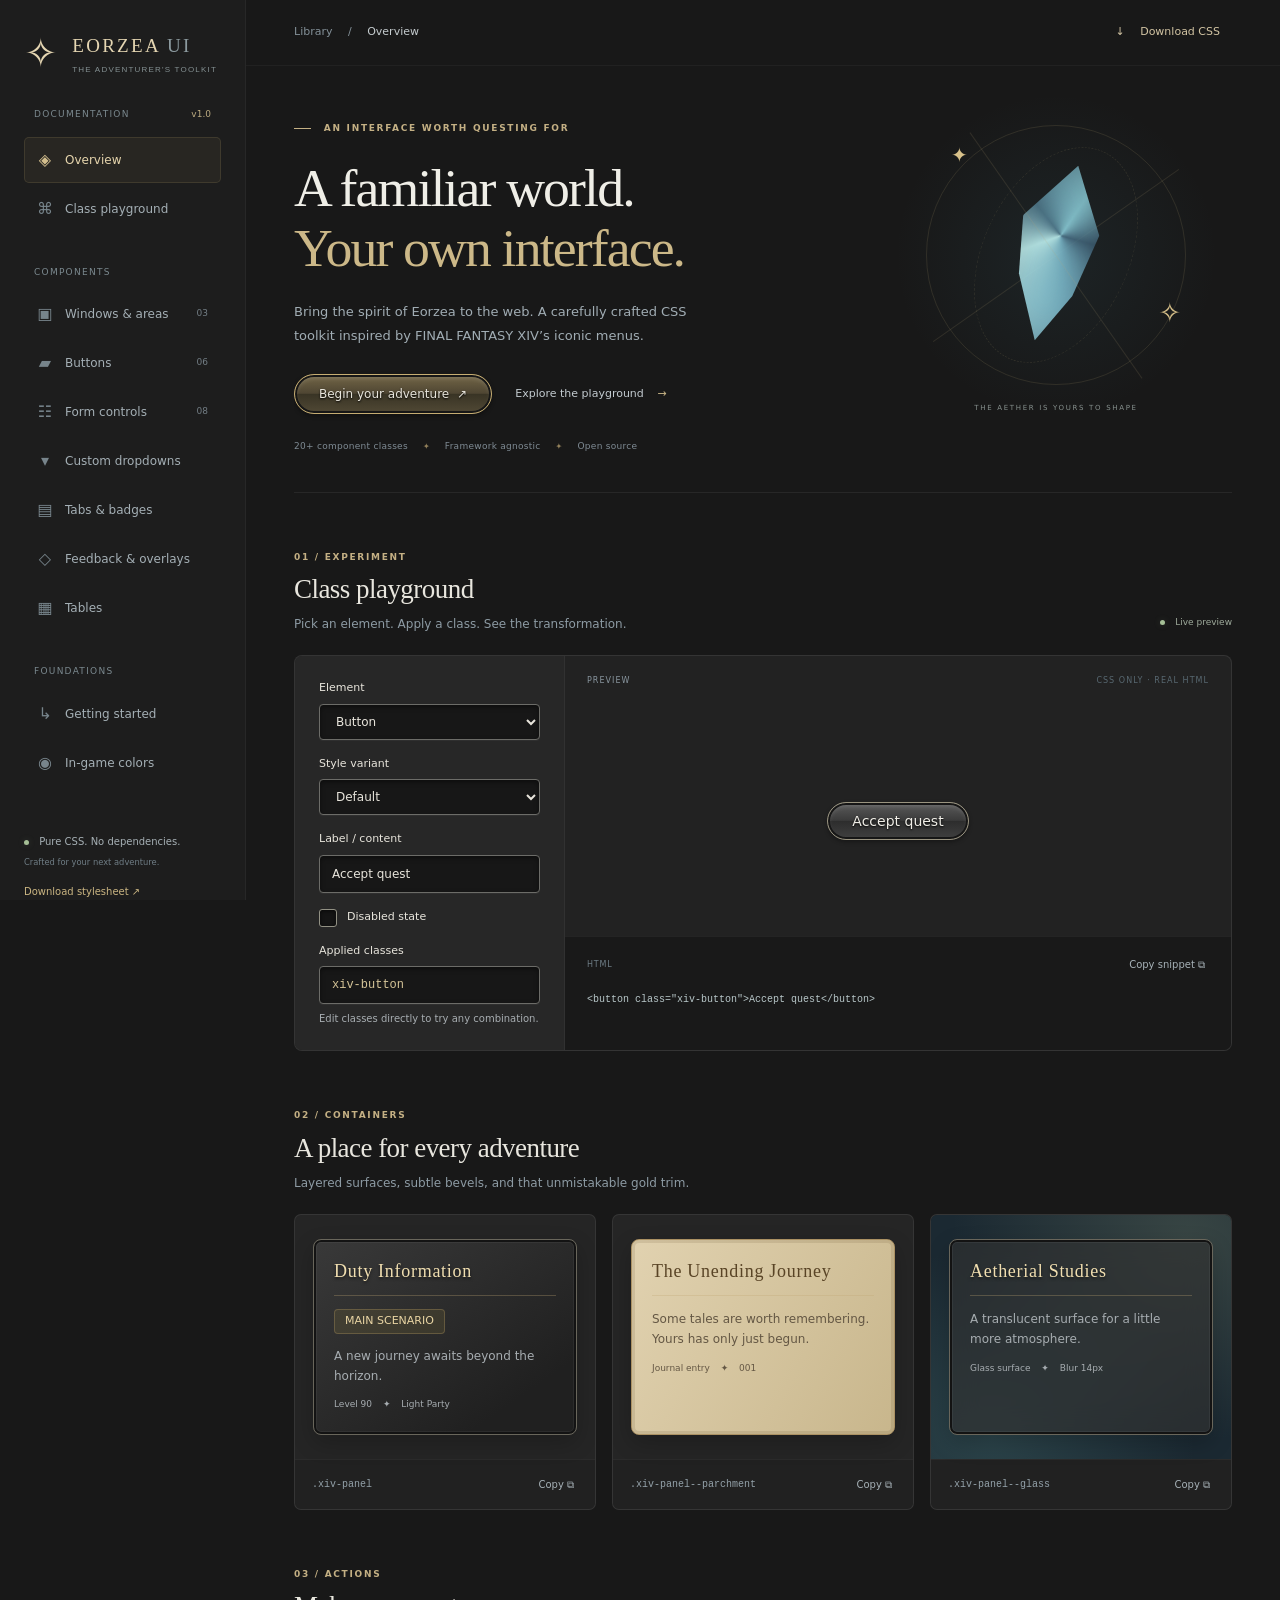
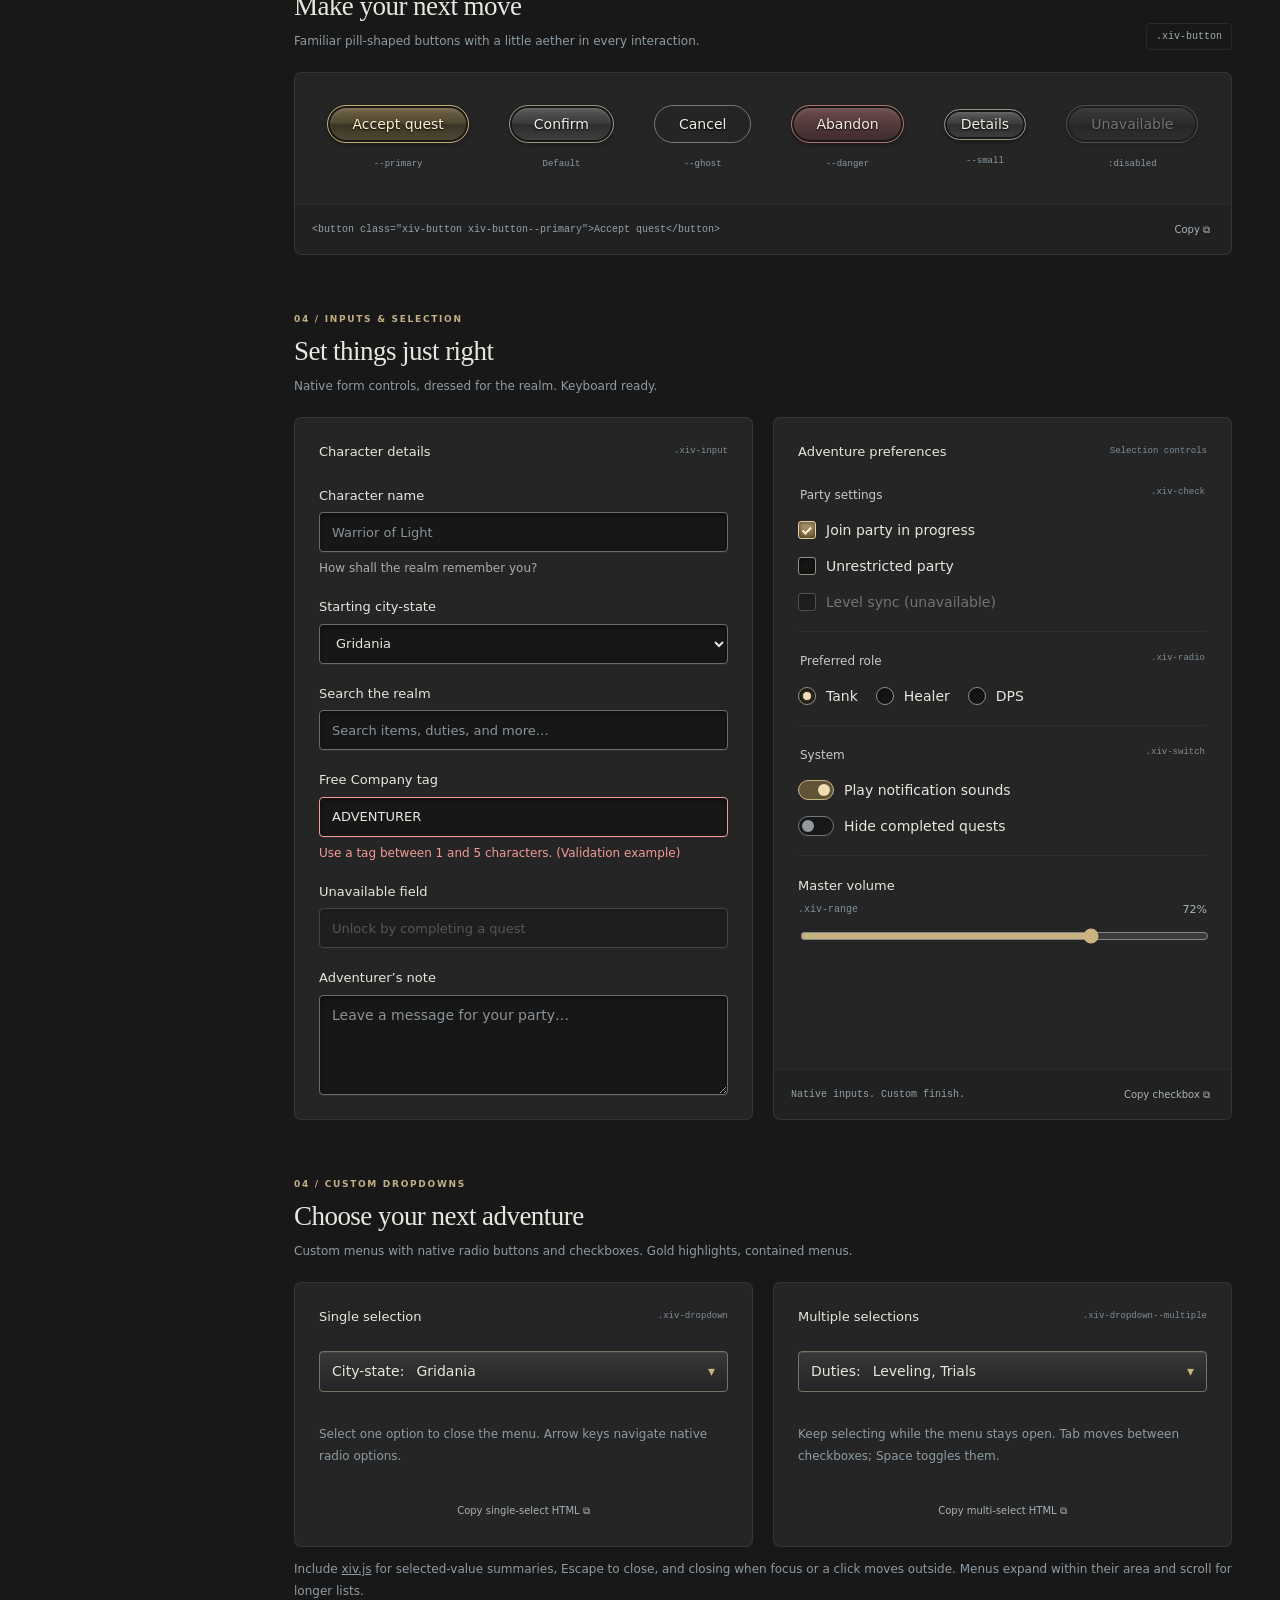
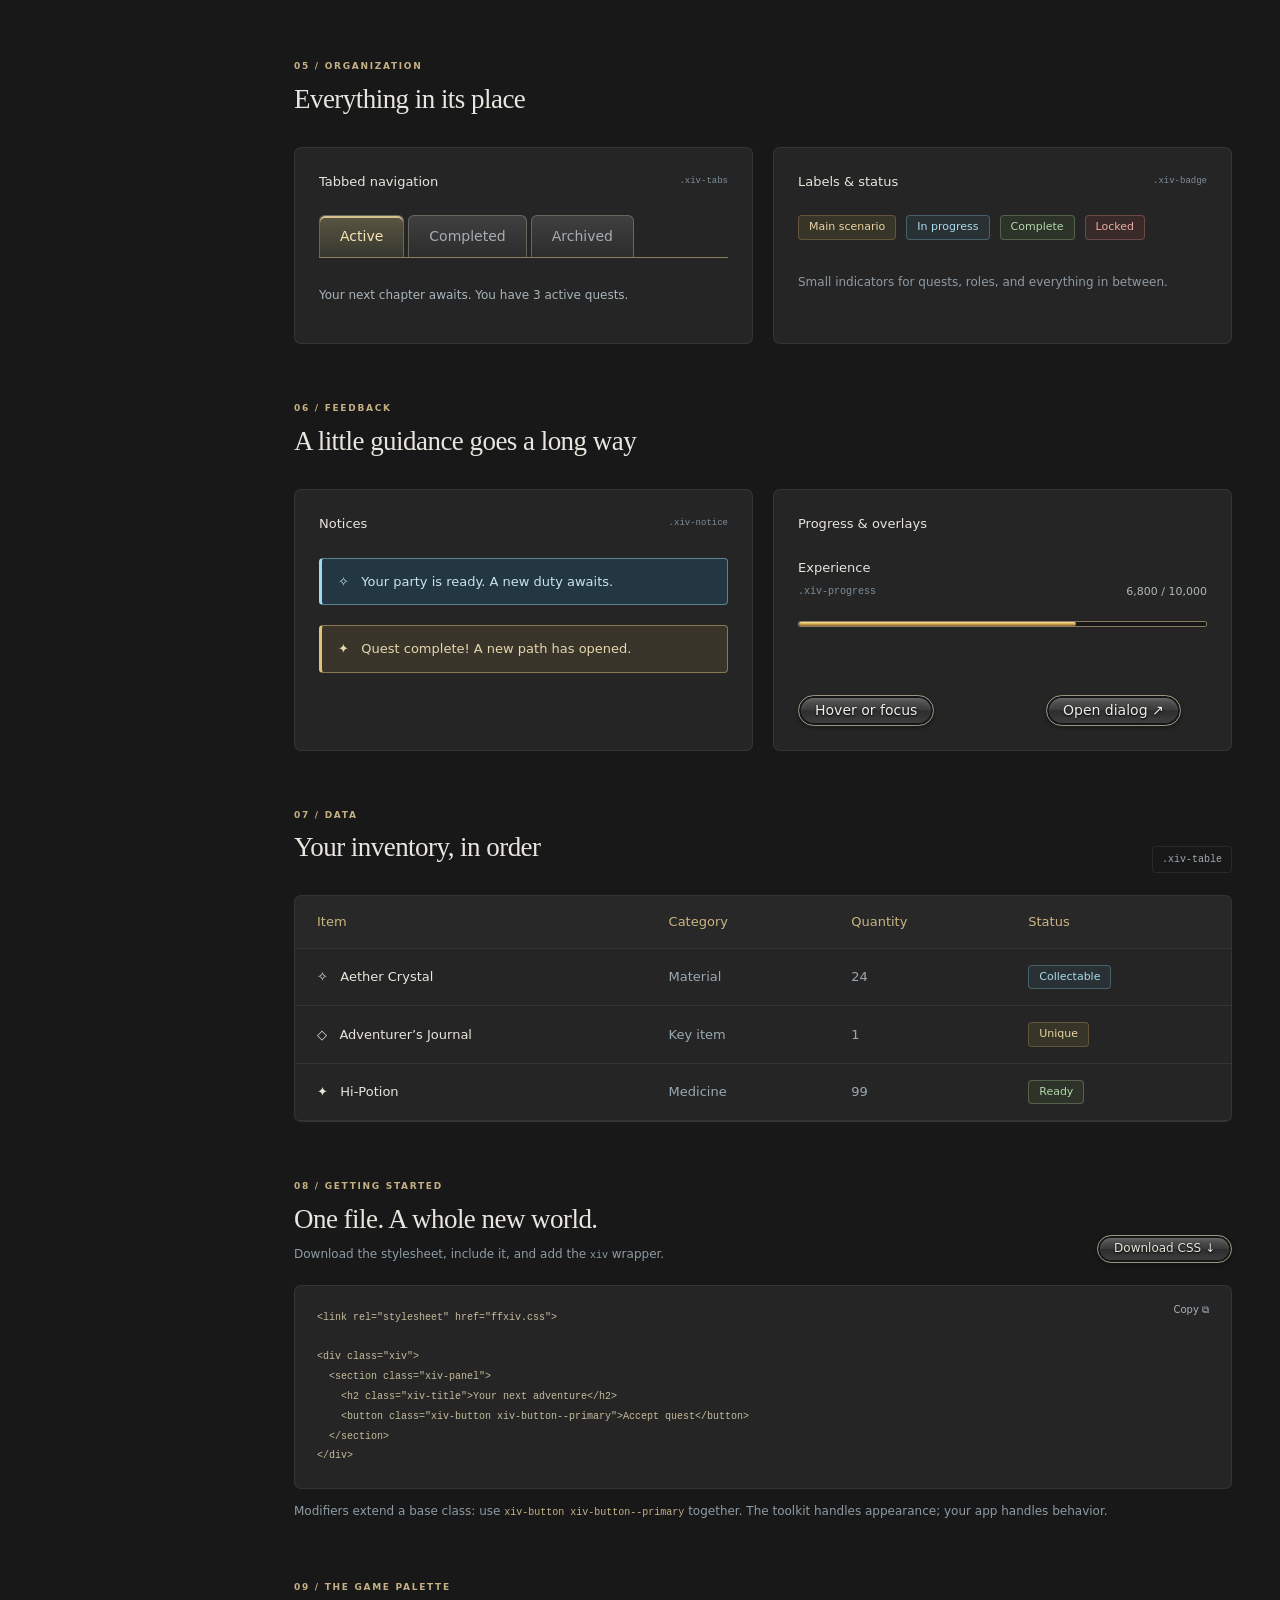
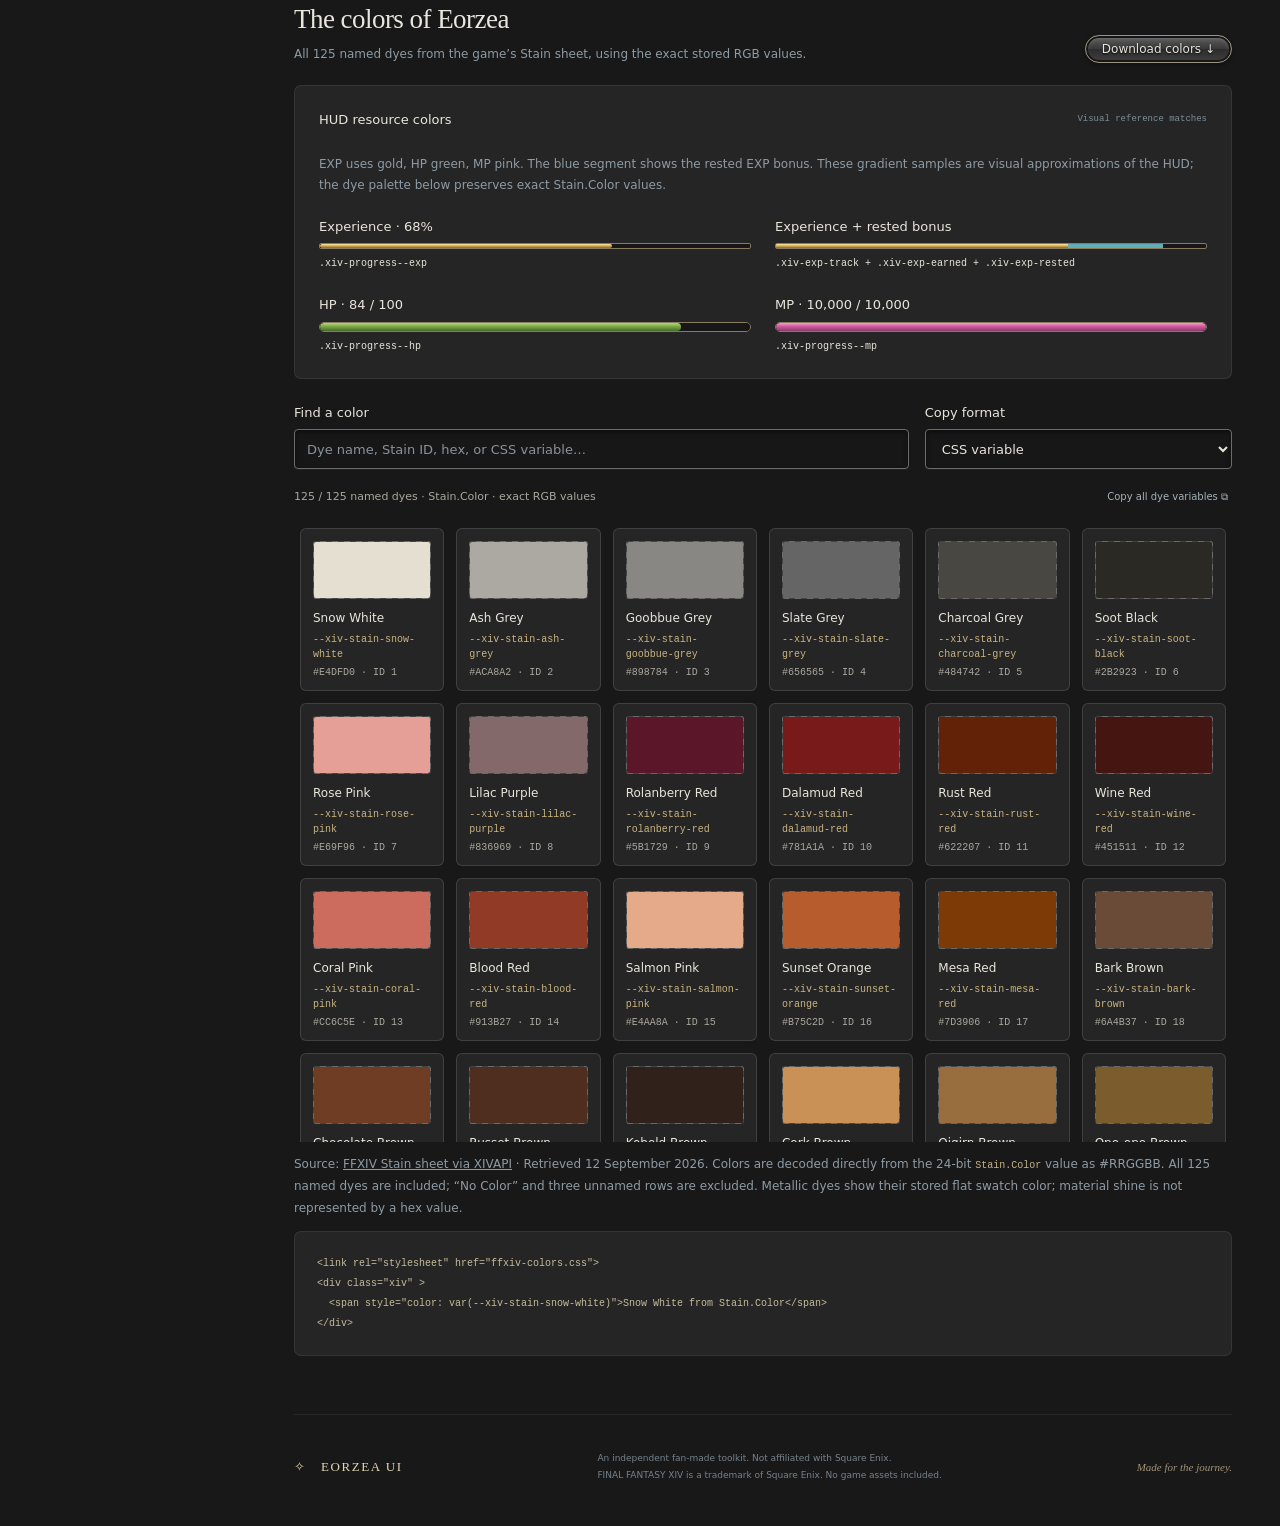
==== index.html @ 58f7f7fd "first commit" ====
<!doctype html>
<html lang="en">
<head><meta charset="UTF-8"><meta name="viewport" content="width=device-width, initial-scale=1"><meta name="description" content="Eorzea UI: a dependency-free, FFXIV-inspired CSS component toolkit and live class playground."><title>Eorzea UI — FFXIV-inspired CSS toolkit</title><link rel="stylesheet" href="ffxiv.css"><link rel="stylesheet" href="ffxiv-colors.css"><link rel="stylesheet" href="demo.css"><script src="stains.js" defer></script><script src="xiv.js" defer></script><script src="demo.js" defer></script></head>
<body class="xiv">
<aside class="sidebar"><a class="brand" href="#overview"><span class="brand-mark">✧</span><span>EORZEA <b>UI</b><small>THE ADVENTURER'S TOOLKIT</small></span></a><div class="nav-label">DOCUMENTATION <span>v1.0</span></div><nav aria-label="Component navigation"><a class="active" href="#overview"><span>◈</span> Overview</a><a href="#playground"><span>⌘</span> Class playground</a><div class="nav-label">COMPONENTS</div><a href="#panels"><span>▣</span> Windows & areas <small>03</small></a><a href="#buttons"><span>▰</span> Buttons <small>06</small></a><a href="#forms"><span>☷</span> Form controls <small>08</small></a><a href="#dropdowns"><span>▾</span> Custom dropdowns</a><a href="#navigation"><span>▤</span> Tabs & badges</a><a href="#feedback"><span>◇</span> Feedback & overlays</a><a href="#tables"><span>▦</span> Tables</a><div class="nav-label">FOUNDATIONS</div><a href="#installation"><span>↳</span> Getting started</a><a href="#tokens"><span>◉</span> In-game colors</a></nav><div class="sidebar-bottom"><span class="status-dot"></span> Pure CSS. No dependencies.<small>Crafted for your next adventure.</small><a href="ffxiv.css" download>Download stylesheet ↗</a></div></aside>
<main><header class="topbar"><div>Library <span>/</span> <strong>Overview</strong></div><a href="ffxiv.css" download>↓ <span>Download CSS</span></a></header>
<div class="page"><section id="overview" class="hero"><div class="eyebrow"><span></span> AN INTERFACE WORTH QUESTING FOR</div><h1>A familiar world.<br><em>Your own interface.</em></h1><p>Bring the spirit of Eorzea to the web. A carefully crafted CSS toolkit inspired by FINAL FANTASY XIV’s iconic menus.</p><div class="hero-actions"><a class="xiv-button xiv-button--primary" href="#installation">Begin your adventure <span>↗</span></a><a class="text-link" href="#playground">Explore the playground <span>→</span></a></div><div class="hero-meta"><span>20+ component classes</span><i>✦</i><span>Framework agnostic</span><i>✦</i><span>Open source</span></div><div class="hero-art" aria-hidden="true"><div class="orbit orbit-one"></div><div class="orbit orbit-two"></div><div class="crystal"></div><span class="star star-one">✦</span><span class="star star-two">✧</span><span class="art-caption">THE AETHER IS YOURS TO SHAPE</span></div></section>
<section id="playground"><div class="section-heading"><div><div class="eyebrow">01 / EXPERIMENT</div><h2>Class playground</h2><p>Pick an element. Apply a class. See the transformation.</p></div><span class="live"><span class="status-dot"></span> Live preview</span></div><div class="playground"><div class="play-controls"><label class="xiv-field">Element<select id="element" class="xiv-select"><option value="button">Button</option><option value="panel">Panel / area</option><option value="input">Text input</option><option value="badge">Badge</option><option value="notice">Notice</option><option value="checkbox">Checkbox</option></select></label><label class="xiv-field">Style variant<select id="variant" class="xiv-select"></select></label><label class="xiv-field">Label / content<input id="label" class="xiv-input" value="Accept quest" maxlength="120"></label><label class="xiv-check"><input type="checkbox" id="disabled"> Disabled state</label><label class="xiv-field">Applied classes<input id="classes" class="xiv-input class-input" spellcheck="false"><span class="xiv-help">Edit classes directly to try any combination.</span></label></div><div class="play-result"><div class="preview-caption">PREVIEW <span>CSS ONLY · REAL HTML</span></div><div id="preview" class="preview-stage"></div><div class="code-area"><div><span>HTML</span><button class="copy" id="copy-playground">Copy snippet ⧉</button></div><pre><code id="play-code"></code></pre></div></div></div></section>
<section id="panels"><div class="section-heading"><div><div class="eyebrow">02 / CONTAINERS</div><h2>A place for every adventure</h2><p>Layered surfaces, subtle bevels, and that unmistakable gold trim.</p></div></div><div class="three-grid"><article class="component-card"><div class="sample"><div class="xiv-panel"><h3 class="xiv-title">Duty Information</h3><span class="xiv-badge">MAIN SCENARIO</span><p>A new journey awaits beyond the horizon.</p><div class="mini-meta">Level 90 <span>✦</span> Light Party</div></div></div><div class="class-footer"><code>.xiv-panel</code><button class="copy" data-copy="panel">Copy ⧉</button></div></article><article class="component-card"><div class="sample"><div class="xiv-panel xiv-panel--parchment"><h3 class="xiv-title">The Unending Journey</h3><p>Some tales are worth remembering. Yours has only just begun.</p><div class="mini-meta">Journal entry <span>✦</span> 001</div></div></div><div class="class-footer"><code>.xiv-panel--parchment</code><button class="copy" data-copy="parchment">Copy ⧉</button></div></article><article class="component-card"><div class="sample glass-scene"><div class="xiv-panel xiv-panel--glass"><h3 class="xiv-title">Aetherial Studies</h3><p>A translucent surface for a little more atmosphere.</p><div class="mini-meta">Glass surface <span>✦</span> Blur 14px</div></div></div><div class="class-footer"><code>.xiv-panel--glass</code><button class="copy" data-copy="glass">Copy ⧉</button></div></article></div></section>
<section id="buttons"><div class="section-heading"><div><div class="eyebrow">03 / ACTIONS</div><h2>Make your next move</h2><p>Familiar pill-shaped buttons with a little aether in every interaction.</p></div><code class="base-class">.xiv-button</code></div><div class="component-card"><div class="button-gallery"><div><button class="xiv-button xiv-button--primary" data-toast="Quest accepted. Your adventure begins!">Accept quest</button><code>--primary</code></div><div><button class="xiv-button" data-toast="Settings saved.">Confirm</button><code>Default</code></div><div><button class="xiv-button xiv-button--ghost" data-toast="Action cancelled.">Cancel</button><code>--ghost</code></div><div><button class="xiv-button xiv-button--danger" id="abandon">Abandon</button><code>--danger</code></div><div><button class="xiv-button xiv-button--small" data-toast="Item details opened.">Details</button><code>--small</code></div><div><button class="xiv-button" disabled>Unavailable</button><code>:disabled</code></div></div><div class="class-footer"><code>&lt;button class="xiv-button xiv-button--primary"&gt;Accept quest&lt;/button&gt;</code><button class="copy" data-copy="button">Copy ⧉</button></div></div></section>
<section id="forms"><div class="section-heading"><div><div class="eyebrow">04 / INPUTS & SELECTION</div><h2>Set things just right</h2><p>Native form controls, dressed for the realm. Keyboard ready.</p></div></div><div class="two-grid"><article class="component-card form-card"><h3>Character details <code>.xiv-input</code></h3><label class="xiv-field">Character name<input class="xiv-input" placeholder="Warrior of Light"><span class="xiv-help">How shall the realm remember you?</span></label><label class="xiv-field">Starting city-state<select class="xiv-select"><option>Gridania</option><option>Limsa Lominsa</option><option>Ul’dah</option></select></label><label class="xiv-field">Search the realm<input class="xiv-input" type="search" placeholder="Search items, duties, and more…"></label><label class="xiv-field">Free Company tag<input class="xiv-input" value="ADVENTURER" aria-invalid="true" aria-describedby="tag-error"><span class="xiv-error" id="tag-error">Use a tag between 1 and 5 characters. (Validation example)</span></label><label class="xiv-field">Unavailable field<input class="xiv-input" disabled placeholder="Unlock by completing a quest"></label><label class="xiv-field">Adventurer’s note<textarea class="xiv-textarea" placeholder="Leave a message for your party…"></textarea></label></article><article class="component-card form-card"><h3>Adventure preferences <code>Selection controls</code></h3><fieldset><legend>Party settings <code>.xiv-check</code></legend><label class="xiv-check"><input type="checkbox" checked> Join party in progress</label><label class="xiv-check"><input type="checkbox"> Unrestricted party</label><label class="xiv-check"><input type="checkbox" disabled> Level sync (unavailable)</label></fieldset><fieldset><legend>Preferred role <code>.xiv-radio</code></legend><div class="row"><label class="xiv-radio"><input type="radio" name="role" checked> Tank</label><label class="xiv-radio"><input type="radio" name="role"> Healer</label><label class="xiv-radio"><input type="radio" name="role"> DPS</label></div></fieldset><fieldset><legend>System <code>.xiv-switch</code></legend><label class="xiv-switch"><input type="checkbox" role="switch" checked> Play notification sounds</label><label class="xiv-switch"><input type="checkbox" role="switch"> Hide completed quests</label></fieldset><label class="xiv-field">Master volume <span class="range-label"><code>.xiv-range</code><output id="volume-value" for="volume">72%</output></span><input type="range" class="xiv-range" id="volume" min="0" max="100" value="72"></label><div class="class-footer"><code>Native inputs. Custom finish.</code><button class="copy" data-copy="checkbox">Copy checkbox ⧉</button></div></article></div></section>
<section id="dropdowns"><div class="section-heading"><div><div class="eyebrow">04 / CUSTOM DROPDOWNS</div><h2>Choose your next adventure</h2><p>Custom menus with native radio buttons and checkboxes. Gold highlights, contained menus.</p></div></div><div class="two-grid">
<article class="component-card form-card"><h3>Single selection <code>.xiv-dropdown</code></h3><div id="single-example"><details class="xiv-dropdown" data-placeholder="Choose a city-state"><summary class="xiv-dropdown-trigger"><span>City-state:</span><span class="xiv-dropdown-value">Gridania</span></summary><fieldset class="xiv-dropdown-menu"><legend>Choose one city-state</legend><label class="xiv-radio xiv-dropdown-option"><input type="radio" name="city" value="gridania" checked> Gridania</label><label class="xiv-radio xiv-dropdown-option"><input type="radio" name="city" value="limsa"> Limsa Lominsa</label><label class="xiv-radio xiv-dropdown-option"><input type="radio" name="city" value="uldah"> Ul’dah</label><label class="xiv-radio xiv-dropdown-option"><input type="radio" name="city" value="ishgard" disabled> Ishgard (locked)</label></fieldset></details></div><p class="subtle">Select one option to close the menu. Arrow keys navigate native radio options.</p><button class="copy" data-dropdown-copy="single-example">Copy single-select HTML ⧉</button></article>
<article class="component-card form-card"><h3>Multiple selections <code>.xiv-dropdown--multiple</code></h3><div id="multi-example"><details class="xiv-dropdown xiv-dropdown--multiple" data-placeholder="Choose duties"><summary class="xiv-dropdown-trigger"><span>Duties:</span><span class="xiv-dropdown-value">Leveling, Trials</span></summary><fieldset class="xiv-dropdown-menu"><legend>Select any number of duties</legend><label class="xiv-check xiv-dropdown-option"><input type="checkbox" name="duties" value="leveling" checked> Leveling</label><label class="xiv-check xiv-dropdown-option"><input type="checkbox" name="duties" value="trials" checked> Trials</label><label class="xiv-check xiv-dropdown-option"><input type="checkbox" name="duties" value="alliance"> Alliance Raids</label><label class="xiv-check xiv-dropdown-option"><input type="checkbox" name="duties" value="normal"> Normal Raids</label><label class="xiv-check xiv-dropdown-option"><input type="checkbox" name="duties" value="expert" disabled> Expert (locked)</label></fieldset></details></div><p class="subtle">Keep selecting while the menu stays open. Tab moves between checkboxes; Space toggles them.</p><button class="copy" data-dropdown-copy="multi-example">Copy multi-select HTML ⧉</button></article></div><p class="subtle">Include <a href="xiv.js" download>xiv.js</a> for selected-value summaries, Escape to close, and closing when focus or a click moves outside. Menus expand within their area and scroll for longer lists.</p></section>
<section id="navigation"><div class="section-heading"><div><div class="eyebrow">05 / ORGANIZATION</div><h2>Everything in its place</h2></div></div><div class="two-grid"><article class="component-card form-card"><h3>Tabbed navigation <code>.xiv-tabs</code></h3><div class="xiv-tabs" role="tablist" aria-label="Journal"><button class="xiv-tab" role="tab" id="tab-active" aria-controls="tab-content" aria-selected="true">Active</button><button class="xiv-tab" role="tab" id="tab-completed" aria-controls="tab-content" aria-selected="false" tabindex="-1">Completed</button><button class="xiv-tab" role="tab" id="tab-archived" aria-controls="tab-content" aria-selected="false" tabindex="-1">Archived</button></div><div id="tab-content" role="tabpanel" aria-labelledby="tab-active" tabindex="0">Your next chapter awaits. You have 3 active quests.</div></article><article class="component-card form-card"><h3>Labels & status <code>.xiv-badge</code></h3><div class="row badge-row"><span class="xiv-badge">Main scenario</span><span class="xiv-badge xiv-badge--blue">In progress</span><span class="xiv-badge xiv-badge--green">Complete</span><span class="xiv-badge xiv-badge--red">Locked</span></div><p class="subtle">Small indicators for quests, roles, and everything in between.</p></article></div></section>
<section id="feedback"><div class="section-heading"><div><div class="eyebrow">06 / FEEDBACK</div><h2>A little guidance goes a long way</h2></div></div><div class="two-grid"><article class="component-card form-card"><h3>Notices <code>.xiv-notice</code></h3><div class="xiv-notice">✧ &nbsp; Your party is ready. A new duty awaits.</div><div class="xiv-notice xiv-notice--quest">✦ &nbsp; Quest complete! A new path has opened.</div></article><article class="component-card form-card"><h3>Progress & overlays</h3><label class="xiv-field" for="exp">Experience <span class="range-label"><code>.xiv-progress</code><span>6,800 / 10,000</span></span></label><progress class="xiv-progress xiv-progress--exp" id="exp" value="6800" max="10000">68%</progress><div class="row"><span class="xiv-tooltip"><button class="xiv-button xiv-button--small" aria-describedby="tooltip">Hover or focus</button><span role="tooltip" id="tooltip" class="xiv-tooltip-content">A little wisdom for your journey.</span></span><button class="xiv-button xiv-button--small" id="open-dialog">Open dialog ↗</button></div></article></div></section>
<section id="tables"><div class="section-heading"><div><div class="eyebrow">07 / DATA</div><h2>Your inventory, in order</h2></div><code class="base-class">.xiv-table</code></div><div class="component-card table-scroll"><table class="xiv-table"><caption class="sr-only">Example adventurer inventory</caption><thead><tr><th scope="col">Item</th><th scope="col">Category</th><th scope="col">Quantity</th><th scope="col">Status</th></tr></thead><tbody><tr><td>✧ &nbsp; Aether Crystal</td><td>Material</td><td>24</td><td><span class="xiv-badge xiv-badge--blue">Collectable</span></td></tr><tr><td>◇ &nbsp; Adventurer’s Journal</td><td>Key item</td><td>1</td><td><span class="xiv-badge">Unique</span></td></tr><tr><td>✦ &nbsp; Hi-Potion</td><td>Medicine</td><td>99</td><td><span class="xiv-badge xiv-badge--green">Ready</span></td></tr></tbody></table></div></section>
<section id="installation"><div class="section-heading"><div><div class="eyebrow">08 / GETTING STARTED</div><h2>One file. A whole new world.</h2><p>Download the stylesheet, include it, and add the <code>xiv</code> wrapper.</p></div><a class="xiv-button xiv-button--small" href="ffxiv.css" download>Download CSS ↓</a></div><div class="component-card install-code"><button class="copy" data-copy="install">Copy ⧉</button><pre><code>&lt;link rel="stylesheet" href="ffxiv.css"&gt;

&lt;div class="xiv"&gt;
  &lt;section class="xiv-panel"&gt;
    &lt;h2 class="xiv-title"&gt;Your next adventure&lt;/h2&gt;
    &lt;button class="xiv-button xiv-button--primary"&gt;Accept quest&lt;/button&gt;
  &lt;/section&gt;
&lt;/div&gt;</code></pre></div><p class="subtle">Modifiers extend a base class: use <code>xiv-button xiv-button--primary</code> together. The toolkit handles appearance; your app handles behavior.</p></section>
<section id="tokens"><div class="section-heading"><div><div class="eyebrow">09 / THE GAME PALETTE</div><h2>The colors of Eorzea</h2><p>All 125 named dyes from the game’s Stain sheet, using the exact stored RGB values.</p></div><a class="xiv-button xiv-button--small" href="ffxiv-colors.css" download>Download colors ↓</a></div>
<div class="component-card form-card resource-demo"><h3>HUD resource colors <code>Visual reference matches</code></h3><p class="subtle">EXP uses gold, HP green, MP pink. The blue segment shows the rested EXP bonus. These gradient samples are visual approximations of the HUD; the dye palette below preserves exact Stain.Color values.</p><div class="two-grid"><label class="xiv-field">Experience · 68%<progress class="xiv-progress xiv-progress--exp" value="68" max="100">68%</progress><code>.xiv-progress--exp</code></label><div class="xiv-field"><span id="rested-label">Experience + rested bonus</span><div class="xiv-exp-track" role="img" aria-labelledby="rested-label" aria-label="68 percent experience, 22 percent rested bonus"><span class="xiv-exp-rested" style="width:90%"></span><span class="xiv-exp-earned" style="width:68%"></span></div><code>.xiv-exp-track + .xiv-exp-earned + .xiv-exp-rested</code></div><label class="xiv-field">HP · 84 / 100<progress class="xiv-progress xiv-progress--hp" value="84" max="100">84%</progress><code>.xiv-progress--hp</code></label><label class="xiv-field">MP · 10,000 / 10,000<progress class="xiv-progress xiv-progress--mp" value="10000" max="10000">100%</progress><code>.xiv-progress--mp</code></label></div></div>
<div class="palette-toolbar"><label class="xiv-field">Find a color<input type="search" id="palette-search" class="xiv-input" placeholder="Dye name, Stain ID, hex, or CSS variable…"></label><label class="xiv-field">Copy format<select id="palette-format" class="xiv-select"><option value="variable">CSS variable</option><option value="hex">Hex RGB</option><option value="declaration">CSS declaration</option></select></label></div>
<div class="palette-summary"><span id="palette-count" role="status"></span><button class="copy" id="copy-palette">Copy all dye variables ⧉</button></div><div id="palette-grid" class="palette-grid"></div><noscript><p>Enable JavaScript to search the palette, or download <a href="ffxiv-colors.css">all color variables</a>.</p></noscript>
<p class="subtle">Source: <a href="https://v2.xivapi.com/api/sheet/Stain?limit=500&amp;fields=Name,Color">FFXIV Stain sheet via XIVAPI</a> · Retrieved 12 September 2026. Colors are decoded directly from the 24-bit <code>Stain.Color</code> value as #RRGGBB. All 125 named dyes are included; “No Color” and three unnamed rows are excluded. Metallic dyes show their stored flat swatch color; material shine is not represented by a hex value.</p>
<div class="component-card install-code"><pre><code>&lt;link rel="stylesheet" href="ffxiv-colors.css"&gt;
&lt;div class="xiv" &gt;
  &lt;span style="color: var(--xiv-stain-snow-white)"&gt;Snow White from Stain.Color&lt;/span&gt;
&lt;/div&gt;</code></pre></div></section>
<footer><a class="brand" href="#overview">✧ &nbsp; EORZEA UI</a><p>An independent fan-made toolkit. Not affiliated with Square Enix.<br>FINAL FANTASY XIV is a trademark of Square Enix. No game assets included.</p><span>Made for the journey.</span></footer></div></main>
<dialog id="dialog" class="xiv-panel xiv-dialog"><h2 class="xiv-title" id="dialog-title">Abandon this quest?</h2><p>You can always return to begin another adventure. This is a demo; no data will be removed.</p><form method="dialog" class="row"><button class="xiv-button" value="cancel" autofocus>Keep quest</button><button class="xiv-button xiv-button--danger" value="confirm">Abandon quest</button></form></dialog><div id="toast" class="xiv-notice" role="status" aria-live="polite"></div>
</body></html>
---- ffxiv.css ----
/* Eorzea UI — an independent, FFXIV-inspired CSS toolkit. MIT licensed. */
@layer xiv {
  :root {
    --xiv-bg: #181818;
    --xiv-surface: #292929;
    --xiv-surface-deep: #202020;
    --xiv-text: #e8e5dc;
    --xiv-muted: #a7adb1;
    --xiv-gold: #cab582;
    --xiv-gold-bright: #f0deb0;
    --xiv-blue: #9ed9ed;
    --xiv-focus: #c8b783;
    --xiv-danger: #f39b95;
    --xiv-border: #69665b;
    --xiv-radius: 8px;
    --xiv-font: 'Segoe UI', system-ui, sans-serif;
    --xiv-exp: #d6ad59;
    --xiv-exp-highlight: #ffea9c;
    --xiv-exp-shadow: #8b622b;
    --xiv-rested: #5faeb9;
    --xiv-hp: #78a843;
    --xiv-hp-highlight: #b5d77c;
    --xiv-hp-shadow: #48682b;
    --xiv-mp: #cf579b;
    --xiv-mp-highlight: #f59dcc;
    --xiv-mp-shadow: #873c6a;
  }
  .xiv { color: var(--xiv-text); font-family: var(--xiv-font); font-size: 14px; line-height: 1.5; }
  .xiv *, .xiv *::before, .xiv *::after { box-sizing: border-box; }
  .xiv-panel {
    color: var(--xiv-text); background: linear-gradient(145deg, #393939, var(--xiv-surface-deep) 80%);
    border: 1px solid var(--xiv-border); border-radius: var(--xiv-radius); padding: 22px;
    box-shadow: inset 0 0 0 2px #131313, inset 0 0 0 3px #ffffff0c, 0 8px 22px #0003;
  }
  .xiv-panel--parchment { --xiv-text: #352e25; --xiv-muted: #645744; --xiv-border: #ab9163; background: linear-gradient(120deg, #e1d2b0, #c8b68c); box-shadow: inset 0 0 0 3px #64502b25, 0 8px 22px #0003; }
  .xiv-panel--glass { background: #303030a6; backdrop-filter: blur(14px); }
  .xiv-title { font: 400 22px/1.3 Georgia, serif; letter-spacing: .04em; color: var(--xiv-gold-bright); margin: 0 0 18px; padding-bottom: 12px; border-bottom: 1px solid #bfa67350; text-shadow: 0 2px 3px #0008; }
  .xiv-panel--parchment .xiv-title { color: #594426; text-shadow: none; }
  .xiv-button {
    display: inline-flex; align-items: center; justify-content: center; gap: 8px; min-height: 38px; padding: 7px 24px;
    border: 1px solid #9a9480; border-radius: 24px; background: linear-gradient(#5b5b5b, #3b3b3b 48%, #2d2d2d 51%, #404040);
    box-shadow: inset 0 0 0 2px #161616, inset 0 3px 5px #ffffff28, 0 2px 4px #0005;
    color: #f0eee7; font: 500 13px/1.4 var(--xiv-font); text-decoration: none; text-shadow: 0 1px 2px #000; cursor: pointer; transition: border-color .15s, box-shadow .15s, filter .15s;
  }
  .xiv-button:hover:not(:disabled):not([aria-disabled='true']) { border-color: var(--xiv-gold-bright); filter: brightness(1.17); box-shadow: inset 0 0 0 2px #161616, inset 0 0 12px #c8b78335; }
  .xiv-button:active:not(:disabled):not([aria-disabled='true']) { box-shadow: inset 0 0 0 2px #161616, inset 0 3px 6px #0008; }
  .xiv-button--primary { border-color: #c6ad72; background: linear-gradient(#746747, #4f4633 48%, #393425 51%, #514935); color: #fff1ce; }
  .xiv-button--danger { border-color: #ac7772; background: linear-gradient(#704c4c, #3c292c); }
  .xiv-button--ghost { background: transparent; border-color: #727878; box-shadow: none; }
  .xiv-button--small { min-height: 28px; padding: 4px 16px; font-size: 12px; }
  .xiv-button:disabled, .xiv-button[aria-disabled='true'] { opacity: .38; cursor: not-allowed; filter: none; transform: none; }
  .xiv :focus-visible { outline: 2px solid var(--xiv-focus); outline-offset: -3px; }
  .xiv-button, .xiv-badge, .xiv-check, .xiv-radio, .xiv-switch { max-width: 100%; min-width: 0; overflow-wrap: anywhere; }
  .xiv-field, .xiv-input, .xiv-select, .xiv-textarea { min-width: 0; }
  .xiv-field { display: grid; gap: 7px; color: var(--xiv-text); font: 13px/1.5 var(--xiv-font); }
  .xiv-input, .xiv-select, .xiv-textarea {
    width: 100%; min-height: 40px; padding: 9px 12px; color: var(--xiv-text); background: #171717; border: 1px solid #6c6c68;
    border-radius: 4px; box-shadow: inset 0 2px 5px #0007, 0 1px 0 #ffffff0a; font: 14px/1.5 var(--xiv-font); color-scheme: dark;
  }
  .xiv-input::placeholder, .xiv-textarea::placeholder { color: #899399; }
  .xiv-input:focus, .xiv-select:focus, .xiv-textarea:focus { border-color: var(--xiv-focus); }
  .xiv-dropdown { width: 100%; min-width: 0; color: var(--xiv-text); font: 14px/1.5 var(--xiv-font); }
  .xiv-dropdown-trigger { list-style: none; display: flex; align-items: center; gap: 12px; min-height: 40px; padding: 9px 12px; cursor: pointer; border: 1px solid #777366; border-radius: 4px; background: linear-gradient(#383838, #242424); box-shadow: inset 0 1px #ffffff12; }
  .xiv-dropdown-trigger::-webkit-details-marker { display: none; }
  .xiv-dropdown-trigger::after { content: '▾'; margin-left: auto; color: var(--xiv-gold); flex-shrink: 0; }
  .xiv-dropdown[open] > .xiv-dropdown-trigger::after { content: '▴'; }
  .xiv-dropdown-trigger:hover, .xiv-dropdown[open] > .xiv-dropdown-trigger { border-color: var(--xiv-focus); background: linear-gradient(#413e34, #2b2924); }
  .xiv-dropdown-value { min-width: 0; overflow-wrap: anywhere; }
  .xiv-dropdown-menu { margin: 6px 0 0; padding: 6px; min-width: 0; max-height: 240px; overflow-y: auto; border: 1px solid #8c8062; border-radius: 4px; background: #202020; scrollbar-width: thin; scrollbar-color: #978667 #202020; }
  .xiv-dropdown-option { display: flex; width: 100%; padding: 9px 10px; border: 1px solid transparent; border-radius: 3px; overflow-wrap: anywhere; }
  .xiv-dropdown-option:hover:not(:has(input:disabled)), .xiv-dropdown-option:focus-within { background: #cab58218; border-color: #cab58255; }
  .xiv-dropdown-option:has(input:checked) { color: #eee1c5; background: #cab58224; }
  .xiv-dropdown-menu legend { padding: 6px 10px; color: var(--xiv-muted); font-size: 12px; }
  .xiv-input:disabled { opacity: .45; cursor: not-allowed; }
  .xiv-input[aria-invalid='true'] { border-color: var(--xiv-danger); }
  .xiv-textarea { min-height: 100px; resize: vertical; }
  .xiv-help { color: var(--xiv-muted); font-size: 12px; }
  .xiv-error { color: var(--xiv-danger); font-size: 12px; }
  .xiv-check, .xiv-radio, .xiv-switch { display: inline-flex; align-items: center; gap: 10px; cursor: pointer; font: 14px/1.5 var(--xiv-font); }
  .xiv-check input, .xiv-radio input { appearance: none; flex-shrink: 0; display: grid; place-content: center; width: 18px; height: 18px; margin: 0; border: 1px solid #929184; border-radius: 3px; background: #151515; box-shadow: inset 0 1px 4px #0009; cursor: inherit; }
  .xiv-check input:checked { background: linear-gradient(#bfa977, #6e5c38); border-color: #e4d09d; }
  .xiv-check input:checked::after { content: ''; width: 9px; height: 5px; border: solid #fff3d2; border-width: 0 0 2px 2px; transform: rotate(-45deg) translateY(-1px); }
  .xiv-radio input { border-radius: 50%; }
  .xiv-radio input:checked::after { content: ''; width: 8px; height: 8px; border-radius: 50%; background: var(--xiv-gold-bright); box-shadow: 0 0 7px #e4d09d80; }
  .xiv-switch input { appearance: none; width: 36px; height: 20px; margin: 0; border: 1px solid #737c7e; border-radius: 20px; background: #181818; padding: 3px; cursor: inherit; }
  .xiv-switch input::after { content: ''; display: block; width: 12px; height: 12px; background: #929a9d; border-radius: 50%; transition: transform .15s; }
  .xiv-switch input:checked { background: #5f5437; border-color: #c9b483; }
  .xiv-switch input:checked::after { background: #f0deb0; transform: translateX(16px); }
  :is(.xiv-check, .xiv-radio, .xiv-switch):has(input:disabled) { opacity: .4; cursor: not-allowed; }
  .xiv-range { width: 100%; accent-color: var(--xiv-gold); cursor: pointer; }
  .xiv-tabs { display: flex; gap: 4px; border-bottom: 1px solid #8c8062; }
  .xiv-tab { padding: 10px 20px; border: 1px solid #66685e; border-bottom: 0; border-radius: 6px 6px 0 0; background: linear-gradient(#404040, #2c2c2c); color: var(--xiv-muted); font: 13px var(--xiv-font); cursor: pointer; }
  .xiv-tab[aria-selected='true'] { color: #f6e5b6; background: linear-gradient(#5b5542, #36382f); box-shadow: inset 0 2px #d5c28e; }
  .xiv-badge { display: inline-flex; align-items: center; gap: 6px; padding: 3px 10px; border: 1px solid #a18b5866; border-radius: 4px; color: #e9d5a4; background: #b89c4420; font: 11px/1.5 var(--xiv-font); }
  .xiv-badge--blue { color: #a9dbed; background: #477f9925; border-color: #72a8ba66; }
  .xiv-badge--green { color: #b2d7aa; background: #648d4625; border-color: #8ca97966; }
  .xiv-badge--red { color: #ecaba5; background: #a34f4925; border-color: #b6757066; }
  .xiv-notice { padding: 13px 16px; background: #223741; border: 1px solid #5d8290; border-left: 3px solid #9ed9ed; border-radius: 4px; color: #c9e4ed; font-size: 13px; }
  .xiv-notice--quest { background: #39352a; border-color: #8a7950; border-left-color: #e0c27b; color: #e6d7af; }
  .xiv-progress { --xiv-bar: var(--xiv-exp); --xiv-bar-light: var(--xiv-exp-highlight); --xiv-bar-dark: var(--xiv-exp-shadow); display: block; width: 100%; height: 10px; overflow: hidden; border: 1px solid #877b60; border-radius: 10px; background: #171717; appearance: none; }
  .xiv-progress::-webkit-progress-bar { background: #171717; }
  .xiv-progress::-webkit-progress-value { background: linear-gradient(var(--xiv-bar-light), var(--xiv-bar) 45%, var(--xiv-bar-dark)); border-radius: 8px; }
  .xiv-progress::-moz-progress-bar { background: linear-gradient(var(--xiv-bar-light), var(--xiv-bar) 45%, var(--xiv-bar-dark)); border-radius: 8px; }
  .xiv-progress--exp { --xiv-bar: var(--xiv-exp); --xiv-bar-light: var(--xiv-exp-highlight); --xiv-bar-dark: var(--xiv-exp-shadow); height: 6px; border-radius: 2px; }
  .xiv-progress--hp { --xiv-bar: var(--xiv-hp); --xiv-bar-light: var(--xiv-hp-highlight); --xiv-bar-dark: var(--xiv-hp-shadow); }
  .xiv-progress--mp { --xiv-bar: var(--xiv-mp); --xiv-bar-light: var(--xiv-mp-highlight); --xiv-bar-dark: var(--xiv-mp-shadow); }
  .xiv-exp-track { position: relative; height: 6px; background: #171717; border: 1px solid #877b60; border-radius: 2px; overflow: hidden; }
  .xiv-exp-earned, .xiv-exp-rested { position: absolute; inset: 0 auto 0 0; max-width: 100%; }
  .xiv-exp-rested { background: var(--xiv-rested); }
  .xiv-exp-earned { background: linear-gradient(var(--xiv-exp-highlight), var(--xiv-exp), var(--xiv-exp-shadow)); }
  /* Reserve the hint's space so it cannot escape its area or shift neighbors on hover. */
  .xiv-tooltip { display: inline-grid; grid-template-columns: minmax(0, 1fr); gap: 10px; width: 230px; max-width: 100%; min-width: 0; align-items: start; }
  .xiv-tooltip > :not(.xiv-tooltip-content) { grid-row: 2; justify-self: start; }
  .xiv-tooltip-content { grid-row: 1; grid-column: 1; min-width: 0; overflow-wrap: anywhere; padding: 9px 12px; background: #1b1b1b; color: #e9e3d3; border: 1px solid #b3a071; border-radius: 4px; font-size: 12px; box-shadow: inset 0 1px 0 #ffffff10; opacity: 0; visibility: hidden; pointer-events: none; }
  .xiv-tooltip:hover .xiv-tooltip-content, .xiv-tooltip:focus-within .xiv-tooltip-content { opacity: 1; visibility: visible; }
  .xiv-table { width: 100%; border-collapse: collapse; text-align: left; font-size: 13px; }
  .xiv-table th { color: var(--xiv-gold); font-weight: 500; background: #ffffff04; }
  .xiv-table th, .xiv-table td { padding: 12px; border-bottom: 1px solid #ffffff12; }
  .xiv-table tbody tr:hover { background: #d4bd7e0b; }
  .xiv-dialog { width: min(440px, calc(100% - 32px)); color: var(--xiv-text); }
  .xiv-dialog::backdrop { background: #050b12bc; backdrop-filter: blur(4px); }
  @media (prefers-reduced-motion: reduce) { .xiv *, .xiv *::after { transition: none !important; } }
  @media (forced-colors: active) { .xiv-check input, .xiv-radio input, .xiv-switch input { appearance: auto; } }
}
---- ffxiv-colors.css ----
/* FFXIV Stain.Color via XIVAPI; 24-bit RGB. Snapshot f5af21155b99a524.
   No Color and unnamed rows excluded. Metallic dyes use their stored flat swatch. */
@layer xiv-palette {
  :root {
    --xiv-stain-snow-white: #e4dfd0;
    --xiv-stain-1: #e4dfd0;
    --xiv-stain-ash-grey: #aca8a2;
    --xiv-stain-2: #aca8a2;
    --xiv-stain-goobbue-grey: #898784;
    --xiv-stain-3: #898784;
    --xiv-stain-slate-grey: #656565;
    --xiv-stain-4: #656565;
    --xiv-stain-charcoal-grey: #484742;
    --xiv-stain-5: #484742;
    --xiv-stain-soot-black: #2b2923;
    --xiv-stain-6: #2b2923;
    --xiv-stain-rose-pink: #e69f96;
    --xiv-stain-7: #e69f96;
    --xiv-stain-lilac-purple: #836969;
    --xiv-stain-8: #836969;
    --xiv-stain-rolanberry-red: #5b1729;
    --xiv-stain-9: #5b1729;
    --xiv-stain-dalamud-red: #781a1a;
    --xiv-stain-10: #781a1a;
    --xiv-stain-rust-red: #622207;
    --xiv-stain-11: #622207;
    --xiv-stain-wine-red: #451511;
    --xiv-stain-12: #451511;
    --xiv-stain-coral-pink: #cc6c5e;
    --xiv-stain-13: #cc6c5e;
    --xiv-stain-blood-red: #913b27;
    --xiv-stain-14: #913b27;
    --xiv-stain-salmon-pink: #e4aa8a;
    --xiv-stain-15: #e4aa8a;
    --xiv-stain-sunset-orange: #b75c2d;
    --xiv-stain-16: #b75c2d;
    --xiv-stain-mesa-red: #7d3906;
    --xiv-stain-17: #7d3906;
    --xiv-stain-bark-brown: #6a4b37;
    --xiv-stain-18: #6a4b37;
    --xiv-stain-chocolate-brown: #6e3d24;
    --xiv-stain-19: #6e3d24;
    --xiv-stain-russet-brown: #4f2d1f;
    --xiv-stain-20: #4f2d1f;
    --xiv-stain-kobold-brown: #30211b;
    --xiv-stain-21: #30211b;
    --xiv-stain-cork-brown: #c99156;
    --xiv-stain-22: #c99156;
    --xiv-stain-qiqirn-brown: #996e3f;
    --xiv-stain-23: #996e3f;
    --xiv-stain-opo-opo-brown: #7b5c2d;
    --xiv-stain-24: #7b5c2d;
    --xiv-stain-aldgoat-brown: #a2875c;
    --xiv-stain-25: #a2875c;
    --xiv-stain-pumpkin-orange: #c57424;
    --xiv-stain-26: #c57424;
    --xiv-stain-acorn-brown: #8e581b;
    --xiv-stain-27: #8e581b;
    --xiv-stain-orchard-brown: #644216;
    --xiv-stain-28: #644216;
    --xiv-stain-chestnut-brown: #3d290d;
    --xiv-stain-29: #3d290d;
    --xiv-stain-gobbiebag-brown: #b9a489;
    --xiv-stain-30: #b9a489;
    --xiv-stain-shale-brown: #92816c;
    --xiv-stain-31: #92816c;
    --xiv-stain-mole-brown: #615245;
    --xiv-stain-32: #615245;
    --xiv-stain-loam-brown: #3f3329;
    --xiv-stain-33: #3f3329;
    --xiv-stain-bone-white: #ebd3a0;
    --xiv-stain-34: #ebd3a0;
    --xiv-stain-ul-brown: #b7a370;
    --xiv-stain-35: #b7a370;
    --xiv-stain-desert-yellow: #dbb457;
    --xiv-stain-36: #dbb457;
    --xiv-stain-honey-yellow: #fac62b;
    --xiv-stain-37: #fac62b;
    --xiv-stain-millioncorn-yellow: #e49e34;
    --xiv-stain-38: #e49e34;
    --xiv-stain-coeurl-yellow: #bc8804;
    --xiv-stain-39: #bc8804;
    --xiv-stain-cream-yellow: #f2d770;
    --xiv-stain-40: #f2d770;
    --xiv-stain-halatali-yellow: #a58430;
    --xiv-stain-41: #a58430;
    --xiv-stain-raisin-brown: #403311;
    --xiv-stain-42: #403311;
    --xiv-stain-mud-green: #585230;
    --xiv-stain-43: #585230;
    --xiv-stain-sylph-green: #bbbb8a;
    --xiv-stain-44: #bbbb8a;
    --xiv-stain-lime-green: #abb054;
    --xiv-stain-45: #abb054;
    --xiv-stain-moss-green: #707326;
    --xiv-stain-46: #707326;
    --xiv-stain-meadow-green: #8b9c63;
    --xiv-stain-47: #8b9c63;
    --xiv-stain-olive-green: #4b5232;
    --xiv-stain-48: #4b5232;
    --xiv-stain-marsh-green: #323621;
    --xiv-stain-49: #323621;
    --xiv-stain-apple-green: #9bb363;
    --xiv-stain-50: #9bb363;
    --xiv-stain-cactuar-green: #658241;
    --xiv-stain-51: #658241;
    --xiv-stain-hunter-green: #284b2c;
    --xiv-stain-52: #284b2c;
    --xiv-stain-ochu-green: #406339;
    --xiv-stain-53: #406339;
    --xiv-stain-adamantoise-green: #5f7558;
    --xiv-stain-54: #5f7558;
    --xiv-stain-nophica-green: #3b4d3c;
    --xiv-stain-55: #3b4d3c;
    --xiv-stain-deepwood-green: #1e2a21;
    --xiv-stain-56: #1e2a21;
    --xiv-stain-celeste-green: #96bdb9;
    --xiv-stain-57: #96bdb9;
    --xiv-stain-turquoise-green: #437272;
    --xiv-stain-58: #437272;
    --xiv-stain-morbol-green: #1f4646;
    --xiv-stain-59: #1f4646;
    --xiv-stain-ice-blue: #b2c4ce;
    --xiv-stain-60: #b2c4ce;
    --xiv-stain-sky-blue: #83b0d2;
    --xiv-stain-61: #83b0d2;
    --xiv-stain-seafog-blue: #6481a0;
    --xiv-stain-62: #6481a0;
    --xiv-stain-peacock-blue: #3b6886;
    --xiv-stain-63: #3b6886;
    --xiv-stain-rhotano-blue: #1c3d54;
    --xiv-stain-64: #1c3d54;
    --xiv-stain-corpse-blue: #8e9bac;
    --xiv-stain-65: #8e9bac;
    --xiv-stain-ceruleum-blue: #4f5766;
    --xiv-stain-66: #4f5766;
    --xiv-stain-woad-blue: #2f3851;
    --xiv-stain-67: #2f3851;
    --xiv-stain-ink-blue: #1a1f27;
    --xiv-stain-68: #1a1f27;
    --xiv-stain-raptor-blue: #5b7fc0;
    --xiv-stain-69: #5b7fc0;
    --xiv-stain-othard-blue: #2f5889;
    --xiv-stain-70: #2f5889;
    --xiv-stain-storm-blue: #234172;
    --xiv-stain-71: #234172;
    --xiv-stain-void-blue: #112944;
    --xiv-stain-72: #112944;
    --xiv-stain-royal-blue: #273067;
    --xiv-stain-73: #273067;
    --xiv-stain-midnight-blue: #181937;
    --xiv-stain-74: #181937;
    --xiv-stain-shadow-blue: #373747;
    --xiv-stain-75: #373747;
    --xiv-stain-abyssal-blue: #312d57;
    --xiv-stain-76: #312d57;
    --xiv-stain-lavender-purple: #877fae;
    --xiv-stain-77: #877fae;
    --xiv-stain-gloom-purple: #514560;
    --xiv-stain-78: #514560;
    --xiv-stain-currant-purple: #322c3b;
    --xiv-stain-79: #322c3b;
    --xiv-stain-iris-purple: #b79ebc;
    --xiv-stain-80: #b79ebc;
    --xiv-stain-grape-purple: #3b2a3d;
    --xiv-stain-81: #3b2a3d;
    --xiv-stain-lotus-pink: #fecef5;
    --xiv-stain-82: #fecef5;
    --xiv-stain-colibri-pink: #dc9bca;
    --xiv-stain-83: #dc9bca;
    --xiv-stain-plum-purple: #79526c;
    --xiv-stain-84: #79526c;
    --xiv-stain-regal-purple: #66304e;
    --xiv-stain-85: #66304e;
    --xiv-stain-ruby-red: #e40011;
    --xiv-stain-86: #e40011;
    --xiv-stain-cherry-pink: #f5379b;
    --xiv-stain-87: #f5379b;
    --xiv-stain-canary-yellow: #fef864;
    --xiv-stain-88: #fef864;
    --xiv-stain-vanilla-yellow: #fbf1b4;
    --xiv-stain-89: #fbf1b4;
    --xiv-stain-dragoon-blue: #000ea2;
    --xiv-stain-90: #000ea2;
    --xiv-stain-turquoise-blue: #04afcd;
    --xiv-stain-91: #04afcd;
    --xiv-stain-gunmetal-black: #606068;
    --xiv-stain-92: #606068;
    --xiv-stain-pearl-white: #e9e3da;
    --xiv-stain-93: #e9e3da;
    --xiv-stain-metallic-brass: #e7d197;
    --xiv-stain-94: #e7d197;
    --xiv-stain-carmine-red: #de0b16;
    --xiv-stain-95: #de0b16;
    --xiv-stain-neon-pink: #ed118e;
    --xiv-stain-96: #ed118e;
    --xiv-stain-bright-orange: #f45011;
    --xiv-stain-97: #f45011;
    --xiv-stain-neon-yellow: #dfea08;
    --xiv-stain-98: #dfea08;
    --xiv-stain-neon-green: #b5f710;
    --xiv-stain-99: #b5f710;
    --xiv-stain-azure-blue: #3a4c90;
    --xiv-stain-100: #3a4c90;
    --xiv-stain-pure-white: #f9f8f4;
    --xiv-stain-101: #f9f8f4;
    --xiv-stain-jet-black: #1e1e1e;
    --xiv-stain-102: #1e1e1e;
    --xiv-stain-pastel-pink: #fdc8c6;
    --xiv-stain-103: #fdc8c6;
    --xiv-stain-dark-red: #321919;
    --xiv-stain-104: #321919;
    --xiv-stain-dark-brown: #28211c;
    --xiv-stain-105: #28211c;
    --xiv-stain-pastel-green: #bacfaa;
    --xiv-stain-106: #bacfaa;
    --xiv-stain-dark-green: #152c2c;
    --xiv-stain-107: #152c2c;
    --xiv-stain-pastel-blue: #96a4d9;
    --xiv-stain-108: #96a4d9;
    --xiv-stain-dark-blue: #121f2d;
    --xiv-stain-109: #121f2d;
    --xiv-stain-pastel-purple: #bbb5da;
    --xiv-stain-110: #bbb5da;
    --xiv-stain-dark-purple: #232026;
    --xiv-stain-111: #232026;
    --xiv-stain-metallic-silver: #a7a7a7;
    --xiv-stain-112: #a7a7a7;
    --xiv-stain-metallic-gold: #ede63d;
    --xiv-stain-113: #ede63d;
    --xiv-stain-metallic-red: #b61d4b;
    --xiv-stain-114: #b61d4b;
    --xiv-stain-metallic-orange: #e48c2f;
    --xiv-stain-115: #e48c2f;
    --xiv-stain-metallic-yellow: #f4da46;
    --xiv-stain-116: #f4da46;
    --xiv-stain-metallic-green: #22a757;
    --xiv-stain-117: #22a757;
    --xiv-stain-metallic-sky-blue: #5ed4e6;
    --xiv-stain-118: #5ed4e6;
    --xiv-stain-metallic-blue: #5052d9;
    --xiv-stain-119: #5052d9;
    --xiv-stain-metallic-purple: #a366c2;
    --xiv-stain-120: #a366c2;
    --xiv-stain-violet-purple: #62508f;
    --xiv-stain-121: #62508f;
    --xiv-stain-metallic-pink: #a2596b;
    --xiv-stain-122: #a2596b;
    --xiv-stain-metallic-ruby-red: #1f0000;
    --xiv-stain-123: #1f0000;
    --xiv-stain-metallic-cobalt-green: #15423f;
    --xiv-stain-124: #15423f;
    --xiv-stain-metallic-dark-blue: #08021f;
    --xiv-stain-125: #08021f;
  }
}
---- demo.css ----
/* Documentation layout only. Import ffxiv.css into your own projects. */
* { box-sizing: border-box; }
html { scroll-behavior: smooth; scroll-padding-top: 26px; }
body { margin: 0; background: #181818; }
a { color: inherit; }
button, input, select { font: inherit; }
.sidebar { position: fixed; inset: 0 auto 0 0; width: 246px; background: #1d1d1d; border-right: 1px solid #ffffff0b; padding: 34px 24px; display: flex; flex-direction: column; z-index: 20; overflow-y: auto; }
.brand { display: flex; gap: 12px; align-items: center; text-decoration: none; font: 19px Georgia, serif; letter-spacing: .12em; color: #e5d6b2; }
.brand b { font-weight: 400; color: #8c9a9f; }
.brand-mark { font-size: 40px; line-height: 1; }
.brand small { font: 8px 'Segoe UI', sans-serif; letter-spacing: .15em; display: block; color: #849092; margin-top: 8px; }
.nav-label { font-size: 9px; letter-spacing: .14em; color: #7b898f; margin: 34px 10px 12px; display: flex; justify-content: space-between; }
.nav-label span { color: #bead82; letter-spacing: 0; }
nav a { display: flex; gap: 12px; align-items: center; padding: 10px 12px; margin: 3px 0; text-decoration: none; font-size: 12px; color: #a4afb5; border: 1px solid transparent; border-radius: 5px; }
nav a > span { width: 16px; color: #77848b; font-size: 16px; text-align: center; }
nav a small { margin-left: auto; font-size: 9px; color: #737e85; }
nav a:hover, nav a.active { background: #c6ae7310; color: #e5d4ac; border-color: #c6ae7327; }
nav a.active > span { color: #d3be8d; }
.sidebar-bottom { margin-top: auto; padding-top: 45px; color: #a6b0b5; font-size: 10px; }
.sidebar-bottom small { display: block; color: #6f7d85; margin-top: 7px; }
.sidebar-bottom a { display: inline-block; margin-top: 16px; color: #cab582; text-decoration: none; }
.status-dot { display: inline-block; width: 5px; height: 5px; background: #a5bf96; border-radius: 50%; margin-right: 7px; box-shadow: 0 0 7px #a5bf9630; }
main { margin-left: 246px; }
.topbar { height: 66px; border-bottom: 1px solid #ffffff0a; padding: 0 48px; display: flex; align-items: center; justify-content: space-between; font-size: 11px; color: #839098; }
.topbar span { margin: 0 12px; }
.topbar strong { font-weight: 400; color: #c4cbce; }
.topbar a { text-decoration: none; color: #d2c4a3; }
.page { max-width: 1350px; padding: 0 48px; margin: auto; }
section { margin-bottom: 58px; }
.hero { padding: 56px 0 38px; position: relative; border-bottom: 1px solid #ffffff10; overflow: hidden; }
.eyebrow { font-size: 9px; font-weight: 600; letter-spacing: .19em; color: #c4b084; }
.eyebrow > span { display: inline-block; width: 17px; height: 1px; background: #c4b084; vertical-align: middle; margin-right: 8px; }
h1 { font: 400 clamp(38px, 4.2vw, 64px)/1.12 Georgia, serif; letter-spacing: -.035em; margin: 22px 0; color: #efeee7; position: relative; z-index: 1; }
h1 em { color: #ccb888; font-style: normal; }
.hero p { max-width: 435px; color: #a1adb4; font-size: 13px; line-height: 1.85; position: relative; z-index: 1; }
.hero-actions { display: flex; gap: 23px; align-items: center; margin: 26px 0; position: relative; z-index: 1; }
.hero-actions .xiv-button { font-size: 12px; min-height: 40px; }
.text-link { font-size: 11px; text-decoration: none; color: #c3cbd0; }
.text-link span { margin-left: 10px; color: #c6b385; }
.hero-meta { display: flex; align-items: center; gap: 15px; font-size: 9px; letter-spacing: .03em; color: #7f8b94; }
.hero-meta i { font-size: 8px; color: #93815b; font-style: normal; }
.hero-art { position: absolute; width: 340px; height: 340px; right: 6px; top: 19px; background: radial-gradient(ellipse, #45859a1c, transparent 67%); pointer-events: none; }
.orbit { position: absolute; border: 1px solid #b8a77326; border-radius: 50%; }
.orbit-one { inset: 40px; }
.orbit-two { inset: 56px; border-style: dashed; transform: rotate(25deg) scaleX(.64); }
.hero-art::before, .hero-art::after { content: ''; position: absolute; background: #b8a77325; width: 300px; height: 1px; left: 20px; top: 170px; transform: rotate(-35deg); }
.hero-art::after { transform: rotate(55deg); }
.crystal { position: absolute; top: 78px; left: 129px; width: 83px; height: 180px; clip-path: polygon(50% 0, 95% 35%, 81% 71%, 50% 100%, 12% 66%, 0 34%); background: conic-gradient(from 20deg at 50% 40%, #8fd3df90, #273e5899, #71aabdbb, #c6f3f0bb, #416579bb, #8fd3df90); filter: drop-shadow(0 0 20px #96dfeb); transform: rotate(14deg); }
.star { position: absolute; color: #d8c18a; }.star-one { top: 55px; left: 65px; font-size: 20px; }.star-two { right: 45px; bottom: 92px; font-size: 27px; }
.art-caption { position: absolute; bottom: 12px; width: 100%; text-align: center; font-size: 7px; letter-spacing: .24em; color: #87918e; }
.section-heading { display: flex; align-items: flex-end; justify-content: space-between; gap: 20px; margin-bottom: 22px; }
h2 { font: 400 27px/1.3 Georgia, serif; letter-spacing: -.02em; margin: 8px 0; color: #e8e6de; }
.section-heading p { color: #8d9ba4; font-size: 12px; margin: 0; }
.live { color: #9da99a; font-size: 9px; white-space: nowrap; padding-bottom: 4px; }
.playground { display: grid; grid-template-columns: 270px 1fr; border: 1px solid #ffffff15; border-radius: 8px; overflow: hidden; background: #222222; }
.play-controls { padding: 24px; display: grid; gap: 16px; background: #272727; border-right: 1px solid #ffffff0c; }
.play-controls .xiv-field, .play-controls .xiv-check { font-size: 11px; }
.play-controls .xiv-select, .play-controls .xiv-input { font-size: 12px; min-height: 35px; }
.play-controls .xiv-help { font-size: 10px; }
.class-input { color: #d6c599; font-family: Consolas, monospace !important; }
.play-result { display: flex; flex-direction: column; min-width: 0; }
.preview-caption { display: flex; justify-content: space-between; color: #89969f; font-size: 8px; letter-spacing: .13em; padding: 19px 22px; }
.preview-caption span { color: #586871; }
.preview-stage { flex: 1; min-height: 205px; display: flex; align-items: center; justify-content: center; padding: 30px; background-image: radial-gradient(#a0b3c019 .7px, transparent .7px); background-size: 18px 18px; overflow-wrap: anywhere; }
.preview-stage > .xiv-input, .preview-stage > .xiv-panel, .preview-stage > .xiv-notice { width: min(100%, 340px); }
.code-area { background: #191919; padding: 16px 22px; border-top: 1px solid #ffffff0c; min-height: 114px; }
.code-area > div { display: flex; justify-content: space-between; align-items: center; font-size: 8px; letter-spacing: .1em; color: #6e7d86; }
pre { margin: 14px 0 0; white-space: pre-wrap; overflow-wrap: anywhere; font: 11px/1.8 Consolas, monospace; color: #b8c7c9; }
code { font-family: Consolas, monospace; font-size: 10px; }
.copy { background: transparent; border: 0; padding: 4px; color: #a6b1b7; font-size: 10px; cursor: pointer; white-space: nowrap; }
.copy:hover { color: #eddaad; }
.three-grid { display: grid; grid-template-columns: repeat(3, 1fr); gap: 16px; }.two-grid { display: grid; grid-template-columns: repeat(2, 1fr); gap: 20px; }
.component-card { background: #252525; border: 1px solid #ffffff13; border-radius: 7px; overflow: hidden; min-width: 0; }
.sample { padding: 23px 18px; min-height: 244px; display: flex; align-items: center; }.sample > .xiv-panel { width: 100%; min-height: 196px; padding: 20px; }
.sample .xiv-title { font-size: 18px; margin-bottom: 13px; }.sample p { font-size: 12px; line-height: 1.7; color: var(--xiv-muted); }.mini-meta { font-size: 9px; color: var(--xiv-muted); }.mini-meta span { margin: 0 8px; }
.glass-scene { background: radial-gradient(ellipse at 20% 90%, #466f7160, transparent 60%), radial-gradient(ellipse at 85% 10%, #78846b50, transparent 65%), #1b2932; }
.class-footer { display: flex; align-items: center; justify-content: space-between; gap: 10px; padding: 13px 17px; border-top: 1px solid #ffffff0b; color: #94a2aa; background: #19191955; }.class-footer code { overflow-wrap: anywhere; }
.base-class { color: #9eabaf; border: 1px solid #ffffff14; padding: 5px 9px; border-radius: 4px; }
.button-gallery { display: flex; align-items: center; justify-content: space-around; gap: 15px; padding: 32px 20px; flex-wrap: wrap; }.button-gallery > div { display: grid; gap: 15px; justify-items: center; }.button-gallery code { color: #8d9ba4; font-size: 9px; }
.form-card { padding: 24px; display: flex; flex-direction: column; gap: 20px; }.form-card h3 { display: flex; align-items: center; justify-content: space-between; gap: 10px; font-size: 13px; font-weight: 500; margin: 0 0 4px; }.form-card h3 code { color: #7e8e99; font-size: 9px; font-weight: 400; }
fieldset { margin: 0; padding: 16px 0 18px; border: 0; border-bottom: 1px solid #ffffff0c; display: flex; flex-direction: column; gap: 15px; }legend { font-size: 12px; color: #c5cbca; width: 100%; }legend code { float: right; color: #7e8e99; font-size: 9px; }
.row { display: flex; gap: 18px; align-items: center; flex-wrap: wrap; }.range-label { display: flex; justify-content: space-between; color: #adbaaf; font-size: 11px; }.range-label code { color: #7e8e99; }.form-card > .class-footer { margin: auto -24px -24px; }
#tab-content { color: #a9b4ba; padding: 8px 0 15px; font-size: 12px; }.badge-row { gap: 10px; }.subtle { color: #8e9ba4; font-size: 12px; line-height: 1.8; }.subtle code { color: #c5b38a; }
.table-scroll { overflow-x: auto; }.xiv-table { min-width: 480px; }.xiv-table th, .xiv-table td { padding: 16px 22px; }.xiv-table td:nth-child(2), .xiv-table td:nth-child(3) { color: #9aa9b1; }
.install-code { padding: 22px; position: relative; }.install-code > .copy { position: absolute; right: 18px; top: 12px; }.install-code pre { color: #c4bd9c; margin: 0; padding-right: 30px; }
.token-grid { display: grid; grid-template-columns: repeat(5, 1fr); gap: 14px; }.token-grid > div { border: 1px solid #ffffff13; border-radius: 6px; padding: 12px; background: #252525; }.token-grid i { display: block; height: 50px; border: 1px solid #ffffff0f; border-radius: 3px; margin-bottom: 12px; }.token-grid strong { font-size: 11px; font-weight: 500; display: block; }.token-grid code { display: block; color: #9aa6ac; font-size: 9px; margin: 4px 0; }.token-grid small { color: #78858d; font-size: 9px; }
footer { padding: 26px 0 34px; border-top: 1px solid #ffffff10; display: flex; gap: 25px; align-items: center; justify-content: space-between; }footer .brand { font-size: 13px; white-space: nowrap; }footer p { font-size: 9px; line-height: 1.8; color: #75828b; }footer > span { font: italic 11px Georgia, serif; color: #a29376; white-space: nowrap; }
#toast { position: fixed; bottom: 24px; right: 24px; z-index: 100; max-width: calc(100% - 48px); visibility: hidden; opacity: 0; transition: opacity .2s; }#toast.show { visibility: visible; opacity: 1; }.xiv-dialog p { color: #adb8be; font-size: 13px; margin-bottom: 24px; }.xiv-dialog .row { justify-content: flex-end; gap: 12px; }
.sr-only { position: absolute; width: 1px; height: 1px; overflow: hidden; clip-path: inset(50%); }
@media(min-width:1600px) { .hero-art { right: 100px; } }
@media(max-width:1150px) { .sidebar { width: 215px; padding: 28px 16px; }main { margin-left: 215px; }.page { padding: 0 30px; }.topbar { padding: 0 30px; }.hero-art { right: -90px; opacity: .5; }.hero p { max-width: 390px; }.three-grid { grid-template-columns: 1fr; }.sample { min-height: auto; }.sample > .xiv-panel { min-height: auto; }.hero-actions { gap: 16px; }.playground { grid-template-columns: 240px 1fr; }footer { flex-wrap: wrap; } }
@media(max-width:760px) { .sidebar { position: relative; width: auto; padding: 18px 20px; border-bottom: 1px solid #ffffff12; }.sidebar > .nav-label, .sidebar-bottom { display: none; }.brand-mark { font-size: 28px; }.brand small { display: none; }nav { display: flex; overflow-x: auto; margin-top: 16px; gap: 5px; }nav .nav-label, nav a small, nav a > span { display: none; }nav a { flex-shrink: 0; padding: 7px 10px; font-size: 11px; }main { margin: 0; }.topbar { height: 48px; padding: 0 20px; }.page { padding: 0 20px; }.hero { padding-top: 35px; }.hero-art { right: -180px; opacity: .28; }.hero p { max-width: 340px; }.hero-actions { flex-wrap: wrap; }.hero-meta { gap: 9px; font-size: 8px; }.playground, .two-grid { grid-template-columns: 1fr; }.play-controls { border-right: 0; border-bottom: 1px solid #ffffff12; }.section-heading { align-items: flex-start; }.section-heading h2 { font-size: 24px; }.section-heading .live { display: none; }.token-grid { grid-template-columns: repeat(2, 1fr); }section { margin-bottom: 40px; }.base-class { display: none; }footer { gap: 10px; } }
@media(prefers-reduced-motion:reduce) { html { scroll-behavior: auto; } }

nav { scrollbar-width: thin; scrollbar-color: #59615b #1d1d1d; }
.resource-demo { margin-bottom: 24px; }
.resource-demo p { margin: 0; }
.resource-demo .two-grid { gap: 24px; }
.palette-toolbar { display: grid; grid-template-columns: 1fr 2fr 1fr; gap: 16px; margin: 24px 0 16px; }
.palette-summary { display: flex; align-items: center; justify-content: space-between; gap: 16px; color: #aaa79e; font-size: 11px; margin-bottom: 14px; }
.palette-grid { display: grid; grid-template-columns: repeat(auto-fill, minmax(min(140px, 100%), 1fr)); gap: 12px; max-height: 620px; overflow-y: auto; padding: 6px; scrollbar-width: thin; scrollbar-color: #747064 #222; }
.palette-swatch { text-align: left; background: #252525; border: 1px solid #ffffff20; border-radius: 6px; padding: 12px; color: #e8e5dc; cursor: pointer; min-width: 0; }
.palette-swatch:hover { border-color: var(--xiv-gold); background: #30302b; }
.swatch-well { display: block; position: relative; height: 58px; border: 1px solid #ffffff20; border-radius: 3px; overflow: hidden; margin-bottom: 10px; background: repeating-conic-gradient(#555 0% 25%, #292929 0% 50%) 0 / 12px 12px; }
.swatch-well > span { position: absolute; inset: 0; }
.palette-swatch strong, .palette-swatch code, .palette-swatch small { display: block; }
.palette-swatch strong { font-size: 12px; font-weight: 500; }
.palette-swatch code { margin: 5px 0; font-size: 10px; color: #cab582; overflow-wrap: anywhere; }
.palette-swatch small { font: 10px Consolas, monospace; color: #aaa79e; }
@media (max-width:760px) { .palette-toolbar { grid-template-columns: 1fr; }.palette-summary { align-items: flex-start; }.palette-grid { grid-template-columns: repeat(2, minmax(0, 1fr)); } }

.palette-toolbar { grid-template-columns: 2fr 1fr; }
@media (max-width:760px) { .palette-toolbar { grid-template-columns: 1fr; } }

/* Allow preview children to shrink and wrap inside their allocated area. */
.preview-stage > *, .row > *, .hero-actions > *, .button-gallery > div { min-width: 0; max-width: 100%; }
.preview-stage { min-width: 0; }
.palette-swatch { overflow-wrap: anywhere; }
.form-card .xiv-dropdown-menu { display: block; margin: 6px 0 0; padding: 6px; border: 1px solid #8c8062; }
.form-card .xiv-dropdown-menu legend { width: auto; }
/* Keep action buttons aligned when a tooltip reserves space above its trigger. */
.row:has(> .xiv-tooltip) { align-items: flex-end; }
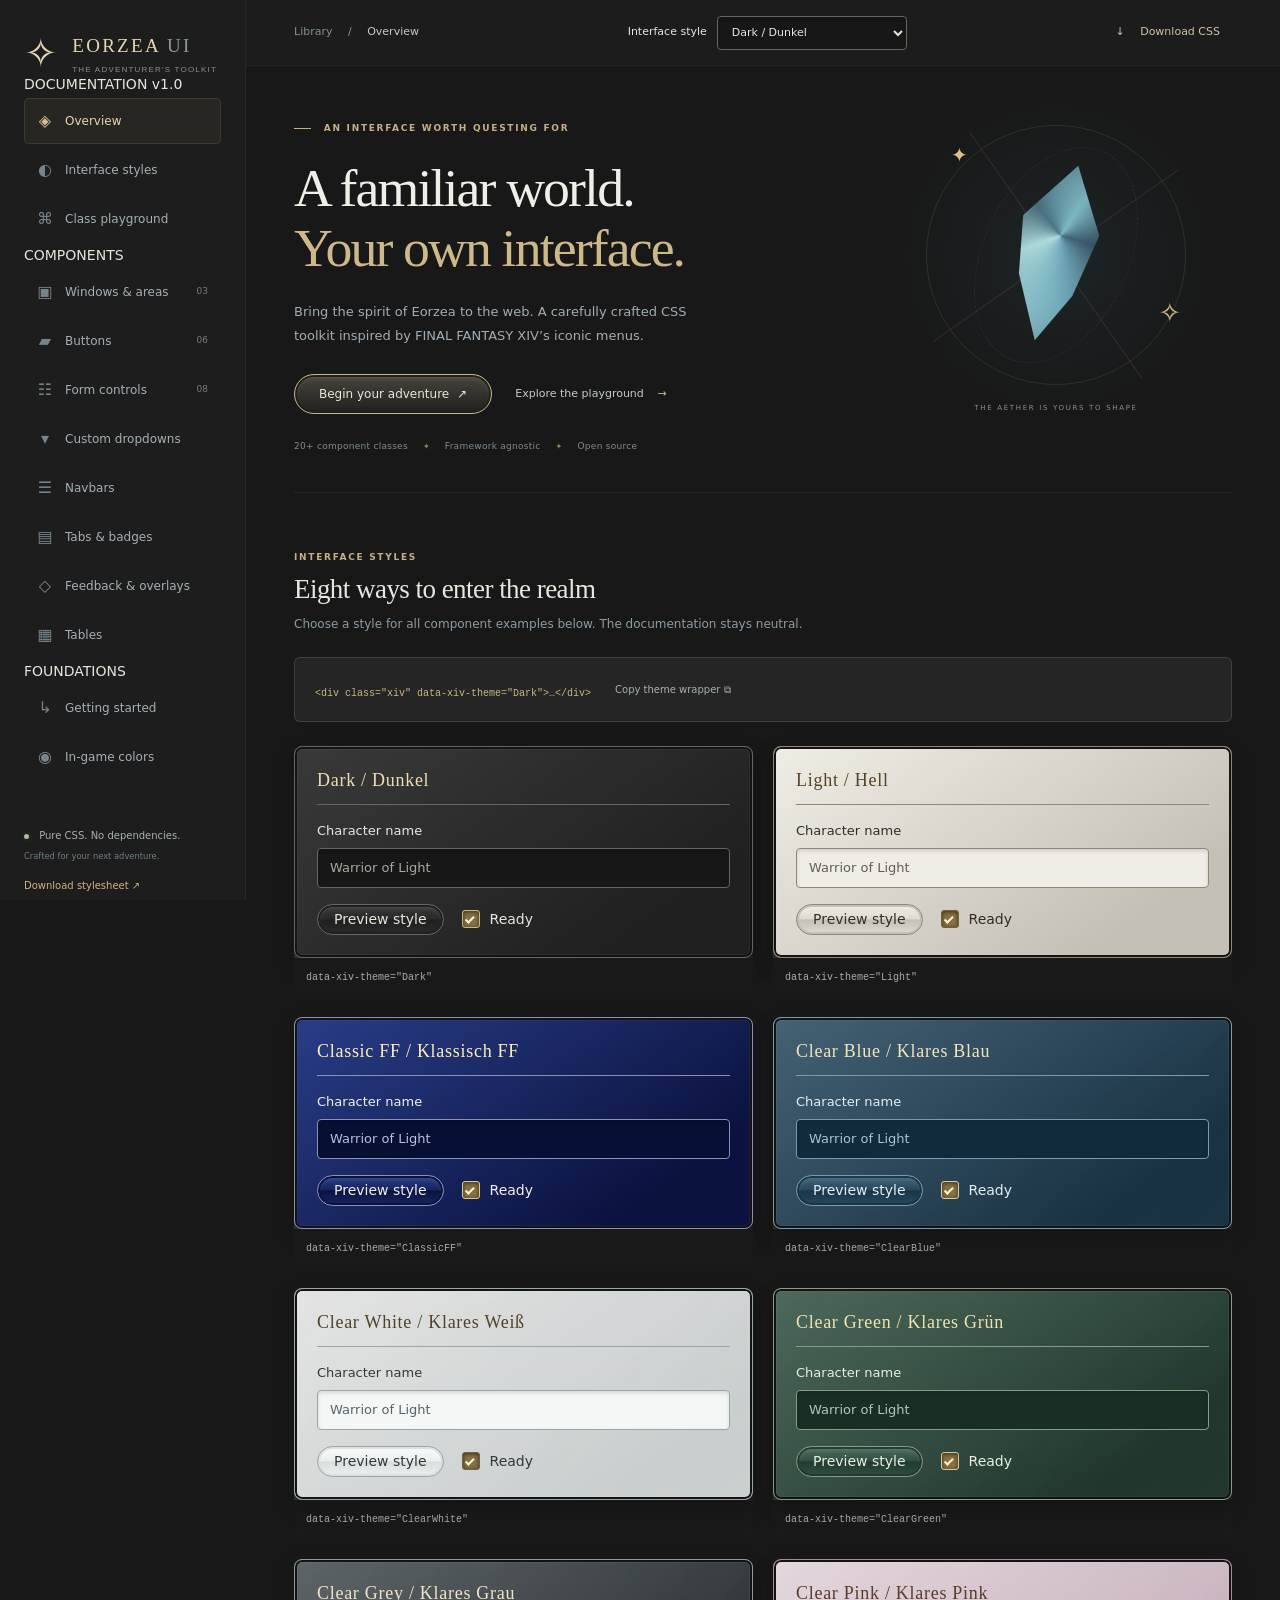
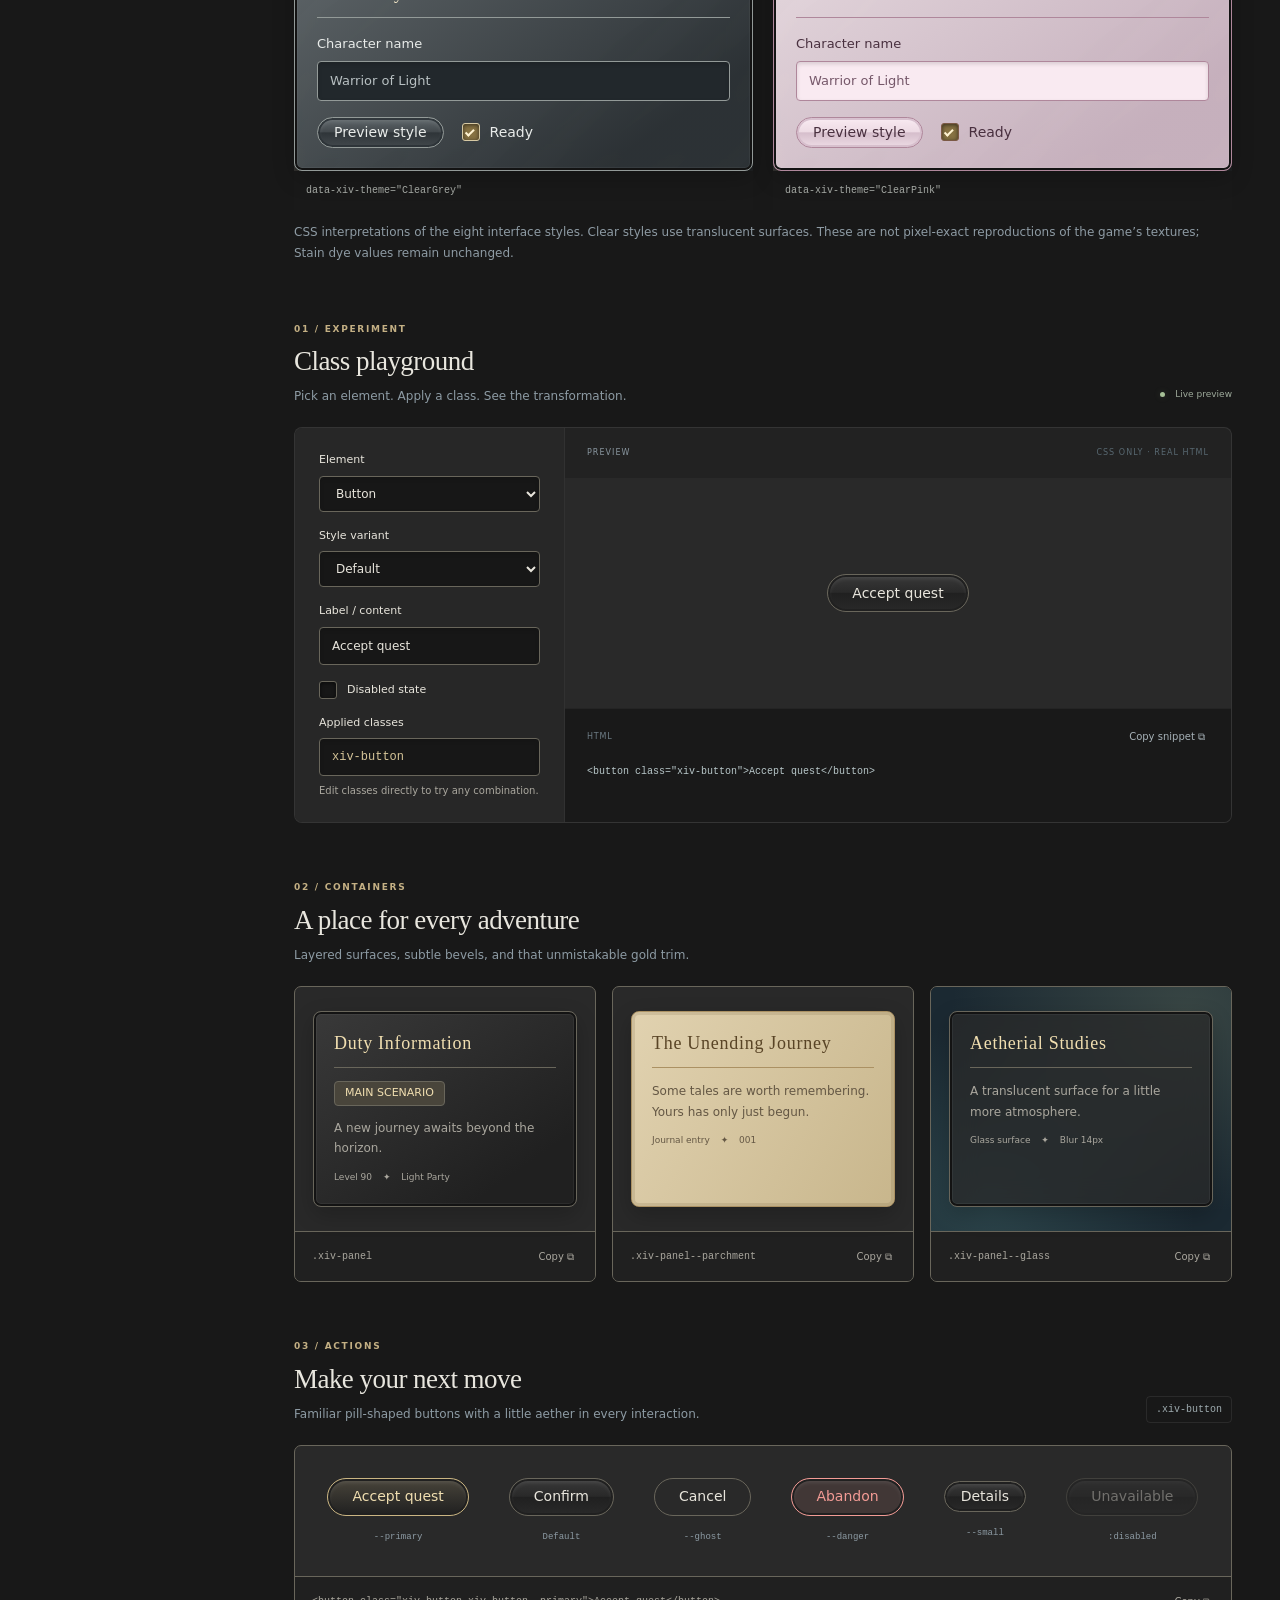
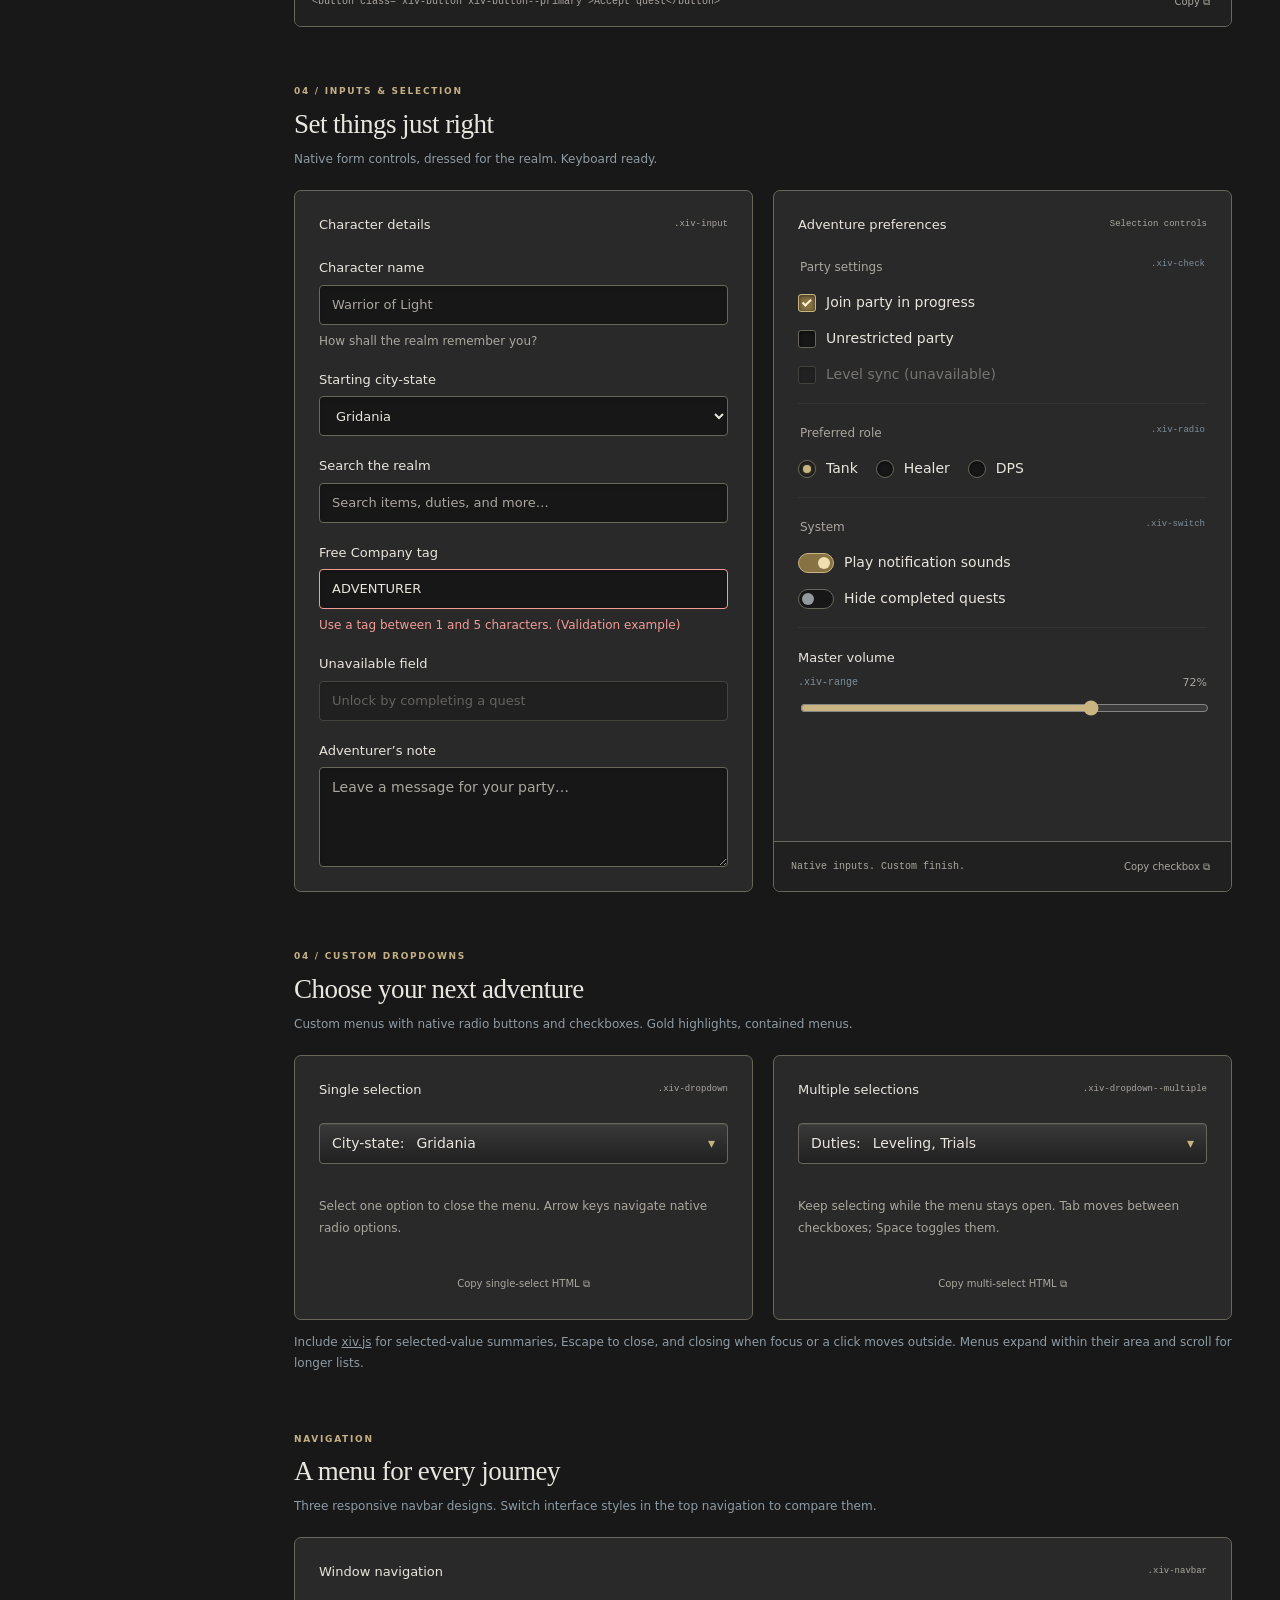
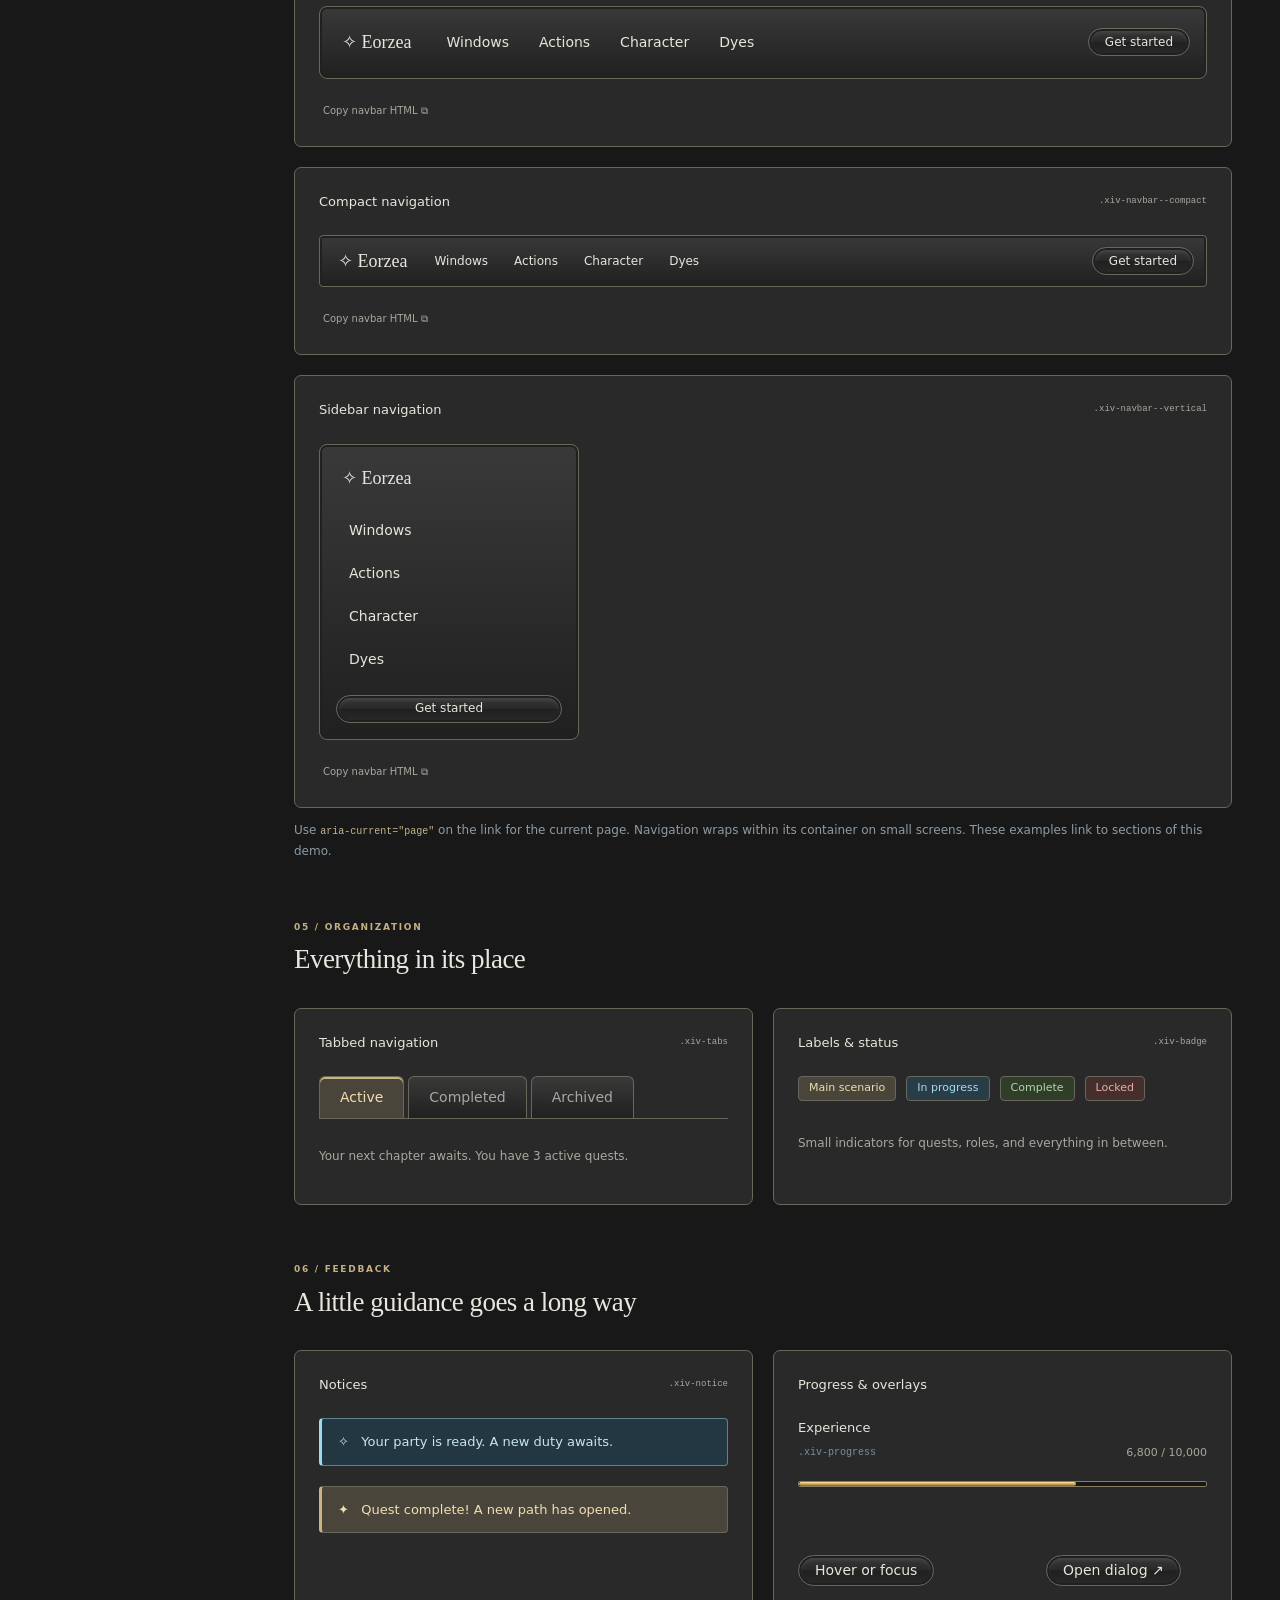
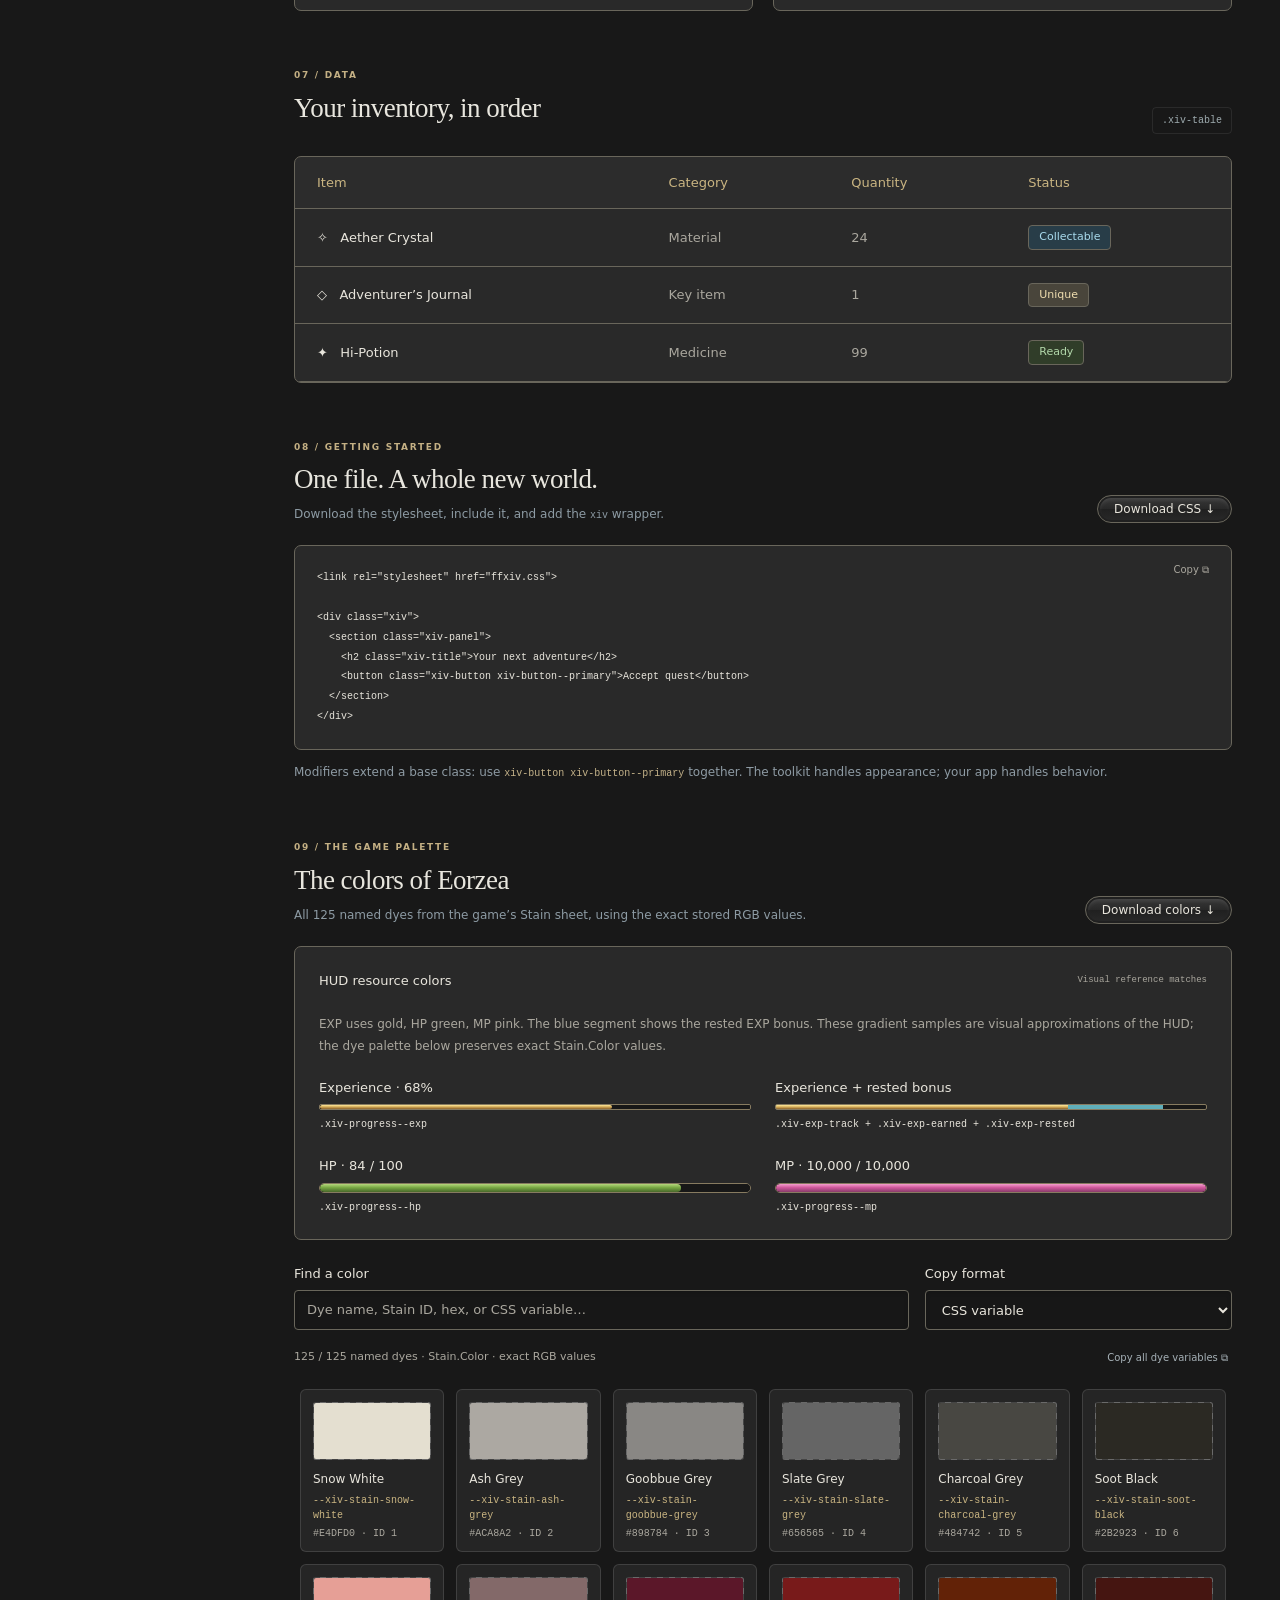
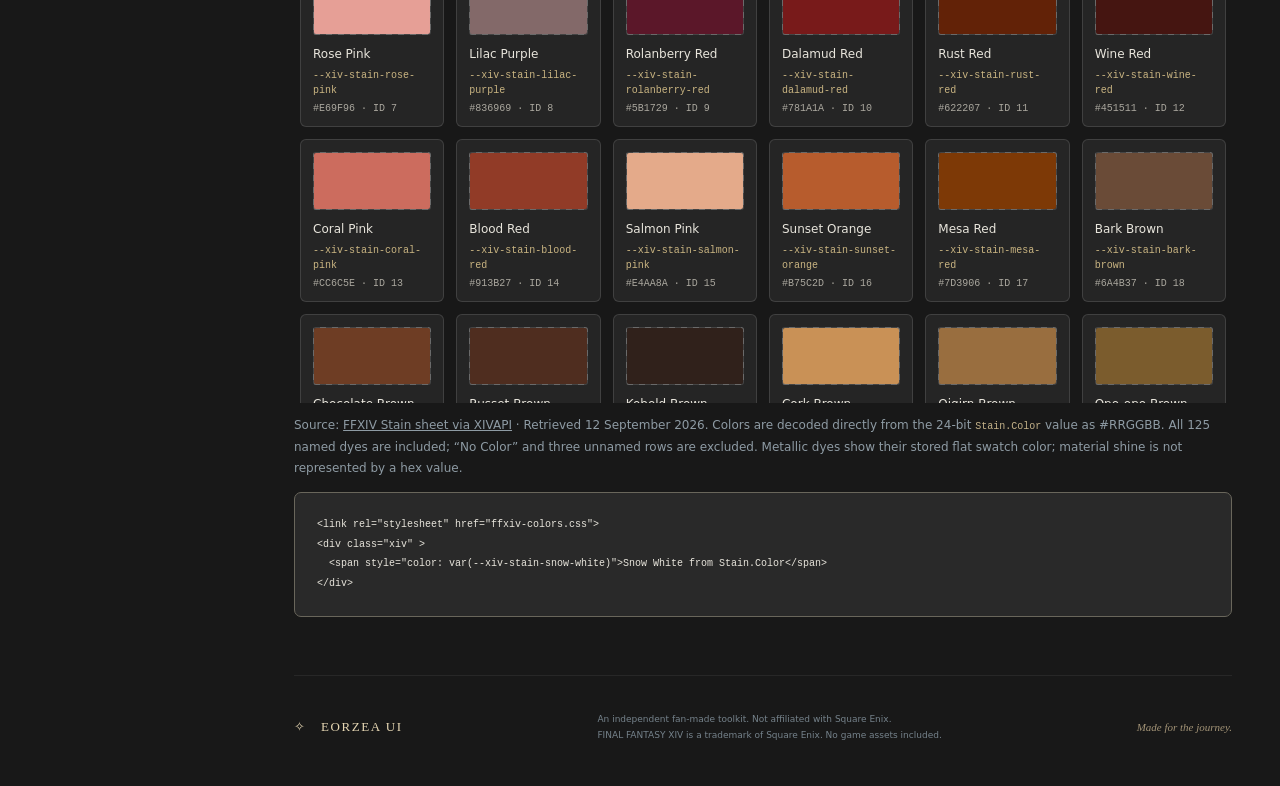
==== commit 07f15748: "add more styling like design presets from ingame" ====
--- a/index.html
+++ b/index.html
@@ -2,17 +2,17 @@
 <html lang="en">
 <head><meta charset="UTF-8"><meta name="viewport" content="width=device-width, initial-scale=1"><meta name="description" content="Eorzea UI: a dependency-free, FFXIV-inspired CSS component toolkit and live class playground."><title>Eorzea UI — FFXIV-inspired CSS toolkit</title><link rel="stylesheet" href="ffxiv.css"><link rel="stylesheet" href="ffxiv-colors.css"><link rel="stylesheet" href="demo.css"><script src="stains.js" defer></script><script src="xiv.js" defer></script><script src="demo.js" defer></script></head>
 <body class="xiv">
-<aside class="sidebar"><a class="brand" href="#overview"><span class="brand-mark">✧</span><span>EORZEA <b>UI</b><small>THE ADVENTURER'S TOOLKIT</small></span></a><div class="nav-label">DOCUMENTATION <span>v1.0</span></div><nav aria-label="Component navigation"><a class="active" href="#overview"><span>◈</span> Overview</a><a href="#playground"><span>⌘</span> Class playground</a><div class="nav-label">COMPONENTS</div><a href="#panels"><span>▣</span> Windows & areas <small>03</small></a><a href="#buttons"><span>▰</span> Buttons <small>06</small></a><a href="#forms"><span>☷</span> Form controls <small>08</small></a><a href="#dropdowns"><span>▾</span> Custom dropdowns</a><a href="#navigation"><span>▤</span> Tabs & badges</a><a href="#feedback"><span>◇</span> Feedback & overlays</a><a href="#tables"><span>▦</span> Tables</a><div class="nav-label">FOUNDATIONS</div><a href="#installation"><span>↳</span> Getting started</a><a href="#tokens"><span>◉</span> In-game colors</a></nav><div class="sidebar-bottom"><span class="status-dot"></span> Pure CSS. No dependencies.<small>Crafted for your next adventure.</small><a href="ffxiv.css" download>Download stylesheet ↗</a></div></aside>
-<main><header class="topbar"><div>Library <span>/</span> <strong>Overview</strong></div><a href="ffxiv.css" download>↓ <span>Download CSS</span></a></header>
+<aside class="sidebar"><a class="brand" href="#overview"><span class="brand-mark">✧</span><span>EORZEA <b>UI</b><small>THE ADVENTURER'S TOOLKIT</small></span></a><div class="nav-label">DOCUMENTATION <span>v1.0</span></div><nav aria-label="Component navigation"><a class="active" href="#overview"><span>◈</span> Overview</a><a href="#themes"><span>◐</span> Interface styles</a><a href="#playground"><span>⌘</span> Class playground</a><div class="nav-label">COMPONENTS</div><a href="#panels"><span>▣</span> Windows & areas <small>03</small></a><a href="#buttons"><span>▰</span> Buttons <small>06</small></a><a href="#forms"><span>☷</span> Form controls <small>08</small></a><a href="#dropdowns"><span>▾</span> Custom dropdowns</a><a href="#navbars"><span>☰</span> Navbars</a><a href="#navigation"><span>▤</span> Tabs & badges</a><a href="#feedback"><span>◇</span> Feedback & overlays</a><a href="#tables"><span>▦</span> Tables</a><div class="nav-label">FOUNDATIONS</div><a href="#installation"><span>↳</span> Getting started</a><a href="#tokens"><span>◉</span> In-game colors</a></nav><div class="sidebar-bottom"><span class="status-dot"></span> Pure CSS. No dependencies.<small>Crafted for your next adventure.</small><a href="ffxiv.css" download>Download stylesheet ↗</a></div></aside>
+<main><header class="topbar"><label class="xiv-field">Interface style<select class="xiv-select" id="interface-theme"><option value="Dark">Dark / Dunkel</option><option value="Light">Light / Hell</option><option value="ClassicFF">Classic FF / Klassisch FF</option><option value="ClearBlue">Clear Blue / Klares Blau</option><option value="ClearWhite">Clear White / Klares Weiß</option><option value="ClearGreen">Clear Green / Klares Grün</option><option value="ClearGrey">Clear Grey / Klares Grau</option><option value="ClearPink">Clear Pink / Klares Pink</option></select></label><div>Library <span>/</span> <strong>Overview</strong></div><a href="ffxiv.css" download>↓ <span>Download CSS</span></a></header>
 <div class="page"><section id="overview" class="hero"><div class="eyebrow"><span></span> AN INTERFACE WORTH QUESTING FOR</div><h1>A familiar world.<br><em>Your own interface.</em></h1><p>Bring the spirit of Eorzea to the web. A carefully crafted CSS toolkit inspired by FINAL FANTASY XIV’s iconic menus.</p><div class="hero-actions"><a class="xiv-button xiv-button--primary" href="#installation">Begin your adventure <span>↗</span></a><a class="text-link" href="#playground">Explore the playground <span>→</span></a></div><div class="hero-meta"><span>20+ component classes</span><i>✦</i><span>Framework agnostic</span><i>✦</i><span>Open source</span></div><div class="hero-art" aria-hidden="true"><div class="orbit orbit-one"></div><div class="orbit orbit-two"></div><div class="crystal"></div><span class="star star-one">✦</span><span class="star star-two">✧</span><span class="art-caption">THE AETHER IS YOURS TO SHAPE</span></div></section>
-<section id="playground"><div class="section-heading"><div><div class="eyebrow">01 / EXPERIMENT</div><h2>Class playground</h2><p>Pick an element. Apply a class. See the transformation.</p></div><span class="live"><span class="status-dot"></span> Live preview</span></div><div class="playground"><div class="play-controls"><label class="xiv-field">Element<select id="element" class="xiv-select"><option value="button">Button</option><option value="panel">Panel / area</option><option value="input">Text input</option><option value="badge">Badge</option><option value="notice">Notice</option><option value="checkbox">Checkbox</option></select></label><label class="xiv-field">Style variant<select id="variant" class="xiv-select"></select></label><label class="xiv-field">Label / content<input id="label" class="xiv-input" value="Accept quest" maxlength="120"></label><label class="xiv-check"><input type="checkbox" id="disabled"> Disabled state</label><label class="xiv-field">Applied classes<input id="classes" class="xiv-input class-input" spellcheck="false"><span class="xiv-help">Edit classes directly to try any combination.</span></label></div><div class="play-result"><div class="preview-caption">PREVIEW <span>CSS ONLY · REAL HTML</span></div><div id="preview" class="preview-stage"></div><div class="code-area"><div><span>HTML</span><button class="copy" id="copy-playground">Copy snippet ⧉</button></div><pre><code id="play-code"></code></pre></div></div></div></section>
+<section id="themes"><div class="section-heading"><div><div class="eyebrow">INTERFACE STYLES</div><h2>Eight ways to enter the realm</h2><p>Choose a style for all component examples below. The documentation stays neutral.</p></div></div><div class="theme-toolbar"><code id="theme-usage">&lt;div class="xiv" data-xiv-theme="Dark"&gt;…&lt;/div&gt;</code><button class="copy" id="copy-theme">Copy theme wrapper ⧉</button></div><div class="theme-gallery"><article class="theme-tile" data-xiv-theme="Dark"><div class="xiv-panel"><h3 class="xiv-title">Dark / Dunkel</h3><label class="xiv-field">Character name<input class="xiv-input" placeholder="Warrior of Light"></label><div class="row"><button class="xiv-button xiv-button--small" type="button" data-choose-theme="Dark">Preview style</button><label class="xiv-check"><input type="checkbox" checked> Ready</label></div></div><code>data-xiv-theme="Dark"</code></article><article class="theme-tile" data-xiv-theme="Light"><div class="xiv-panel"><h3 class="xiv-title">Light / Hell</h3><label class="xiv-field">Character name<input class="xiv-input" placeholder="Warrior of Light"></label><div class="row"><button class="xiv-button xiv-button--small" type="button" data-choose-theme="Light">Preview style</button><label class="xiv-check"><input type="checkbox" checked> Ready</label></div></div><code>data-xiv-theme="Light"</code></article><article class="theme-tile" data-xiv-theme="ClassicFF"><div class="xiv-panel"><h3 class="xiv-title">Classic FF / Klassisch FF</h3><label class="xiv-field">Character name<input class="xiv-input" placeholder="Warrior of Light"></label><div class="row"><button class="xiv-button xiv-button--small" type="button" data-choose-theme="ClassicFF">Preview style</button><label class="xiv-check"><input type="checkbox" checked> Ready</label></div></div><code>data-xiv-theme="ClassicFF"</code></article><article class="theme-tile" data-xiv-theme="ClearBlue"><div class="xiv-panel"><h3 class="xiv-title">Clear Blue / Klares Blau</h3><label class="xiv-field">Character name<input class="xiv-input" placeholder="Warrior of Light"></label><div class="row"><button class="xiv-button xiv-button--small" type="button" data-choose-theme="ClearBlue">Preview style</button><label class="xiv-check"><input type="checkbox" checked> Ready</label></div></div><code>data-xiv-theme="ClearBlue"</code></article><article class="theme-tile" data-xiv-theme="ClearWhite"><div class="xiv-panel"><h3 class="xiv-title">Clear White / Klares Weiß</h3><label class="xiv-field">Character name<input class="xiv-input" placeholder="Warrior of Light"></label><div class="row"><button class="xiv-button xiv-button--small" type="button" data-choose-theme="ClearWhite">Preview style</button><label class="xiv-check"><input type="checkbox" checked> Ready</label></div></div><code>data-xiv-theme="ClearWhite"</code></article><article class="theme-tile" data-xiv-theme="ClearGreen"><div class="xiv-panel"><h3 class="xiv-title">Clear Green / Klares Grün</h3><label class="xiv-field">Character name<input class="xiv-input" placeholder="Warrior of Light"></label><div class="row"><button class="xiv-button xiv-button--small" type="button" data-choose-theme="ClearGreen">Preview style</button><label class="xiv-check"><input type="checkbox" checked> Ready</label></div></div><code>data-xiv-theme="ClearGreen"</code></article><article class="theme-tile" data-xiv-theme="ClearGrey"><div class="xiv-panel"><h3 class="xiv-title">Clear Grey / Klares Grau</h3><label class="xiv-field">Character name<input class="xiv-input" placeholder="Warrior of Light"></label><div class="row"><button class="xiv-button xiv-button--small" type="button" data-choose-theme="ClearGrey">Preview style</button><label class="xiv-check"><input type="checkbox" checked> Ready</label></div></div><code>data-xiv-theme="ClearGrey"</code></article><article class="theme-tile" data-xiv-theme="ClearPink"><div class="xiv-panel"><h3 class="xiv-title">Clear Pink / Klares Pink</h3><label class="xiv-field">Character name<input class="xiv-input" placeholder="Warrior of Light"></label><div class="row"><button class="xiv-button xiv-button--small" type="button" data-choose-theme="ClearPink">Preview style</button><label class="xiv-check"><input type="checkbox" checked> Ready</label></div></div><code>data-xiv-theme="ClearPink"</code></article></div><p class="subtle">CSS interpretations of the eight interface styles. Clear styles use translucent surfaces. These are not pixel-exact reproductions of the game’s textures; Stain dye values remain unchanged.</p></section><section id="playground"><div class="section-heading"><div><div class="eyebrow">01 / EXPERIMENT</div><h2>Class playground</h2><p>Pick an element. Apply a class. See the transformation.</p></div><span class="live"><span class="status-dot"></span> Live preview</span></div><div class="playground"><div class="play-controls"><label class="xiv-field">Element<select id="element" class="xiv-select"><option value="button">Button</option><option value="panel">Panel / area</option><option value="input">Text input</option><option value="badge">Badge</option><option value="notice">Notice</option><option value="checkbox">Checkbox</option></select></label><label class="xiv-field">Style variant<select id="variant" class="xiv-select"></select></label><label class="xiv-field">Label / content<input id="label" class="xiv-input" value="Accept quest" maxlength="120"></label><label class="xiv-check"><input type="checkbox" id="disabled"> Disabled state</label><label class="xiv-field">Applied classes<input id="classes" class="xiv-input class-input" spellcheck="false"><span class="xiv-help">Edit classes directly to try any combination.</span></label></div><div class="play-result"><div class="preview-caption">PREVIEW <span>CSS ONLY · REAL HTML</span></div><div id="preview" class="preview-stage"></div><div class="code-area"><div><span>HTML</span><button class="copy" id="copy-playground">Copy snippet ⧉</button></div><pre><code id="play-code"></code></pre></div></div></div></section>
 <section id="panels"><div class="section-heading"><div><div class="eyebrow">02 / CONTAINERS</div><h2>A place for every adventure</h2><p>Layered surfaces, subtle bevels, and that unmistakable gold trim.</p></div></div><div class="three-grid"><article class="component-card"><div class="sample"><div class="xiv-panel"><h3 class="xiv-title">Duty Information</h3><span class="xiv-badge">MAIN SCENARIO</span><p>A new journey awaits beyond the horizon.</p><div class="mini-meta">Level 90 <span>✦</span> Light Party</div></div></div><div class="class-footer"><code>.xiv-panel</code><button class="copy" data-copy="panel">Copy ⧉</button></div></article><article class="component-card"><div class="sample"><div class="xiv-panel xiv-panel--parchment"><h3 class="xiv-title">The Unending Journey</h3><p>Some tales are worth remembering. Yours has only just begun.</p><div class="mini-meta">Journal entry <span>✦</span> 001</div></div></div><div class="class-footer"><code>.xiv-panel--parchment</code><button class="copy" data-copy="parchment">Copy ⧉</button></div></article><article class="component-card"><div class="sample glass-scene"><div class="xiv-panel xiv-panel--glass"><h3 class="xiv-title">Aetherial Studies</h3><p>A translucent surface for a little more atmosphere.</p><div class="mini-meta">Glass surface <span>✦</span> Blur 14px</div></div></div><div class="class-footer"><code>.xiv-panel--glass</code><button class="copy" data-copy="glass">Copy ⧉</button></div></article></div></section>
 <section id="buttons"><div class="section-heading"><div><div class="eyebrow">03 / ACTIONS</div><h2>Make your next move</h2><p>Familiar pill-shaped buttons with a little aether in every interaction.</p></div><code class="base-class">.xiv-button</code></div><div class="component-card"><div class="button-gallery"><div><button class="xiv-button xiv-button--primary" data-toast="Quest accepted. Your adventure begins!">Accept quest</button><code>--primary</code></div><div><button class="xiv-button" data-toast="Settings saved.">Confirm</button><code>Default</code></div><div><button class="xiv-button xiv-button--ghost" data-toast="Action cancelled.">Cancel</button><code>--ghost</code></div><div><button class="xiv-button xiv-button--danger" id="abandon">Abandon</button><code>--danger</code></div><div><button class="xiv-button xiv-button--small" data-toast="Item details opened.">Details</button><code>--small</code></div><div><button class="xiv-button" disabled>Unavailable</button><code>:disabled</code></div></div><div class="class-footer"><code>&lt;button class="xiv-button xiv-button--primary"&gt;Accept quest&lt;/button&gt;</code><button class="copy" data-copy="button">Copy ⧉</button></div></div></section>
 <section id="forms"><div class="section-heading"><div><div class="eyebrow">04 / INPUTS & SELECTION</div><h2>Set things just right</h2><p>Native form controls, dressed for the realm. Keyboard ready.</p></div></div><div class="two-grid"><article class="component-card form-card"><h3>Character details <code>.xiv-input</code></h3><label class="xiv-field">Character name<input class="xiv-input" placeholder="Warrior of Light"><span class="xiv-help">How shall the realm remember you?</span></label><label class="xiv-field">Starting city-state<select class="xiv-select"><option>Gridania</option><option>Limsa Lominsa</option><option>Ul’dah</option></select></label><label class="xiv-field">Search the realm<input class="xiv-input" type="search" placeholder="Search items, duties, and more…"></label><label class="xiv-field">Free Company tag<input class="xiv-input" value="ADVENTURER" aria-invalid="true" aria-describedby="tag-error"><span class="xiv-error" id="tag-error">Use a tag between 1 and 5 characters. (Validation example)</span></label><label class="xiv-field">Unavailable field<input class="xiv-input" disabled placeholder="Unlock by completing a quest"></label><label class="xiv-field">Adventurer’s note<textarea class="xiv-textarea" placeholder="Leave a message for your party…"></textarea></label></article><article class="component-card form-card"><h3>Adventure preferences <code>Selection controls</code></h3><fieldset><legend>Party settings <code>.xiv-check</code></legend><label class="xiv-check"><input type="checkbox" checked> Join party in progress</label><label class="xiv-check"><input type="checkbox"> Unrestricted party</label><label class="xiv-check"><input type="checkbox" disabled> Level sync (unavailable)</label></fieldset><fieldset><legend>Preferred role <code>.xiv-radio</code></legend><div class="row"><label class="xiv-radio"><input type="radio" name="role" checked> Tank</label><label class="xiv-radio"><input type="radio" name="role"> Healer</label><label class="xiv-radio"><input type="radio" name="role"> DPS</label></div></fieldset><fieldset><legend>System <code>.xiv-switch</code></legend><label class="xiv-switch"><input type="checkbox" role="switch" checked> Play notification sounds</label><label class="xiv-switch"><input type="checkbox" role="switch"> Hide completed quests</label></fieldset><label class="xiv-field">Master volume <span class="range-label"><code>.xiv-range</code><output id="volume-value" for="volume">72%</output></span><input type="range" class="xiv-range" id="volume" min="0" max="100" value="72"></label><div class="class-footer"><code>Native inputs. Custom finish.</code><button class="copy" data-copy="checkbox">Copy checkbox ⧉</button></div></article></div></section>
 <section id="dropdowns"><div class="section-heading"><div><div class="eyebrow">04 / CUSTOM DROPDOWNS</div><h2>Choose your next adventure</h2><p>Custom menus with native radio buttons and checkboxes. Gold highlights, contained menus.</p></div></div><div class="two-grid">
 <article class="component-card form-card"><h3>Single selection <code>.xiv-dropdown</code></h3><div id="single-example"><details class="xiv-dropdown" data-placeholder="Choose a city-state"><summary class="xiv-dropdown-trigger"><span>City-state:</span><span class="xiv-dropdown-value">Gridania</span></summary><fieldset class="xiv-dropdown-menu"><legend>Choose one city-state</legend><label class="xiv-radio xiv-dropdown-option"><input type="radio" name="city" value="gridania" checked> Gridania</label><label class="xiv-radio xiv-dropdown-option"><input type="radio" name="city" value="limsa"> Limsa Lominsa</label><label class="xiv-radio xiv-dropdown-option"><input type="radio" name="city" value="uldah"> Ul’dah</label><label class="xiv-radio xiv-dropdown-option"><input type="radio" name="city" value="ishgard" disabled> Ishgard (locked)</label></fieldset></details></div><p class="subtle">Select one option to close the menu. Arrow keys navigate native radio options.</p><button class="copy" data-dropdown-copy="single-example">Copy single-select HTML ⧉</button></article>
 <article class="component-card form-card"><h3>Multiple selections <code>.xiv-dropdown--multiple</code></h3><div id="multi-example"><details class="xiv-dropdown xiv-dropdown--multiple" data-placeholder="Choose duties"><summary class="xiv-dropdown-trigger"><span>Duties:</span><span class="xiv-dropdown-value">Leveling, Trials</span></summary><fieldset class="xiv-dropdown-menu"><legend>Select any number of duties</legend><label class="xiv-check xiv-dropdown-option"><input type="checkbox" name="duties" value="leveling" checked> Leveling</label><label class="xiv-check xiv-dropdown-option"><input type="checkbox" name="duties" value="trials" checked> Trials</label><label class="xiv-check xiv-dropdown-option"><input type="checkbox" name="duties" value="alliance"> Alliance Raids</label><label class="xiv-check xiv-dropdown-option"><input type="checkbox" name="duties" value="normal"> Normal Raids</label><label class="xiv-check xiv-dropdown-option"><input type="checkbox" name="duties" value="expert" disabled> Expert (locked)</label></fieldset></details></div><p class="subtle">Keep selecting while the menu stays open. Tab moves between checkboxes; Space toggles them.</p><button class="copy" data-dropdown-copy="multi-example">Copy multi-select HTML ⧉</button></article></div><p class="subtle">Include <a href="xiv.js" download>xiv.js</a> for selected-value summaries, Escape to close, and closing when focus or a click moves outside. Menus expand within their area and scroll for longer lists.</p></section>
-<section id="navigation"><div class="section-heading"><div><div class="eyebrow">05 / ORGANIZATION</div><h2>Everything in its place</h2></div></div><div class="two-grid"><article class="component-card form-card"><h3>Tabbed navigation <code>.xiv-tabs</code></h3><div class="xiv-tabs" role="tablist" aria-label="Journal"><button class="xiv-tab" role="tab" id="tab-active" aria-controls="tab-content" aria-selected="true">Active</button><button class="xiv-tab" role="tab" id="tab-completed" aria-controls="tab-content" aria-selected="false" tabindex="-1">Completed</button><button class="xiv-tab" role="tab" id="tab-archived" aria-controls="tab-content" aria-selected="false" tabindex="-1">Archived</button></div><div id="tab-content" role="tabpanel" aria-labelledby="tab-active" tabindex="0">Your next chapter awaits. You have 3 active quests.</div></article><article class="component-card form-card"><h3>Labels & status <code>.xiv-badge</code></h3><div class="row badge-row"><span class="xiv-badge">Main scenario</span><span class="xiv-badge xiv-badge--blue">In progress</span><span class="xiv-badge xiv-badge--green">Complete</span><span class="xiv-badge xiv-badge--red">Locked</span></div><p class="subtle">Small indicators for quests, roles, and everything in between.</p></article></div></section>
+<section id="navbars"><div class="section-heading"><div><div class="eyebrow">NAVIGATION</div><h2>A menu for every journey</h2><p>Three responsive navbar designs. Switch interface styles in the top navigation to compare them.</p></div></div><div class="navbar-examples"><article class="component-card form-card"><h3>Window navigation<code>.xiv-navbar</code></h3><div id="navbar-standard"><nav class="xiv-navbar" aria-label="Window navigation"><a class="xiv-navbar-brand" href="#overview">✧ Eorzea</a><div class="xiv-navbar-links"><a class="xiv-nav-link" href="#panels">Windows</a><a class="xiv-nav-link" href="#buttons">Actions</a><a class="xiv-nav-link" href="#forms">Character</a><a class="xiv-nav-link" href="#tokens">Dyes</a></div><a class="xiv-button xiv-button--small" href="#installation">Get started</a></nav></div><button class="copy" data-navbar-copy="navbar-standard">Copy navbar HTML ⧉</button></article><article class="component-card form-card"><h3>Compact navigation<code>.xiv-navbar--compact</code></h3><div id="navbar-compact"><nav class="xiv-navbar xiv-navbar--compact" aria-label="Compact navigation"><a class="xiv-navbar-brand" href="#overview">✧ Eorzea</a><div class="xiv-navbar-links"><a class="xiv-nav-link" href="#panels">Windows</a><a class="xiv-nav-link" href="#buttons">Actions</a><a class="xiv-nav-link" href="#forms">Character</a><a class="xiv-nav-link" href="#tokens">Dyes</a></div><a class="xiv-button xiv-button--small" href="#installation">Get started</a></nav></div><button class="copy" data-navbar-copy="navbar-compact">Copy navbar HTML ⧉</button></article><article class="component-card form-card"><h3>Sidebar navigation<code>.xiv-navbar--vertical</code></h3><div id="navbar-vertical"><nav class="xiv-navbar xiv-navbar--vertical" aria-label="Sidebar navigation"><a class="xiv-navbar-brand" href="#overview">✧ Eorzea</a><div class="xiv-navbar-links"><a class="xiv-nav-link" href="#panels">Windows</a><a class="xiv-nav-link" href="#buttons">Actions</a><a class="xiv-nav-link" href="#forms">Character</a><a class="xiv-nav-link" href="#tokens">Dyes</a></div><a class="xiv-button xiv-button--small" href="#installation">Get started</a></nav></div><button class="copy" data-navbar-copy="navbar-vertical">Copy navbar HTML ⧉</button></article></div><p class="subtle">Use <code>aria-current="page"</code> on the link for the current page. Navigation wraps within its container on small screens. These examples link to sections of this demo.</p></section><section id="navigation"><div class="section-heading"><div><div class="eyebrow">05 / ORGANIZATION</div><h2>Everything in its place</h2></div></div><div class="two-grid"><article class="component-card form-card"><h3>Tabbed navigation <code>.xiv-tabs</code></h3><div class="xiv-tabs" role="tablist" aria-label="Journal"><button class="xiv-tab" role="tab" id="tab-active" aria-controls="tab-content" aria-selected="true">Active</button><button class="xiv-tab" role="tab" id="tab-completed" aria-controls="tab-content" aria-selected="false" tabindex="-1">Completed</button><button class="xiv-tab" role="tab" id="tab-archived" aria-controls="tab-content" aria-selected="false" tabindex="-1">Archived</button></div><div id="tab-content" role="tabpanel" aria-labelledby="tab-active" tabindex="0">Your next chapter awaits. You have 3 active quests.</div></article><article class="component-card form-card"><h3>Labels & status <code>.xiv-badge</code></h3><div class="row badge-row"><span class="xiv-badge">Main scenario</span><span class="xiv-badge xiv-badge--blue">In progress</span><span class="xiv-badge xiv-badge--green">Complete</span><span class="xiv-badge xiv-badge--red">Locked</span></div><p class="subtle">Small indicators for quests, roles, and everything in between.</p></article></div></section>
 <section id="feedback"><div class="section-heading"><div><div class="eyebrow">06 / FEEDBACK</div><h2>A little guidance goes a long way</h2></div></div><div class="two-grid"><article class="component-card form-card"><h3>Notices <code>.xiv-notice</code></h3><div class="xiv-notice">✧ &nbsp; Your party is ready. A new duty awaits.</div><div class="xiv-notice xiv-notice--quest">✦ &nbsp; Quest complete! A new path has opened.</div></article><article class="component-card form-card"><h3>Progress & overlays</h3><label class="xiv-field" for="exp">Experience <span class="range-label"><code>.xiv-progress</code><span>6,800 / 10,000</span></span></label><progress class="xiv-progress xiv-progress--exp" id="exp" value="6800" max="10000">68%</progress><div class="row"><span class="xiv-tooltip"><button class="xiv-button xiv-button--small" aria-describedby="tooltip">Hover or focus</button><span role="tooltip" id="tooltip" class="xiv-tooltip-content">A little wisdom for your journey.</span></span><button class="xiv-button xiv-button--small" id="open-dialog">Open dialog ↗</button></div></article></div></section>
 <section id="tables"><div class="section-heading"><div><div class="eyebrow">07 / DATA</div><h2>Your inventory, in order</h2></div><code class="base-class">.xiv-table</code></div><div class="component-card table-scroll"><table class="xiv-table"><caption class="sr-only">Example adventurer inventory</caption><thead><tr><th scope="col">Item</th><th scope="col">Category</th><th scope="col">Quantity</th><th scope="col">Status</th></tr></thead><tbody><tr><td>✧ &nbsp; Aether Crystal</td><td>Material</td><td>24</td><td><span class="xiv-badge xiv-badge--blue">Collectable</span></td></tr><tr><td>◇ &nbsp; Adventurer’s Journal</td><td>Key item</td><td>1</td><td><span class="xiv-badge">Unique</span></td></tr><tr><td>✦ &nbsp; Hi-Potion</td><td>Medicine</td><td>99</td><td><span class="xiv-badge xiv-badge--green">Ready</span></td></tr></tbody></table></div></section>
 <section id="installation"><div class="section-heading"><div><div class="eyebrow">08 / GETTING STARTED</div><h2>One file. A whole new world.</h2><p>Download the stylesheet, include it, and add the <code>xiv</code> wrapper.</p></div><a class="xiv-button xiv-button--small" href="ffxiv.css" download>Download CSS ↓</a></div><div class="component-card install-code"><button class="copy" data-copy="install">Copy ⧉</button><pre><code>&lt;link rel="stylesheet" href="ffxiv.css"&gt;
--- a/ffxiv.css
+++ b/ffxiv.css
@@ -122,3 +122,181 @@
   @media (prefers-reduced-motion: reduce) { .xiv *, .xiv *::after { transition: none !important; } }
   @media (forced-colors: active) { .xiv-check input, .xiv-radio input, .xiv-switch input { appearance: auto; } }
 }
+
+/* Theme presets. CSS interpretations of the eight game styles, not texture reproductions. */
+@layer xiv {
+  .xiv-navbar { display: flex; align-items: center; flex-wrap: wrap; gap: 16px; padding: 16px; min-width: 0; color: var(--xiv-text); background: linear-gradient(var(--xiv-surface-top), var(--xiv-surface-deep)); border: 1px solid var(--xiv-border); border-radius: var(--xiv-radius); box-shadow: inset 0 0 0 2px var(--xiv-surface-deep); font: 14px/1.5 var(--xiv-font); }
+  .xiv-navbar-brand { color: var(--xiv-gold-bright); text-decoration: none; font: 18px Georgia, serif; overflow-wrap: anywhere; max-width: 100%; padding: 6px; }
+  .xiv-navbar-links { display: flex; align-items: center; flex-wrap: wrap; gap: 4px; flex: 1 1 240px; min-width: 0; }
+  .xiv-nav-link { display: block; padding: 8px 12px; border: 1px solid transparent; border-radius: 4px; color: var(--xiv-text); text-decoration: none; max-width: 100%; overflow-wrap: anywhere; }
+  .xiv-nav-link:hover, .xiv-nav-link[aria-current] { color: var(--xiv-gold-bright); background: var(--xiv-selection); border-color: var(--xiv-border); }
+  .xiv-navbar--compact { padding: 8px 12px; gap: 10px; border-radius: 4px; }
+  .xiv-navbar--compact .xiv-nav-link { padding: 5px 10px; font-size: 12px; }
+  .xiv-navbar--vertical { flex-direction: column; align-items: stretch; width: 260px; max-width: 100%; }
+  .xiv-navbar--vertical .xiv-navbar-links { flex: none; flex-direction: column; align-items: stretch; }
+  .xiv-navbar--vertical .xiv-nav-link[aria-current] { box-shadow: inset 3px 0 var(--xiv-gold); }
+}
+@layer xiv {
+  :root, [data-xiv-theme="Dark"] {
+    --xiv-bg: #181818;
+    --xiv-surface: #292929;
+    --xiv-surface-deep: #202020;
+    --xiv-surface-top: #393939;
+    --xiv-input-bg: #171717;
+    --xiv-text: #e8e5dc;
+    --xiv-muted: #aaa79e;
+    --xiv-gold: #cab582;
+    --xiv-gold-bright: #f0deb0;
+    --xiv-border: #69665b;
+    --xiv-scheme: dark;
+    --xiv-focus: var(--xiv-gold);
+    --xiv-selection: color-mix(in srgb, var(--xiv-gold) 20%, var(--xiv-surface));
+    --xiv-danger: #f39b95;
+  }
+  [data-xiv-theme="Light"] {
+    --xiv-bg: #c6c3ba;
+    --xiv-surface: #dedbd2;
+    --xiv-surface-deep: #c4c0b6;
+    --xiv-surface-top: #f0ede5;
+    --xiv-input-bg: #efede6;
+    --xiv-text: #302e29;
+    --xiv-muted: #615d52;
+    --xiv-gold: #75603a;
+    --xiv-gold-bright: #554324;
+    --xiv-border: #918774;
+    --xiv-scheme: light;
+    --xiv-focus: var(--xiv-gold);
+    --xiv-selection: color-mix(in srgb, var(--xiv-gold) 20%, var(--xiv-surface));
+    --xiv-danger: #9c3535;
+  }
+  [data-xiv-theme="ClassicFF"] {
+    --xiv-bg: #090e39;
+    --xiv-surface: #172460;
+    --xiv-surface-deep: #0b123f;
+    --xiv-surface-top: #293d87;
+    --xiv-input-bg: #080f35;
+    --xiv-text: #f1f0e9;
+    --xiv-muted: #b9c1de;
+    --xiv-gold: #dccb91;
+    --xiv-gold-bright: #fff0b7;
+    --xiv-border: #8c90b5;
+    --xiv-scheme: dark;
+    --xiv-focus: var(--xiv-gold);
+    --xiv-selection: color-mix(in srgb, var(--xiv-gold) 20%, var(--xiv-surface));
+    --xiv-danger: #f39b95;
+  }
+  [data-xiv-theme="ClearBlue"] {
+    --xiv-bg: #142a3a;
+    --xiv-surface: #27495ddf;
+    --xiv-surface-deep: #183447e8;
+    --xiv-surface-top: #496a80df;
+    --xiv-input-bg: #122b3c;
+    --xiv-text: #e2eff5;
+    --xiv-muted: #a8c3d1;
+    --xiv-gold: #dbcca3;
+    --xiv-gold-bright: #f3e5bc;
+    --xiv-border: #7c9ba9;
+    --xiv-scheme: dark;
+    --xiv-focus: var(--xiv-gold);
+    --xiv-selection: color-mix(in srgb, var(--xiv-gold) 20%, var(--xiv-surface));
+    --xiv-danger: #f39b95;
+  }
+  [data-xiv-theme="ClearWhite"] {
+    --xiv-bg: #d9dce0;
+    --xiv-surface: #f1f3f2df;
+    --xiv-surface-deep: #d9dfdfe8;
+    --xiv-surface-top: #ffffffdf;
+    --xiv-input-bg: #f5f7f6;
+    --xiv-text: #303a3c;
+    --xiv-muted: #53656a;
+    --xiv-gold: #706044;
+    --xiv-gold-bright: #51432a;
+    --xiv-border: #96a7aa;
+    --xiv-scheme: light;
+    --xiv-focus: var(--xiv-gold);
+    --xiv-selection: color-mix(in srgb, var(--xiv-gold) 20%, var(--xiv-surface));
+    --xiv-danger: #9c3535;
+  }
+  [data-xiv-theme="ClearGreen"] {
+    --xiv-bg: #1c302a;
+    --xiv-surface: #314f43df;
+    --xiv-surface-deep: #21392fe8;
+    --xiv-surface-top: #527363df;
+    --xiv-input-bg: #192f26;
+    --xiv-text: #e8f0df;
+    --xiv-muted: #b4c6b7;
+    --xiv-gold: #d7c893;
+    --xiv-gold-bright: #f1e3b1;
+    --xiv-border: #899c83;
+    --xiv-scheme: dark;
+    --xiv-focus: var(--xiv-gold);
+    --xiv-selection: color-mix(in srgb, var(--xiv-gold) 20%, var(--xiv-surface));
+    --xiv-danger: #f39b95;
+  }
+  [data-xiv-theme="ClearGrey"] {
+    --xiv-bg: #282b2e;
+    --xiv-surface: #43494ddf;
+    --xiv-surface-deep: #2d3337e8;
+    --xiv-surface-top: #666e72df;
+    --xiv-input-bg: #22282c;
+    --xiv-text: #e9ecea;
+    --xiv-muted: #b8c0c2;
+    --xiv-gold: #d6c9a4;
+    --xiv-gold-bright: #f0e5c6;
+    --xiv-border: #939a98;
+    --xiv-scheme: dark;
+    --xiv-focus: var(--xiv-gold);
+    --xiv-selection: color-mix(in srgb, var(--xiv-gold) 20%, var(--xiv-surface));
+    --xiv-danger: #f39b95;
+  }
+  [data-xiv-theme="ClearPink"] {
+    --xiv-bg: #ddcbd3;
+    --xiv-surface: #f1dfe8df;
+    --xiv-surface-deep: #d6becce8;
+    --xiv-surface-top: #fff0f7df;
+    --xiv-input-bg: #f9eaf1;
+    --xiv-text: #49303f;
+    --xiv-muted: #755769;
+    --xiv-gold: #7b5945;
+    --xiv-gold-bright: #593c2c;
+    --xiv-border: #af879b;
+    --xiv-scheme: light;
+    --xiv-focus: var(--xiv-gold);
+    --xiv-selection: color-mix(in srgb, var(--xiv-gold) 20%, var(--xiv-surface));
+    --xiv-danger: #9c3535;
+  }
+  .xiv-panel:not(.xiv-panel--parchment) { background: linear-gradient(145deg, var(--xiv-surface-top), var(--xiv-surface-deep) 80%); }
+  .xiv-panel--glass:not(.xiv-panel--parchment) { background: color-mix(in srgb, var(--xiv-surface) 75%, transparent); }
+  [data-xiv-theme^="Clear"] .xiv-panel { backdrop-filter: blur(14px); }
+  .xiv-title { text-shadow: none; border-bottom-color: var(--xiv-border); }
+  .xiv-button { color: var(--xiv-text); background: linear-gradient(var(--xiv-surface-top), var(--xiv-surface) 48%, var(--xiv-surface-deep) 51%, var(--xiv-surface)); border-color: var(--xiv-border); text-shadow: none; box-shadow: inset 0 0 0 2px var(--xiv-surface-deep), inset 0 3px 5px #ffffff20; }
+  .xiv-button--primary { color: var(--xiv-gold-bright); background: linear-gradient(var(--xiv-selection), var(--xiv-surface-deep)); border-color: var(--xiv-gold); }
+  .xiv-button--danger { color: var(--xiv-danger); background: color-mix(in srgb, var(--xiv-danger) 12%, var(--xiv-surface)); border-color: var(--xiv-danger); }
+  .xiv-button--ghost { background: transparent; box-shadow: none; }
+  .xiv-button:hover:not(:disabled):not([aria-disabled='true']) { box-shadow: inset 0 0 0 2px var(--xiv-surface-deep), inset 0 0 12px color-mix(in srgb, var(--xiv-gold) 20%, transparent); }
+  .xiv-input, .xiv-select, .xiv-textarea { background: var(--xiv-input-bg); border-color: var(--xiv-border); color-scheme: var(--xiv-scheme); box-shadow: inset 0 2px 4px #0002; }
+  .xiv-input::placeholder, .xiv-textarea::placeholder { color: var(--xiv-muted); }
+  .xiv-input:focus, .xiv-select:focus, .xiv-textarea:focus { border-color: var(--xiv-focus); }
+  .xiv-input[aria-invalid='true'] { border-color: var(--xiv-danger); }
+  .xiv-dropdown-trigger { background: linear-gradient(var(--xiv-surface-top), var(--xiv-surface-deep)); border-color: var(--xiv-border); }
+  .xiv-dropdown-trigger:hover, .xiv-dropdown[open] > .xiv-dropdown-trigger { background: var(--xiv-selection); border-color: var(--xiv-focus); }
+  .xiv-dropdown-menu { background: var(--xiv-surface-deep); border-color: var(--xiv-border); scrollbar-color: var(--xiv-gold) var(--xiv-surface-deep); }
+  .xiv-dropdown-option:hover:not(:has(input:disabled)), .xiv-dropdown-option:focus-within, .xiv-dropdown-option:has(input:checked) { color: var(--xiv-text); background: var(--xiv-selection); border-color: var(--xiv-border); }
+  .xiv-check input, .xiv-radio input, .xiv-switch input { background: var(--xiv-input-bg); border-color: var(--xiv-border); }
+  .xiv-check input:checked { background: #877243; border-color: var(--xiv-gold); }
+  .xiv-radio input:checked::after { background: var(--xiv-gold); }
+  .xiv-switch input:checked { background: #877243; border-color: var(--xiv-gold); }
+  .xiv-tabs { border-color: var(--xiv-border); }
+  .xiv-tab { background: linear-gradient(var(--xiv-surface-top), var(--xiv-surface-deep)); border-color: var(--xiv-border); color: var(--xiv-muted); }
+  .xiv-tab[aria-selected='true'] { background: var(--xiv-selection); color: var(--xiv-gold-bright); box-shadow: inset 0 2px var(--xiv-gold); }
+  .xiv-tooltip-content { color: var(--xiv-text); background: var(--xiv-surface-deep); border-color: var(--xiv-border); }
+  .xiv-table th, .xiv-table td { border-bottom-color: var(--xiv-border); }
+  .xiv-table tbody tr:hover { background: var(--xiv-selection); }
+  .xiv-badge { color: var(--xiv-gold-bright); background: var(--xiv-selection); border-color: var(--xiv-border); }
+  .xiv-badge--blue { color: light-dark(#245773, #a9dbed); background: light-dark(#d9e8ee, #283d48); }
+  .xiv-badge--green { color: light-dark(#345b2f, #b2d7aa); background: light-dark(#dce8d7, #303d29); }
+  .xiv-badge--red { color: light-dark(#873c39, #ecaba5); background: light-dark(#f1ddda, #442f2d); }
+  [data-xiv-theme] { color-scheme: var(--xiv-scheme); }
+  .xiv-notice { color: light-dark(#285266, #c9e4ed); background: light-dark(#dce9ee, #223741); }
+  .xiv-notice--quest { color: var(--xiv-gold-bright); background: var(--xiv-selection); border-color: var(--xiv-border); border-left-color: var(--xiv-gold); }
+}
--- a/demo.css
+++ b/demo.css
@@ -9,13 +9,13 @@
 .brand b { font-weight: 400; color: #8c9a9f; }
 .brand-mark { font-size: 40px; line-height: 1; }
 .brand small { font: 8px 'Segoe UI', sans-serif; letter-spacing: .15em; display: block; color: #849092; margin-top: 8px; }
-.nav-label { font-size: 9px; letter-spacing: .14em; color: #7b898f; margin: 34px 10px 12px; display: flex; justify-content: space-between; }
-.nav-label span { color: #bead82; letter-spacing: 0; }
-nav a { display: flex; gap: 12px; align-items: center; padding: 10px 12px; margin: 3px 0; text-decoration: none; font-size: 12px; color: #a4afb5; border: 1px solid transparent; border-radius: 5px; }
-nav a > span { width: 16px; color: #77848b; font-size: 16px; text-align: center; }
-nav a small { margin-left: auto; font-size: 9px; color: #737e85; }
-nav a:hover, nav a.active { background: #c6ae7310; color: #e5d4ac; border-color: #c6ae7327; }
-nav a.active > span { color: #d3be8d; }
+..sidebar nav-label { font-size: 9px; letter-spacing: .14em; color: #7b898f; margin: 34px 10px 12px; display: flex; justify-content: space-between; }
+..sidebar nav-label span { color: #bead82; letter-spacing: 0; }
+.sidebar nav a { display: flex; gap: 12px; align-items: center; padding: 10px 12px; margin: 3px 0; text-decoration: none; font-size: 12px; color: #a4afb5; border: 1px solid transparent; border-radius: 5px; }
+.sidebar nav a > span { width: 16px; color: #77848b; font-size: 16px; text-align: center; }
+.sidebar nav a small { margin-left: auto; font-size: 9px; color: #737e85; }
+.sidebar nav a:hover, .sidebar nav a.active { background: #c6ae7310; color: #e5d4ac; border-color: #c6ae7327; }
+.sidebar nav a.active > span { color: #d3be8d; }
 .sidebar-bottom { margin-top: auto; padding-top: 45px; color: #a6b0b5; font-size: 10px; }
 .sidebar-bottom small { display: block; color: #6f7d85; margin-top: 7px; }
 .sidebar-bottom a { display: inline-block; margin-top: 16px; color: #cab582; text-decoration: none; }
@@ -89,10 +89,10 @@
 .sr-only { position: absolute; width: 1px; height: 1px; overflow: hidden; clip-path: inset(50%); }
 @media(min-width:1600px) { .hero-art { right: 100px; } }
 @media(max-width:1150px) { .sidebar { width: 215px; padding: 28px 16px; }main { margin-left: 215px; }.page { padding: 0 30px; }.topbar { padding: 0 30px; }.hero-art { right: -90px; opacity: .5; }.hero p { max-width: 390px; }.three-grid { grid-template-columns: 1fr; }.sample { min-height: auto; }.sample > .xiv-panel { min-height: auto; }.hero-actions { gap: 16px; }.playground { grid-template-columns: 240px 1fr; }footer { flex-wrap: wrap; } }
-@media(max-width:760px) { .sidebar { position: relative; width: auto; padding: 18px 20px; border-bottom: 1px solid #ffffff12; }.sidebar > .nav-label, .sidebar-bottom { display: none; }.brand-mark { font-size: 28px; }.brand small { display: none; }nav { display: flex; overflow-x: auto; margin-top: 16px; gap: 5px; }nav .nav-label, nav a small, nav a > span { display: none; }nav a { flex-shrink: 0; padding: 7px 10px; font-size: 11px; }main { margin: 0; }.topbar { height: 48px; padding: 0 20px; }.page { padding: 0 20px; }.hero { padding-top: 35px; }.hero-art { right: -180px; opacity: .28; }.hero p { max-width: 340px; }.hero-actions { flex-wrap: wrap; }.hero-meta { gap: 9px; font-size: 8px; }.playground, .two-grid { grid-template-columns: 1fr; }.play-controls { border-right: 0; border-bottom: 1px solid #ffffff12; }.section-heading { align-items: flex-start; }.section-heading h2 { font-size: 24px; }.section-heading .live { display: none; }.token-grid { grid-template-columns: repeat(2, 1fr); }section { margin-bottom: 40px; }.base-class { display: none; }footer { gap: 10px; } }
+@media(max-width:760px) { .sidebar { position: relative; width: auto; padding: 18px 20px; border-bottom: 1px solid #ffffff12; }.sidebar > ..sidebar nav-label, .sidebar-bottom { display: none; }.brand-mark { font-size: 28px; }.brand small { display: none; }.sidebar nav { display: flex; overflow-x: auto; margin-top: 16px; gap: 5px; }.sidebar nav ..sidebar nav-label, .sidebar nav a small, .sidebar nav a > span { display: none; }.sidebar nav a { flex-shrink: 0; padding: 7px 10px; font-size: 11px; }main { margin: 0; }.topbar { height: 48px; padding: 0 20px; }.page { padding: 0 20px; }.hero { padding-top: 35px; }.hero-art { right: -180px; opacity: .28; }.hero p { max-width: 340px; }.hero-actions { flex-wrap: wrap; }.hero-meta { gap: 9px; font-size: 8px; }.playground, .two-grid { grid-template-columns: 1fr; }.play-controls { border-right: 0; border-bottom: 1px solid #ffffff12; }.section-heading { align-items: flex-start; }.section-heading h2 { font-size: 24px; }.section-heading .live { display: none; }.token-grid { grid-template-columns: repeat(2, 1fr); }section { margin-bottom: 40px; }.base-class { display: none; }footer { gap: 10px; } }
 @media(prefers-reduced-motion:reduce) { html { scroll-behavior: auto; } }
 
-nav { scrollbar-width: thin; scrollbar-color: #59615b #1d1d1d; }
+.sidebar nav { scrollbar-width: thin; scrollbar-color: #59615b #1d1d1d; }
 .resource-demo { margin-bottom: 24px; }
 .resource-demo p { margin: 0; }
 .resource-demo .two-grid { gap: 24px; }
@@ -120,3 +120,26 @@
 .form-card .xiv-dropdown-menu legend { width: auto; }
 /* Keep action buttons aligned when a tooltip reserves space above its trigger. */
 .row:has(> .xiv-tooltip) { align-items: flex-end; }
+.topbar { position: sticky; top: 0; z-index: 30; background: #1d1d1df5; height: auto; min-height: 66px; gap: 16px; padding-top: 10px; padding-bottom: 10px; flex-wrap: wrap; }
+.topbar > .xiv-field { display: flex; align-items: center; gap: 10px; font-size: 11px; order: 1; }
+.topbar > .xiv-field .xiv-select { width: 190px; min-height: 34px; padding: 5px 10px; font-size: 11px; }
+.topbar > a { order: 2; }
+html { scroll-padding-top: 110px; }
+.navbar-examples { display: grid; gap: 20px; }
+.navbar-examples .copy { align-self: flex-start; }
+@media (max-width:760px) { .topbar > div { display: none; }.topbar { gap: 8px; }.topbar > .xiv-field { flex: 1; }.topbar > .xiv-field .xiv-select { width: auto; min-width: 0; flex: 1; }.topbar > a span { display: none; } }
+.theme-toolbar { display: flex; align-items: end; flex-wrap: wrap; gap: 20px; margin: 24px 0; padding: 20px; background: #252525; border: 1px solid #ffffff20; border-radius: 6px; }
+.theme-toolbar .xiv-field { flex: 1 1 220px; }
+.theme-toolbar > code { color: #cab582; overflow-wrap: anywhere; }
+.theme-gallery { display: grid; grid-template-columns: repeat(2, minmax(0, 1fr)); gap: 20px; }
+.theme-tile { min-width: 0; background: repeating-linear-gradient(135deg, #65625a55 0 22px, #292f3255 22px 44px); border-radius: 8px; }
+.theme-tile .xiv-panel { display: grid; gap: 16px; }
+.theme-tile .xiv-title { font-size: 18px; margin: 0; }
+.theme-tile > code { display: block; padding: 12px; background: #191919; color: #a9ada8; overflow-wrap: anywhere; }
+.component-card[data-xiv-theme], .preview-stage[data-xiv-theme] { background-color: var(--xiv-surface); color: var(--xiv-text); border-color: var(--xiv-border); }
+.component-card[data-xiv-theme] :is(.subtle, .mini-meta, .range-label, legend, .copy, h3 code, .xiv-table td:nth-child(2), .xiv-table td:nth-child(3), #tab-content) { color: var(--xiv-muted); }
+.component-card[data-xiv-theme] .class-footer { color: var(--xiv-muted); background: var(--xiv-surface-deep); border-color: var(--xiv-border); }
+.component-card[data-xiv-theme] .xiv-dropdown-menu { border-color: var(--xiv-border); }
+.component-card[data-xiv-theme] .install-code, .component-card.install-code[data-xiv-theme] pre { color: var(--xiv-text); }
+.xiv-dialog[data-xiv-theme] p { color: var(--xiv-muted); }
+@media (max-width:760px) { .theme-gallery { grid-template-columns: 1fr; } }
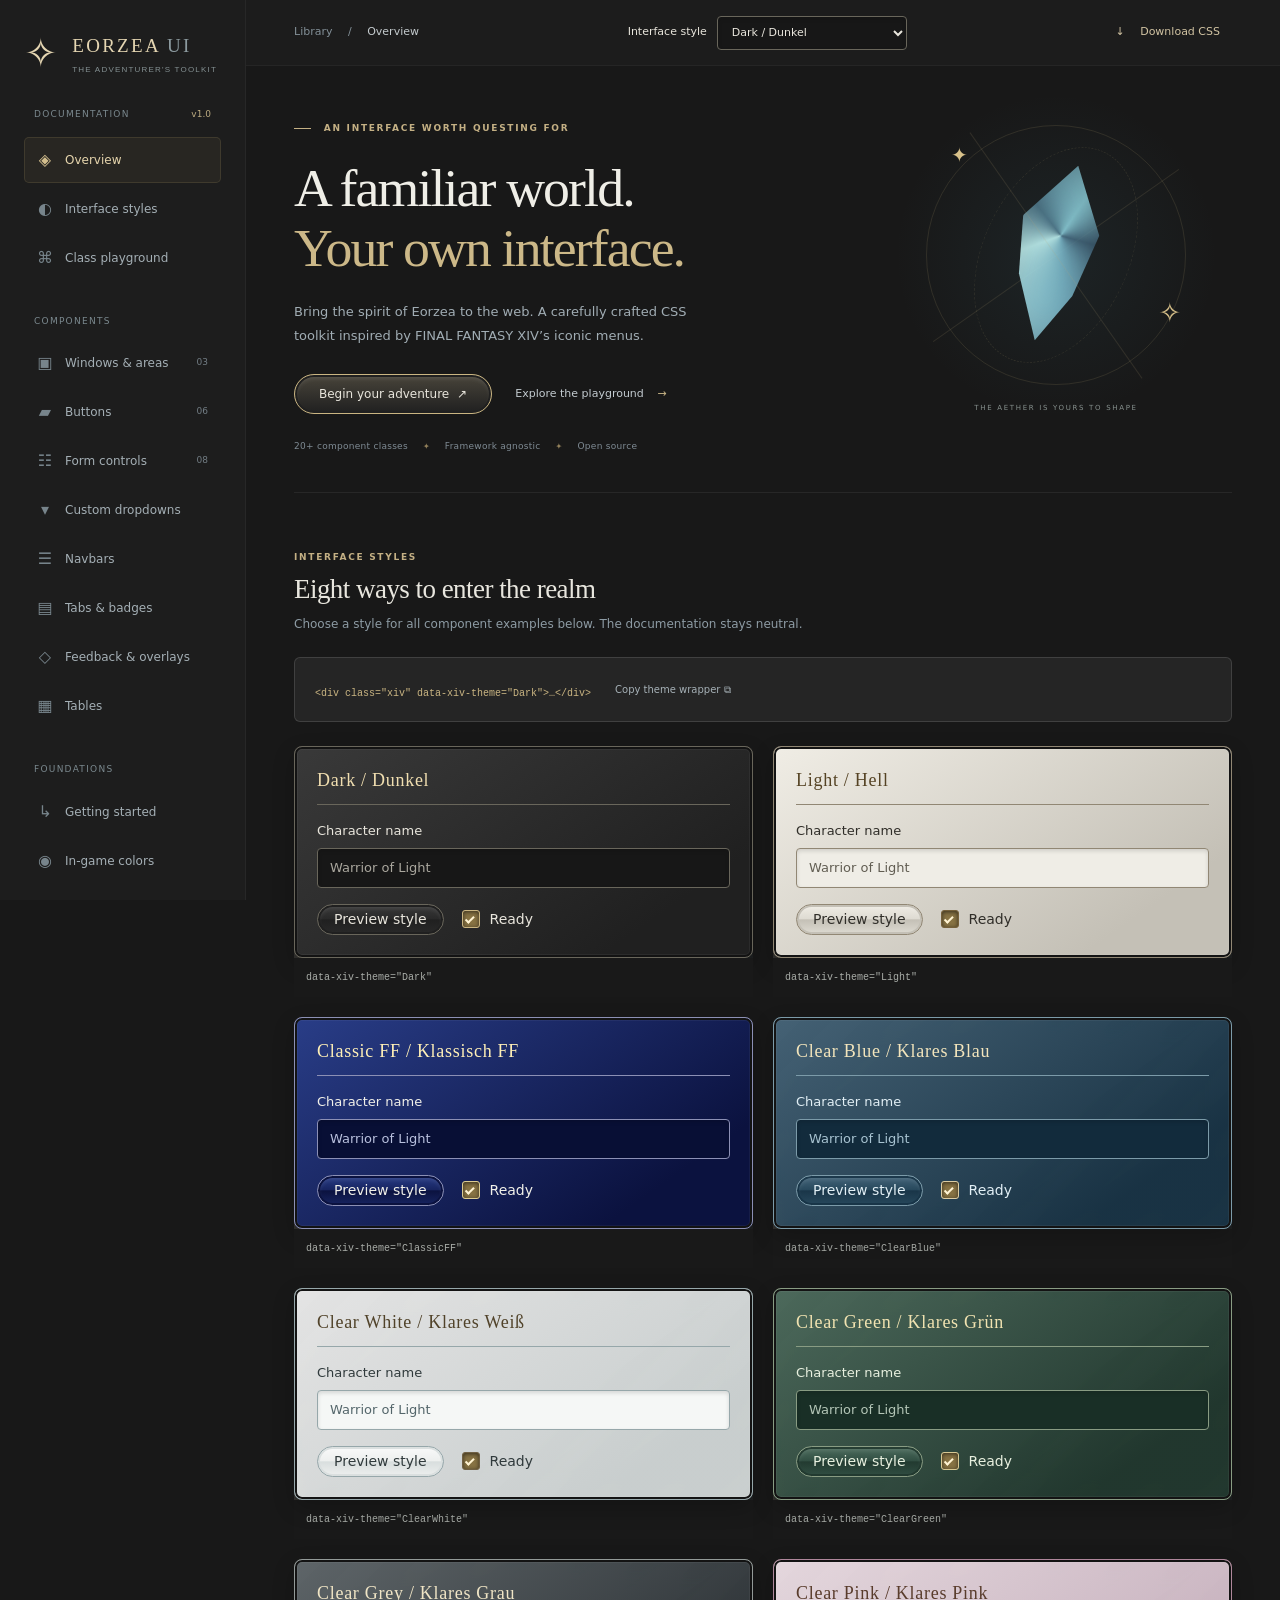
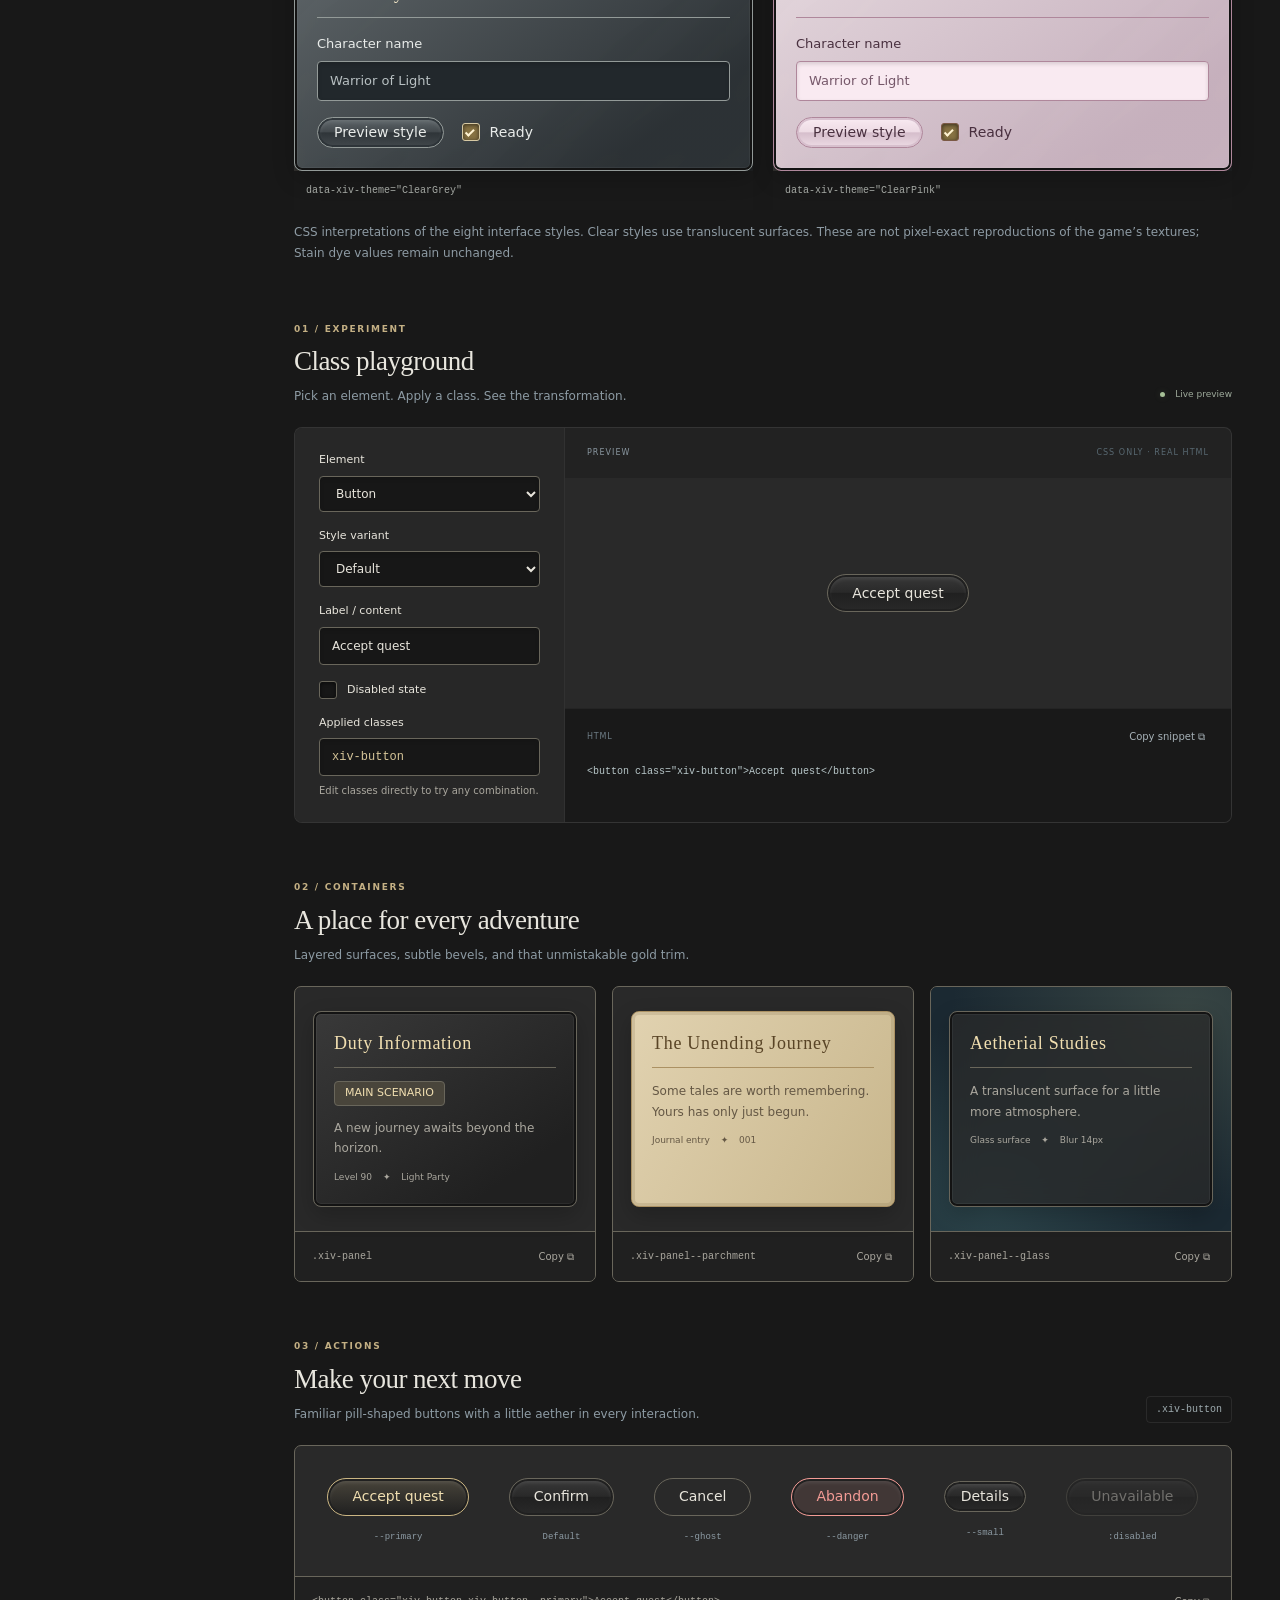
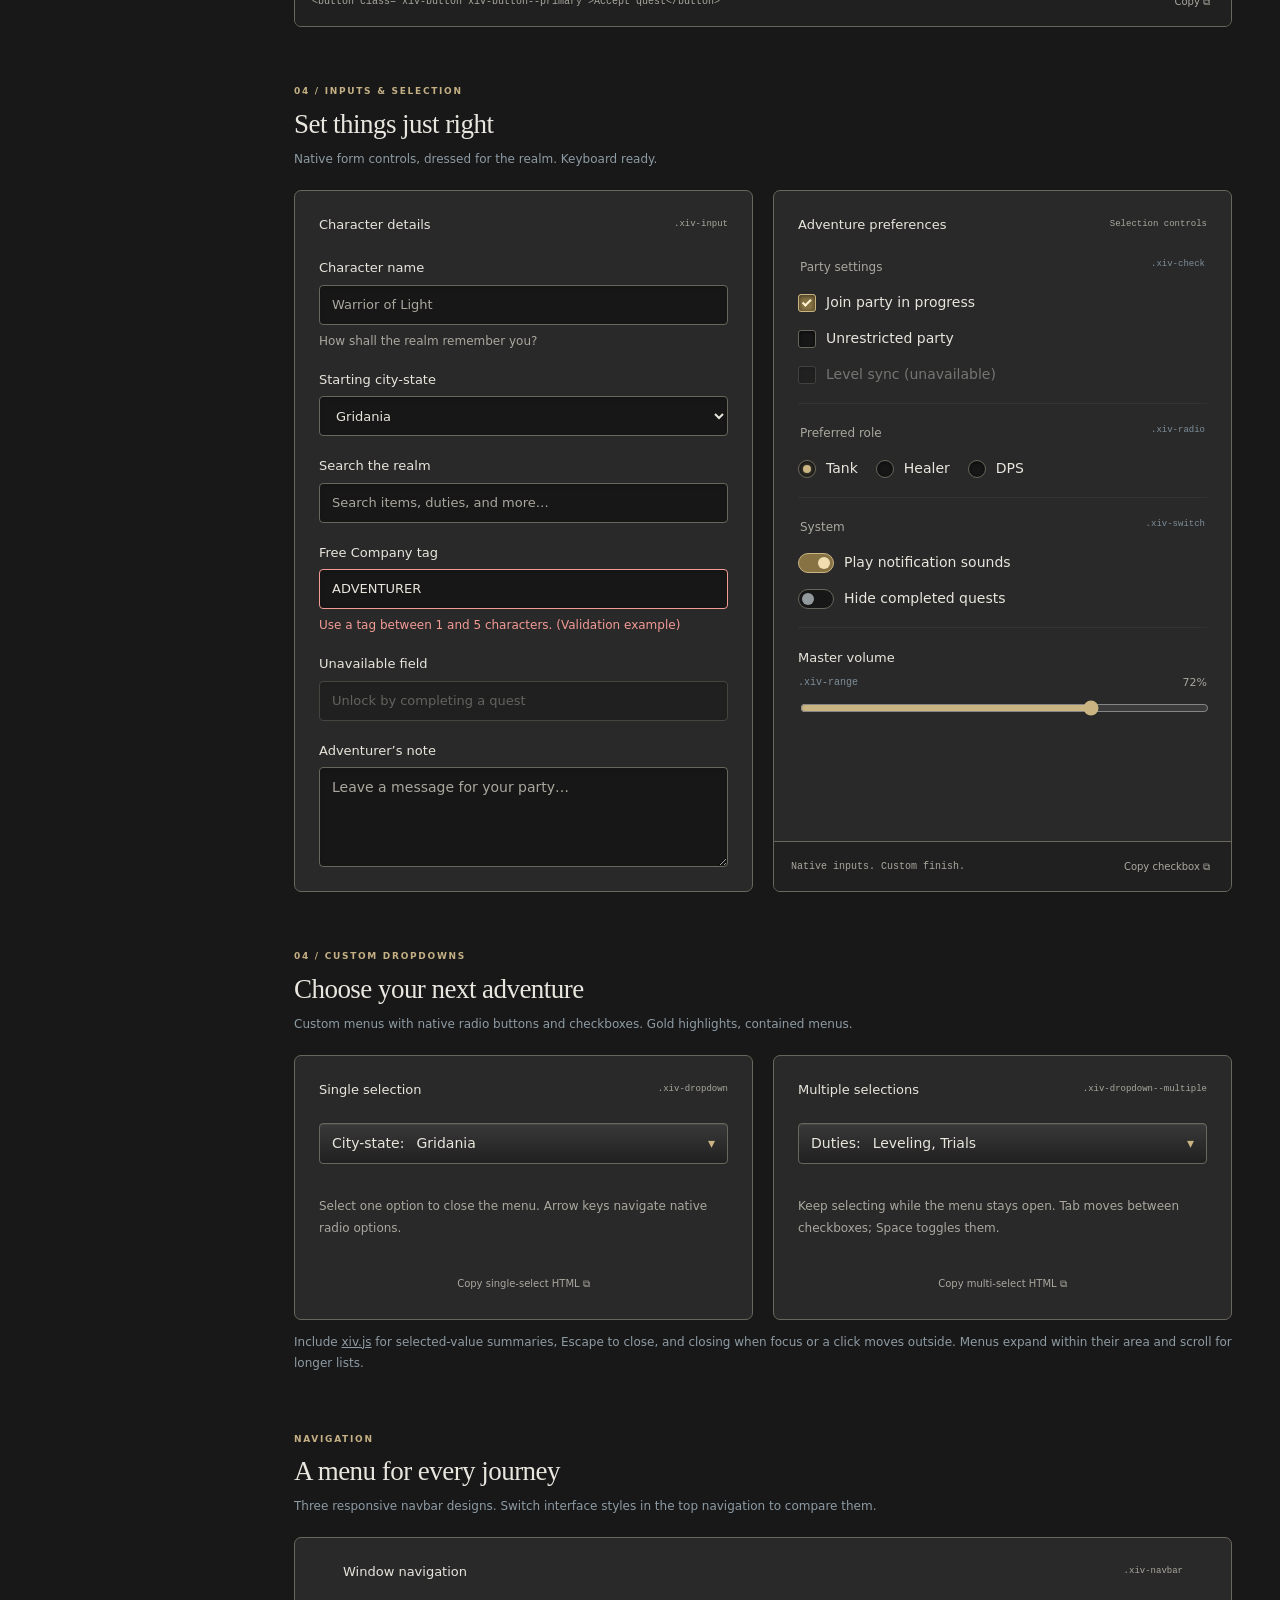
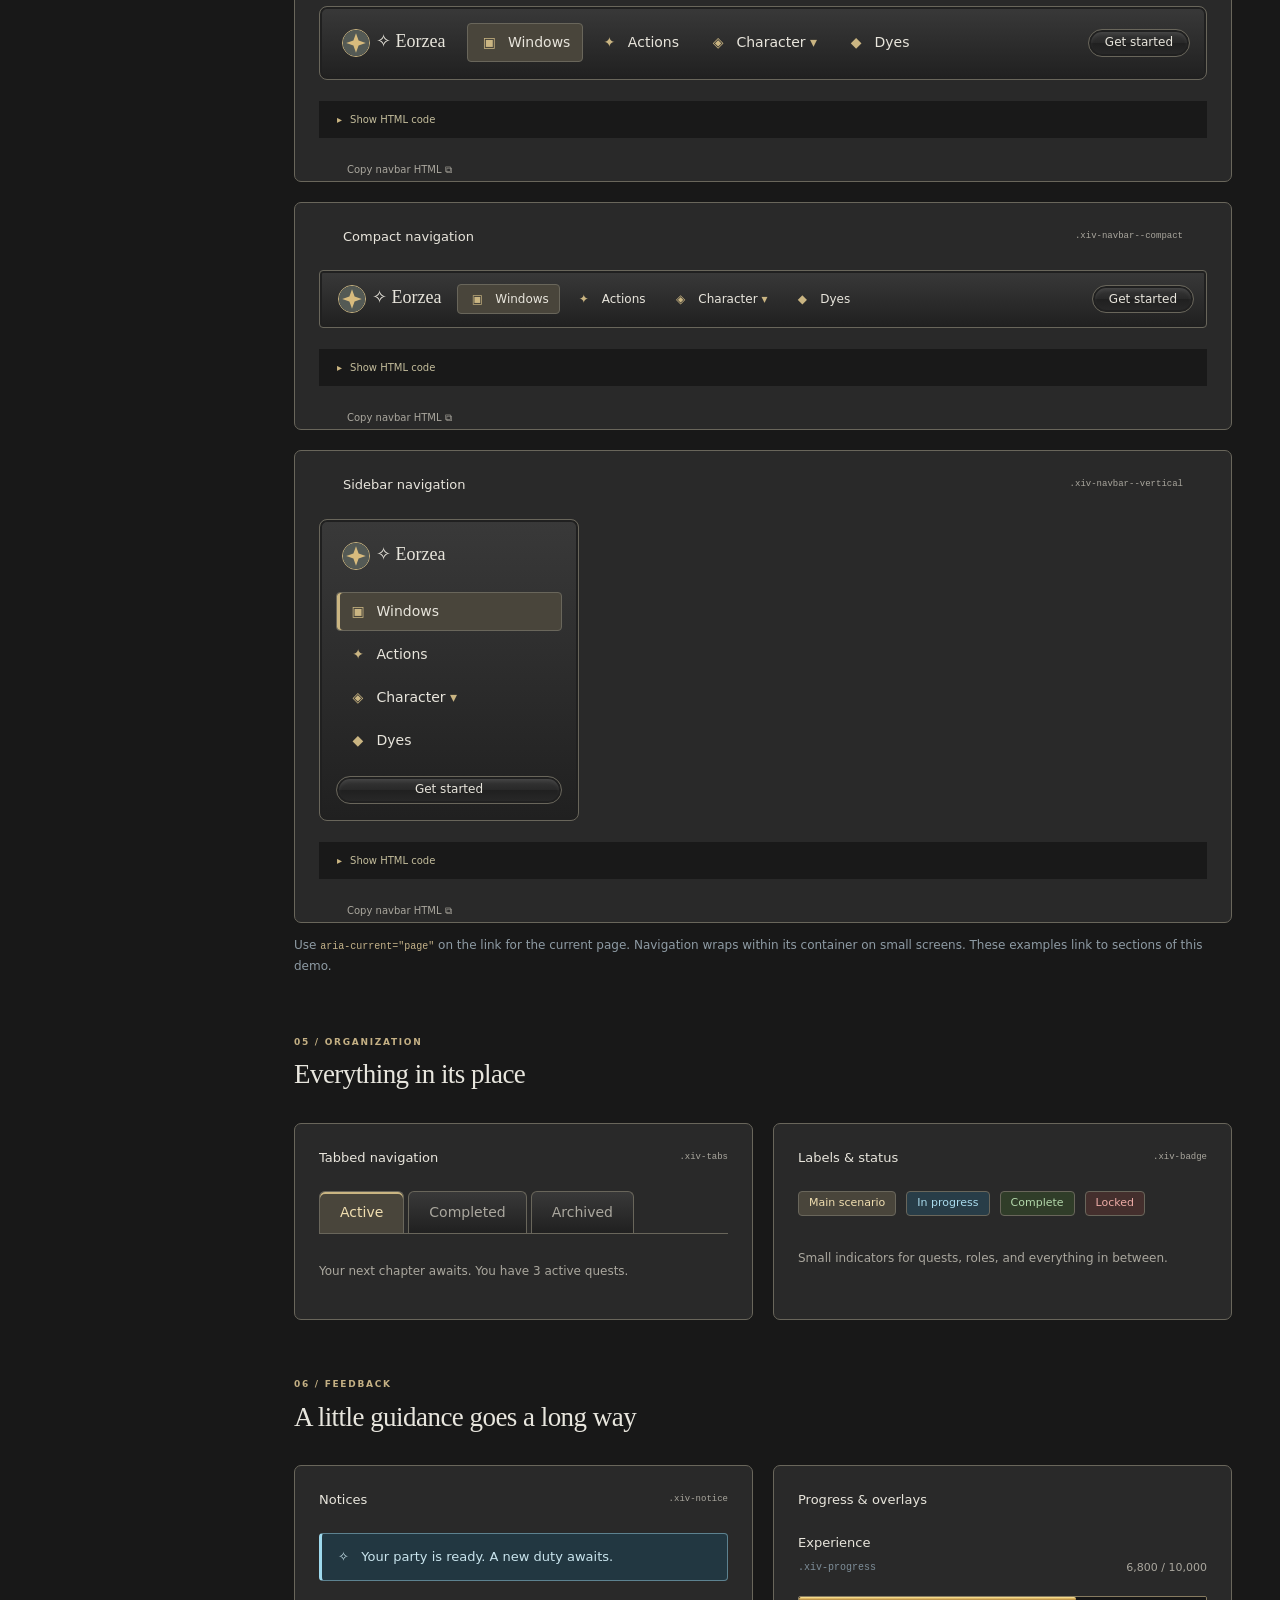
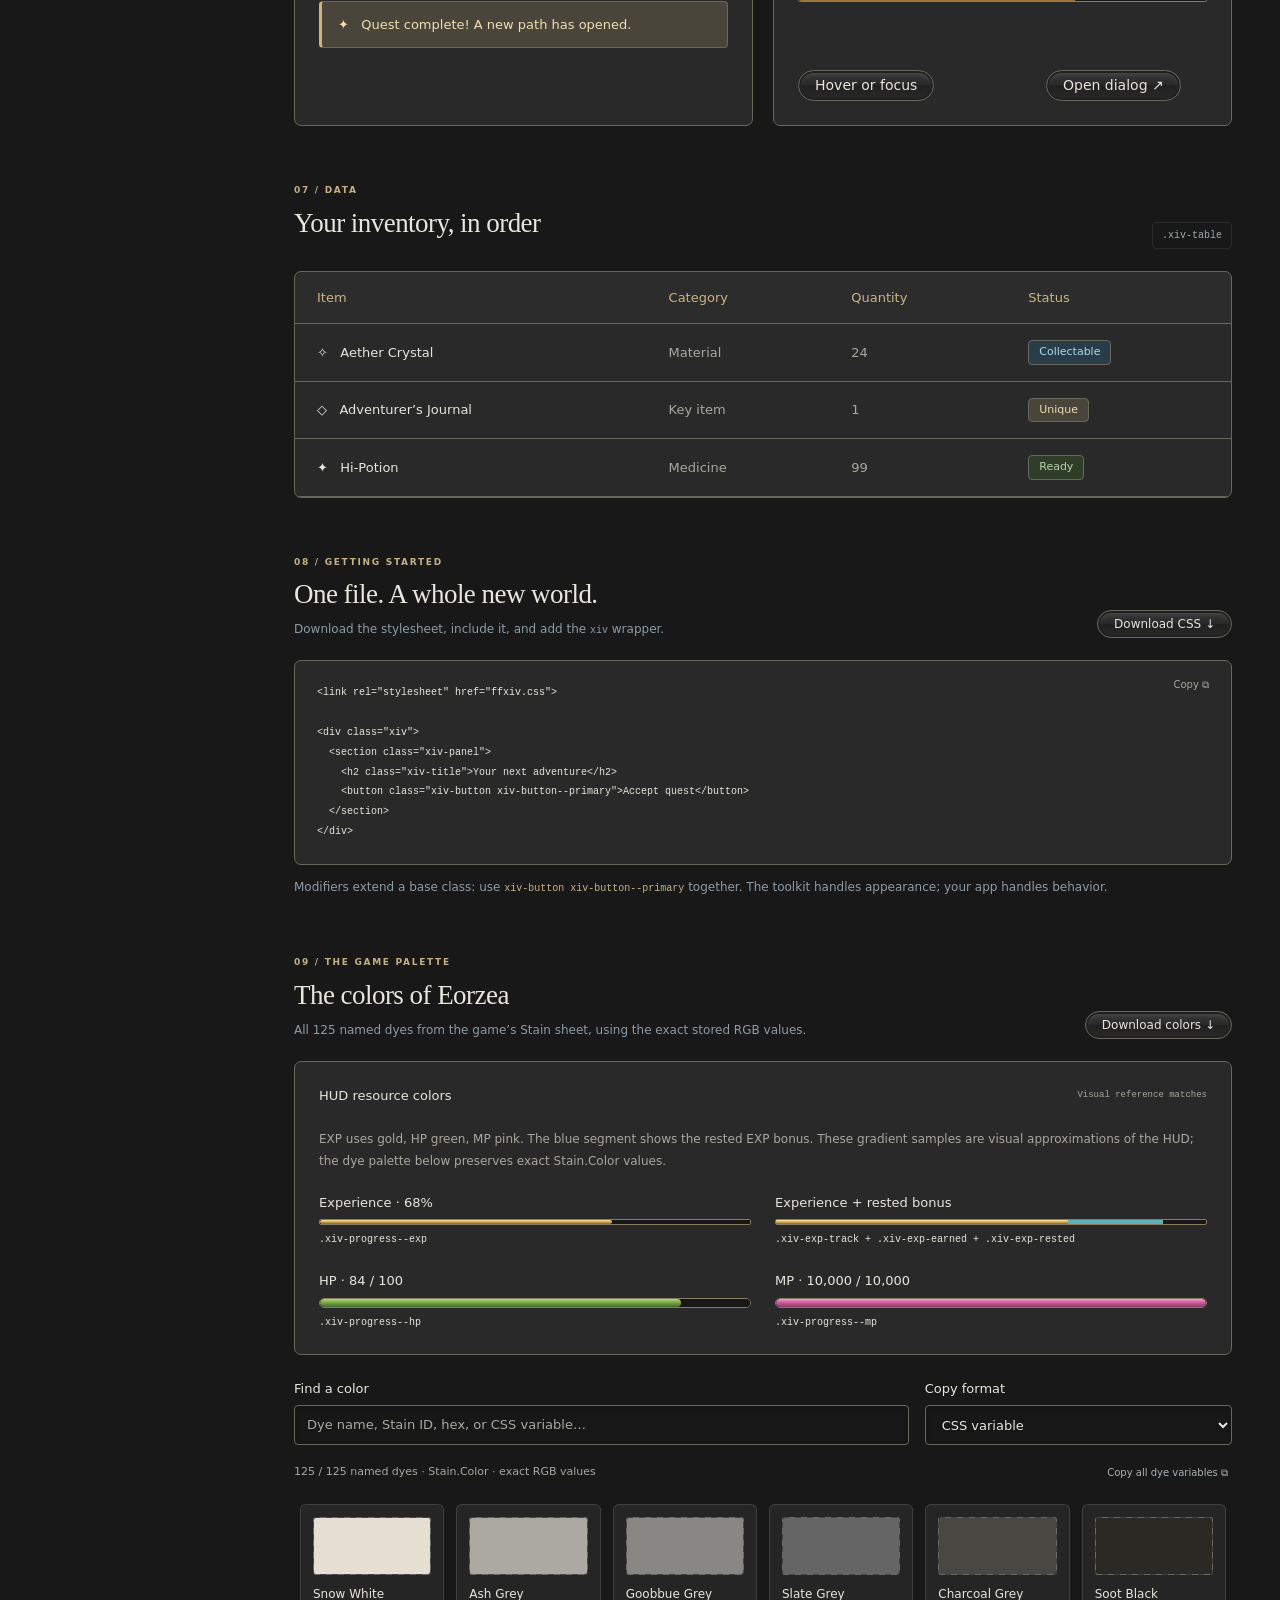
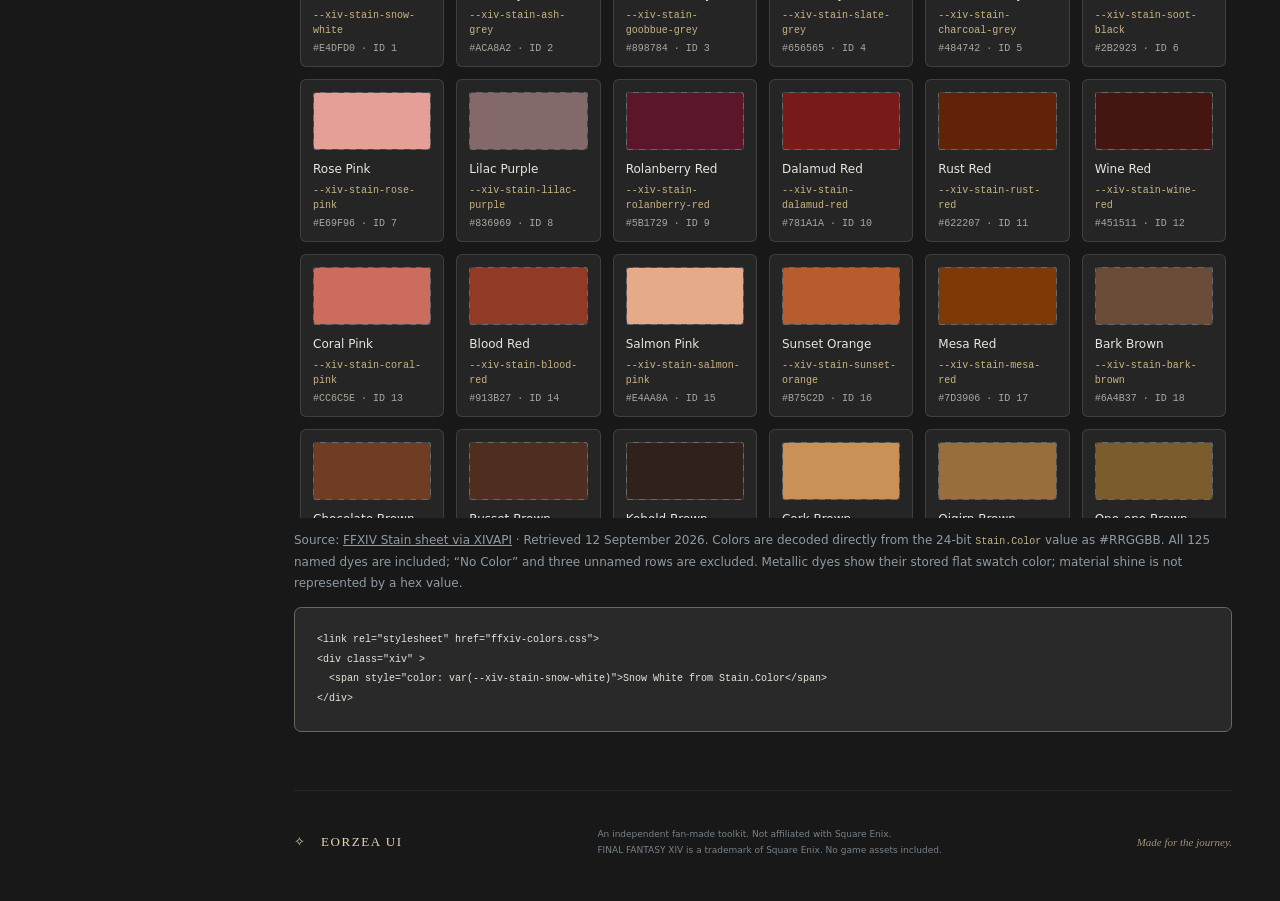
==== commit 6a3b0802: "add submenu and elements to navbars as well as icons" ====
--- a/index.html
+++ b/index.html
@@ -12,7 +12,7 @@
 <section id="dropdowns"><div class="section-heading"><div><div class="eyebrow">04 / CUSTOM DROPDOWNS</div><h2>Choose your next adventure</h2><p>Custom menus with native radio buttons and checkboxes. Gold highlights, contained menus.</p></div></div><div class="two-grid">
 <article class="component-card form-card"><h3>Single selection <code>.xiv-dropdown</code></h3><div id="single-example"><details class="xiv-dropdown" data-placeholder="Choose a city-state"><summary class="xiv-dropdown-trigger"><span>City-state:</span><span class="xiv-dropdown-value">Gridania</span></summary><fieldset class="xiv-dropdown-menu"><legend>Choose one city-state</legend><label class="xiv-radio xiv-dropdown-option"><input type="radio" name="city" value="gridania" checked> Gridania</label><label class="xiv-radio xiv-dropdown-option"><input type="radio" name="city" value="limsa"> Limsa Lominsa</label><label class="xiv-radio xiv-dropdown-option"><input type="radio" name="city" value="uldah"> Ul’dah</label><label class="xiv-radio xiv-dropdown-option"><input type="radio" name="city" value="ishgard" disabled> Ishgard (locked)</label></fieldset></details></div><p class="subtle">Select one option to close the menu. Arrow keys navigate native radio options.</p><button class="copy" data-dropdown-copy="single-example">Copy single-select HTML ⧉</button></article>
 <article class="component-card form-card"><h3>Multiple selections <code>.xiv-dropdown--multiple</code></h3><div id="multi-example"><details class="xiv-dropdown xiv-dropdown--multiple" data-placeholder="Choose duties"><summary class="xiv-dropdown-trigger"><span>Duties:</span><span class="xiv-dropdown-value">Leveling, Trials</span></summary><fieldset class="xiv-dropdown-menu"><legend>Select any number of duties</legend><label class="xiv-check xiv-dropdown-option"><input type="checkbox" name="duties" value="leveling" checked> Leveling</label><label class="xiv-check xiv-dropdown-option"><input type="checkbox" name="duties" value="trials" checked> Trials</label><label class="xiv-check xiv-dropdown-option"><input type="checkbox" name="duties" value="alliance"> Alliance Raids</label><label class="xiv-check xiv-dropdown-option"><input type="checkbox" name="duties" value="normal"> Normal Raids</label><label class="xiv-check xiv-dropdown-option"><input type="checkbox" name="duties" value="expert" disabled> Expert (locked)</label></fieldset></details></div><p class="subtle">Keep selecting while the menu stays open. Tab moves between checkboxes; Space toggles them.</p><button class="copy" data-dropdown-copy="multi-example">Copy multi-select HTML ⧉</button></article></div><p class="subtle">Include <a href="xiv.js" download>xiv.js</a> for selected-value summaries, Escape to close, and closing when focus or a click moves outside. Menus expand within their area and scroll for longer lists.</p></section>
-<section id="navbars"><div class="section-heading"><div><div class="eyebrow">NAVIGATION</div><h2>A menu for every journey</h2><p>Three responsive navbar designs. Switch interface styles in the top navigation to compare them.</p></div></div><div class="navbar-examples"><article class="component-card form-card"><h3>Window navigation<code>.xiv-navbar</code></h3><div id="navbar-standard"><nav class="xiv-navbar" aria-label="Window navigation"><a class="xiv-navbar-brand" href="#overview">✧ Eorzea</a><div class="xiv-navbar-links"><a class="xiv-nav-link" href="#panels">Windows</a><a class="xiv-nav-link" href="#buttons">Actions</a><a class="xiv-nav-link" href="#forms">Character</a><a class="xiv-nav-link" href="#tokens">Dyes</a></div><a class="xiv-button xiv-button--small" href="#installation">Get started</a></nav></div><button class="copy" data-navbar-copy="navbar-standard">Copy navbar HTML ⧉</button></article><article class="component-card form-card"><h3>Compact navigation<code>.xiv-navbar--compact</code></h3><div id="navbar-compact"><nav class="xiv-navbar xiv-navbar--compact" aria-label="Compact navigation"><a class="xiv-navbar-brand" href="#overview">✧ Eorzea</a><div class="xiv-navbar-links"><a class="xiv-nav-link" href="#panels">Windows</a><a class="xiv-nav-link" href="#buttons">Actions</a><a class="xiv-nav-link" href="#forms">Character</a><a class="xiv-nav-link" href="#tokens">Dyes</a></div><a class="xiv-button xiv-button--small" href="#installation">Get started</a></nav></div><button class="copy" data-navbar-copy="navbar-compact">Copy navbar HTML ⧉</button></article><article class="component-card form-card"><h3>Sidebar navigation<code>.xiv-navbar--vertical</code></h3><div id="navbar-vertical"><nav class="xiv-navbar xiv-navbar--vertical" aria-label="Sidebar navigation"><a class="xiv-navbar-brand" href="#overview">✧ Eorzea</a><div class="xiv-navbar-links"><a class="xiv-nav-link" href="#panels">Windows</a><a class="xiv-nav-link" href="#buttons">Actions</a><a class="xiv-nav-link" href="#forms">Character</a><a class="xiv-nav-link" href="#tokens">Dyes</a></div><a class="xiv-button xiv-button--small" href="#installation">Get started</a></nav></div><button class="copy" data-navbar-copy="navbar-vertical">Copy navbar HTML ⧉</button></article></div><p class="subtle">Use <code>aria-current="page"</code> on the link for the current page. Navigation wraps within its container on small screens. These examples link to sections of this demo.</p></section><section id="navigation"><div class="section-heading"><div><div class="eyebrow">05 / ORGANIZATION</div><h2>Everything in its place</h2></div></div><div class="two-grid"><article class="component-card form-card"><h3>Tabbed navigation <code>.xiv-tabs</code></h3><div class="xiv-tabs" role="tablist" aria-label="Journal"><button class="xiv-tab" role="tab" id="tab-active" aria-controls="tab-content" aria-selected="true">Active</button><button class="xiv-tab" role="tab" id="tab-completed" aria-controls="tab-content" aria-selected="false" tabindex="-1">Completed</button><button class="xiv-tab" role="tab" id="tab-archived" aria-controls="tab-content" aria-selected="false" tabindex="-1">Archived</button></div><div id="tab-content" role="tabpanel" aria-labelledby="tab-active" tabindex="0">Your next chapter awaits. You have 3 active quests.</div></article><article class="component-card form-card"><h3>Labels & status <code>.xiv-badge</code></h3><div class="row badge-row"><span class="xiv-badge">Main scenario</span><span class="xiv-badge xiv-badge--blue">In progress</span><span class="xiv-badge xiv-badge--green">Complete</span><span class="xiv-badge xiv-badge--red">Locked</span></div><p class="subtle">Small indicators for quests, roles, and everything in between.</p></article></div></section>
+<section id="navbars"><div class="section-heading"><div><div class="eyebrow">NAVIGATION</div><h2>A menu for every journey</h2><p>Three responsive navbar designs. Switch interface styles in the top navigation to compare them.</p></div></div><div class="navbar-examples"><article class="component-card form-card"><h3>Window navigation<code>.xiv-navbar</code></h3><div id="navbar-standard"><nav class="xiv-navbar" aria-label="Window navigation"><a class="xiv-navbar-brand" href="#overview"><img class="xiv-navbar-image" src="data:image/svg+xml,%3Csvg xmlns=%22http://www.w3.org/2000/svg%22 viewBox=%220 0 40 40%22%3E%3Crect width=%2240%22 height=%2240%22 fill=%22%23545a55%22/%3E%3Cpath d=%22M20 5l4 11 11 4-11 4-4 11-4-11-11-4 11-4z%22 fill=%22%23d8bb7d%22/%3E%3C/svg%3E" alt="">✧ Eorzea</a><div class="xiv-navbar-links"><a class="xiv-nav-link" href="#panels" aria-current="page"><span class="xiv-nav-icon">▣</span> Windows</a><a class="xiv-nav-link" href="#buttons"><span class="xiv-nav-icon">✦</span> Actions</a><div class="xiv-navbar-submenu"><a class="xiv-nav-link" href="#forms"><span class="xiv-nav-icon">◈</span> Character</a><div class="xiv-navbar-submenu-items"><a class="xiv-nav-link" href="#forms"><span class="xiv-nav-icon">◇</span> Details</a><div class="xiv-navbar-submenu"><a class="xiv-nav-link" href="#dropdowns"><span class="xiv-nav-icon">⚙</span> Preferences</a><div class="xiv-navbar-submenu-items"><a class="xiv-nav-link" href="#forms"><span class="xiv-nav-icon">◉</span> Interface</a><a class="xiv-nav-link" href="#tokens"><span class="xiv-nav-icon">✧</span> Colors</a></div></div><a class="xiv-nav-link" href="#tables"><span class="xiv-nav-icon">▦</span> Inventory</a></div></div><a class="xiv-nav-link" href="#tokens"><span class="xiv-nav-icon">◆</span> Dyes</a></div><a class="xiv-button xiv-button--small" href="#installation">Get started</a></nav></div><button class="copy" data-navbar-copy="navbar-standard">Copy navbar HTML ⧉</button></article><article class="component-card form-card"><h3>Compact navigation<code>.xiv-navbar--compact</code></h3><div id="navbar-compact"><nav class="xiv-navbar xiv-navbar--compact" aria-label="Compact navigation"><a class="xiv-navbar-brand" href="#overview"><img class="xiv-navbar-image" src="data:image/svg+xml,%3Csvg xmlns=%22http://www.w3.org/2000/svg%22 viewBox=%220 0 40 40%22%3E%3Crect width=%2240%22 height=%2240%22 fill=%22%23545a55%22/%3E%3Cpath d=%22M20 5l4 11 11 4-11 4-4 11-4-11-11-4 11-4z%22 fill=%22%23d8bb7d%22/%3E%3C/svg%3E" alt="">✧ Eorzea</a><div class="xiv-navbar-links"><a class="xiv-nav-link" href="#panels" aria-current="page"><span class="xiv-nav-icon">▣</span> Windows</a><a class="xiv-nav-link" href="#buttons"><span class="xiv-nav-icon">✦</span> Actions</a><div class="xiv-navbar-submenu"><a class="xiv-nav-link" href="#forms"><span class="xiv-nav-icon">◈</span> Character</a><div class="xiv-navbar-submenu-items"><a class="xiv-nav-link" href="#forms"><span class="xiv-nav-icon">◇</span> Details</a><div class="xiv-navbar-submenu"><a class="xiv-nav-link" href="#dropdowns"><span class="xiv-nav-icon">⚙</span> Preferences</a><div class="xiv-navbar-submenu-items"><a class="xiv-nav-link" href="#forms"><span class="xiv-nav-icon">◉</span> Interface</a><a class="xiv-nav-link" href="#tokens"><span class="xiv-nav-icon">✧</span> Colors</a></div></div><a class="xiv-nav-link" href="#tables"><span class="xiv-nav-icon">▦</span> Inventory</a></div></div><a class="xiv-nav-link" href="#tokens"><span class="xiv-nav-icon">◆</span> Dyes</a></div><a class="xiv-button xiv-button--small" href="#installation">Get started</a></nav></div><button class="copy" data-navbar-copy="navbar-compact">Copy navbar HTML ⧉</button></article><article class="component-card form-card"><h3>Sidebar navigation<code>.xiv-navbar--vertical</code></h3><div id="navbar-vertical"><nav class="xiv-navbar xiv-navbar--vertical" aria-label="Sidebar navigation"><a class="xiv-navbar-brand" href="#overview"><img class="xiv-navbar-image" src="data:image/svg+xml,%3Csvg xmlns=%22http://www.w3.org/2000/svg%22 viewBox=%220 0 40 40%22%3E%3Crect width=%2240%22 height=%2240%22 fill=%22%23545a55%22/%3E%3Cpath d=%22M20 5l4 11 11 4-11 4-4 11-4-11-11-4 11-4z%22 fill=%22%23d8bb7d%22/%3E%3C/svg%3E" alt="">✧ Eorzea</a><div class="xiv-navbar-links"><a class="xiv-nav-link" href="#panels" aria-current="page"><span class="xiv-nav-icon">▣</span> Windows</a><a class="xiv-nav-link" href="#buttons"><span class="xiv-nav-icon">✦</span> Actions</a><div class="xiv-navbar-submenu"><a class="xiv-nav-link" href="#forms"><span class="xiv-nav-icon">◈</span> Character</a><div class="xiv-navbar-submenu-items"><a class="xiv-nav-link" href="#forms"><span class="xiv-nav-icon">◇</span> Details</a><div class="xiv-navbar-submenu"><a class="xiv-nav-link" href="#dropdowns"><span class="xiv-nav-icon">⚙</span> Preferences</a><div class="xiv-navbar-submenu-items"><a class="xiv-nav-link" href="#forms"><span class="xiv-nav-icon">◉</span> Interface</a><a class="xiv-nav-link" href="#tokens"><span class="xiv-nav-icon">✧</span> Colors</a></div></div><a class="xiv-nav-link" href="#tables"><span class="xiv-nav-icon">▦</span> Inventory</a></div></div><a class="xiv-nav-link" href="#tokens"><span class="xiv-nav-icon">◆</span> Dyes</a></div><a class="xiv-button xiv-button--small" href="#installation">Get started</a></nav></div><button class="copy" data-navbar-copy="navbar-vertical">Copy navbar HTML ⧉</button></article></div><p class="subtle">Use <code>aria-current="page"</code> on the link for the current page. Navigation wraps within its container on small screens. These examples link to sections of this demo.</p></section><section id="navigation"><div class="section-heading"><div><div class="eyebrow">05 / ORGANIZATION</div><h2>Everything in its place</h2></div></div><div class="two-grid"><article class="component-card form-card"><h3>Tabbed navigation <code>.xiv-tabs</code></h3><div class="xiv-tabs" role="tablist" aria-label="Journal"><button class="xiv-tab" role="tab" id="tab-active" aria-controls="tab-content" aria-selected="true">Active</button><button class="xiv-tab" role="tab" id="tab-completed" aria-controls="tab-content" aria-selected="false" tabindex="-1">Completed</button><button class="xiv-tab" role="tab" id="tab-archived" aria-controls="tab-content" aria-selected="false" tabindex="-1">Archived</button></div><div id="tab-content" role="tabpanel" aria-labelledby="tab-active" tabindex="0">Your next chapter awaits. You have 3 active quests.</div></article><article class="component-card form-card"><h3>Labels & status <code>.xiv-badge</code></h3><div class="row badge-row"><span class="xiv-badge">Main scenario</span><span class="xiv-badge xiv-badge--blue">In progress</span><span class="xiv-badge xiv-badge--green">Complete</span><span class="xiv-badge xiv-badge--red">Locked</span></div><p class="subtle">Small indicators for quests, roles, and everything in between.</p></article></div></section>
 <section id="feedback"><div class="section-heading"><div><div class="eyebrow">06 / FEEDBACK</div><h2>A little guidance goes a long way</h2></div></div><div class="two-grid"><article class="component-card form-card"><h3>Notices <code>.xiv-notice</code></h3><div class="xiv-notice">✧ &nbsp; Your party is ready. A new duty awaits.</div><div class="xiv-notice xiv-notice--quest">✦ &nbsp; Quest complete! A new path has opened.</div></article><article class="component-card form-card"><h3>Progress & overlays</h3><label class="xiv-field" for="exp">Experience <span class="range-label"><code>.xiv-progress</code><span>6,800 / 10,000</span></span></label><progress class="xiv-progress xiv-progress--exp" id="exp" value="6800" max="10000">68%</progress><div class="row"><span class="xiv-tooltip"><button class="xiv-button xiv-button--small" aria-describedby="tooltip">Hover or focus</button><span role="tooltip" id="tooltip" class="xiv-tooltip-content">A little wisdom for your journey.</span></span><button class="xiv-button xiv-button--small" id="open-dialog">Open dialog ↗</button></div></article></div></section>
 <section id="tables"><div class="section-heading"><div><div class="eyebrow">07 / DATA</div><h2>Your inventory, in order</h2></div><code class="base-class">.xiv-table</code></div><div class="component-card table-scroll"><table class="xiv-table"><caption class="sr-only">Example adventurer inventory</caption><thead><tr><th scope="col">Item</th><th scope="col">Category</th><th scope="col">Quantity</th><th scope="col">Status</th></tr></thead><tbody><tr><td>✧ &nbsp; Aether Crystal</td><td>Material</td><td>24</td><td><span class="xiv-badge xiv-badge--blue">Collectable</span></td></tr><tr><td>◇ &nbsp; Adventurer’s Journal</td><td>Key item</td><td>1</td><td><span class="xiv-badge">Unique</span></td></tr><tr><td>✦ &nbsp; Hi-Potion</td><td>Medicine</td><td>99</td><td><span class="xiv-badge xiv-badge--green">Ready</span></td></tr></tbody></table></div></section>
 <section id="installation"><div class="section-heading"><div><div class="eyebrow">08 / GETTING STARTED</div><h2>One file. A whole new world.</h2><p>Download the stylesheet, include it, and add the <code>xiv</code> wrapper.</p></div><a class="xiv-button xiv-button--small" href="ffxiv.css" download>Download CSS ↓</a></div><div class="component-card install-code"><button class="copy" data-copy="install">Copy ⧉</button><pre><code>&lt;link rel="stylesheet" href="ffxiv.css"&gt;
@@ -34,4 +34,4 @@
 &lt;/div&gt;</code></pre></div></section>
 <footer><a class="brand" href="#overview">✧ &nbsp; EORZEA UI</a><p>An independent fan-made toolkit. Not affiliated with Square Enix.<br>FINAL FANTASY XIV is a trademark of Square Enix. No game assets included.</p><span>Made for the journey.</span></footer></div></main>
 <dialog id="dialog" class="xiv-panel xiv-dialog"><h2 class="xiv-title" id="dialog-title">Abandon this quest?</h2><p>You can always return to begin another adventure. This is a demo; no data will be removed.</p><form method="dialog" class="row"><button class="xiv-button" value="cancel" autofocus>Keep quest</button><button class="xiv-button xiv-button--danger" value="confirm">Abandon quest</button></form></dialog><div id="toast" class="xiv-notice" role="status" aria-live="polite"></div>
-</body></html>
+</body></html>
--- a/demo.css
+++ b/demo.css
@@ -9,8 +9,8 @@
 .brand b { font-weight: 400; color: #8c9a9f; }
 .brand-mark { font-size: 40px; line-height: 1; }
 .brand small { font: 8px 'Segoe UI', sans-serif; letter-spacing: .15em; display: block; color: #849092; margin-top: 8px; }
-..sidebar nav-label { font-size: 9px; letter-spacing: .14em; color: #7b898f; margin: 34px 10px 12px; display: flex; justify-content: space-between; }
-..sidebar nav-label span { color: #bead82; letter-spacing: 0; }
+.sidebar .nav-label { font-size: 9px; letter-spacing: .14em; color: #7b898f; margin: 34px 10px 12px; display: flex; justify-content: space-between; }
+.sidebar .nav-label span { color: #bead82; letter-spacing: 0; }
 .sidebar nav a { display: flex; gap: 12px; align-items: center; padding: 10px 12px; margin: 3px 0; text-decoration: none; font-size: 12px; color: #a4afb5; border: 1px solid transparent; border-radius: 5px; }
 .sidebar nav a > span { width: 16px; color: #77848b; font-size: 16px; text-align: center; }
 .sidebar nav a small { margin-left: auto; font-size: 9px; color: #737e85; }
@@ -89,7 +89,7 @@
 .sr-only { position: absolute; width: 1px; height: 1px; overflow: hidden; clip-path: inset(50%); }
 @media(min-width:1600px) { .hero-art { right: 100px; } }
 @media(max-width:1150px) { .sidebar { width: 215px; padding: 28px 16px; }main { margin-left: 215px; }.page { padding: 0 30px; }.topbar { padding: 0 30px; }.hero-art { right: -90px; opacity: .5; }.hero p { max-width: 390px; }.three-grid { grid-template-columns: 1fr; }.sample { min-height: auto; }.sample > .xiv-panel { min-height: auto; }.hero-actions { gap: 16px; }.playground { grid-template-columns: 240px 1fr; }footer { flex-wrap: wrap; } }
-@media(max-width:760px) { .sidebar { position: relative; width: auto; padding: 18px 20px; border-bottom: 1px solid #ffffff12; }.sidebar > ..sidebar nav-label, .sidebar-bottom { display: none; }.brand-mark { font-size: 28px; }.brand small { display: none; }.sidebar nav { display: flex; overflow-x: auto; margin-top: 16px; gap: 5px; }.sidebar nav ..sidebar nav-label, .sidebar nav a small, .sidebar nav a > span { display: none; }.sidebar nav a { flex-shrink: 0; padding: 7px 10px; font-size: 11px; }main { margin: 0; }.topbar { height: 48px; padding: 0 20px; }.page { padding: 0 20px; }.hero { padding-top: 35px; }.hero-art { right: -180px; opacity: .28; }.hero p { max-width: 340px; }.hero-actions { flex-wrap: wrap; }.hero-meta { gap: 9px; font-size: 8px; }.playground, .two-grid { grid-template-columns: 1fr; }.play-controls { border-right: 0; border-bottom: 1px solid #ffffff12; }.section-heading { align-items: flex-start; }.section-heading h2 { font-size: 24px; }.section-heading .live { display: none; }.token-grid { grid-template-columns: repeat(2, 1fr); }section { margin-bottom: 40px; }.base-class { display: none; }footer { gap: 10px; } }
+@media(max-width:760px) { .sidebar { position: relative; width: auto; padding: 18px 20px; border-bottom: 1px solid #ffffff12; }.sidebar > .nav-label, .sidebar-bottom { display: none; }.brand-mark { font-size: 28px; }.brand small { display: none; }.sidebar nav { display: flex; overflow-x: auto; margin-top: 16px; gap: 5px; }.sidebar nav .nav-label, .sidebar nav a small, .sidebar nav a > span { display: none; }.sidebar nav a { flex-shrink: 0; padding: 7px 10px; font-size: 11px; }main { margin: 0; }.topbar { height: 48px; padding: 0 20px; }.page { padding: 0 20px; }.hero { padding-top: 35px; }.hero-art { right: -180px; opacity: .28; }.hero p { max-width: 340px; }.hero-actions { flex-wrap: wrap; }.hero-meta { gap: 9px; font-size: 8px; }.playground, .two-grid { grid-template-columns: 1fr; }.play-controls { border-right: 0; border-bottom: 1px solid #ffffff12; }.section-heading { align-items: flex-start; }.section-heading h2 { font-size: 24px; }.section-heading .live { display: none; }.token-grid { grid-template-columns: repeat(2, 1fr); }section { margin-bottom: 40px; }.base-class { display: none; }footer { gap: 10px; } }
 @media(prefers-reduced-motion:reduce) { html { scroll-behavior: auto; } }
 
 .sidebar nav { scrollbar-width: thin; scrollbar-color: #59615b #1d1d1d; }
@@ -127,6 +127,27 @@
 html { scroll-padding-top: 110px; }
 .navbar-examples { display: grid; gap: 20px; }
 .navbar-examples .copy { align-self: flex-start; }
+.component-code { margin: 0; padding: 14px 18px; border-top: 1px solid #ffffff12; background: #191919; color: #c4bd9c; font: 10px/1.6 Consolas, monospace; white-space: pre-wrap; overflow-wrap: anywhere; max-height: 180px; overflow: auto; }
+.code-disclosure { margin: 0; border-top: 1px solid #ffffff12; background: #191919; }
+.code-disclosure summary { cursor: pointer; padding: 11px 18px; color: #c4bd9c; font-size: 10px; list-style: none; }
+.code-disclosure summary::-webkit-details-marker { display: none; }
+.code-disclosure summary::before { content: '▸'; margin-right: 8px; color: var(--xiv-gold); }
+.code-disclosure[open] summary::before { content: '▾'; }
+.code-disclosure .component-code { border-top: 1px solid #ffffff0c; }
+.navbar-examples .form-card { padding-bottom: 0; }
+.navbar-examples .form-card > h3, .navbar-examples .form-card > button { margin-left: 24px; margin-right: 24px; }
+.xiv-navbar-image { width: 28px; height: 28px; object-fit: cover; border-radius: 50%; border: 1px solid var(--xiv-gold); vertical-align: middle; margin-right: 6px; }
+.xiv-navbar-submenu { position: relative; }
+.xiv-navbar-submenu > .xiv-nav-link::after { content: ' ▾'; color: var(--xiv-gold); }
+.xiv-navbar-submenu-items { display: grid; visibility: hidden; opacity: 0; pointer-events: none; position: absolute; top: 100%; left: 0; min-width: 170px; padding: 6px; z-index: 4; background: var(--xiv-surface-deep); border: 1px solid var(--xiv-border); border-radius: 4px; box-shadow: 0 6px 16px #0008; transform: translateY(-4px); transition: opacity .16s ease, transform .16s ease, visibility 0s linear .22s; }
+.xiv-navbar-submenu:hover > .xiv-navbar-submenu-items, .xiv-navbar-submenu:focus-within > .xiv-navbar-submenu-items, .xiv-navbar-submenu.is-open > .xiv-navbar-submenu-items { visibility: visible; opacity: 1; pointer-events: auto; transform: translateY(0); transition-delay: 0s; }
+.xiv-navbar-submenu-items .xiv-nav-link { white-space: nowrap; }
+.xiv-nav-icon { display: inline-block; width: 18px; color: var(--xiv-gold); text-align: center; margin-right: 5px; }
+.xiv-navbar-submenu-items .xiv-navbar-submenu > .xiv-nav-link::after { content: ' ▸'; }
+.xiv-navbar-submenu-items .xiv-navbar-submenu .xiv-navbar-submenu-items { top: 0; left: 100%; margin-left: 4px; }
+.xiv-navbar--vertical .xiv-navbar-submenu-items { display: none; position: static; margin-left: 12px; box-shadow: none; transform: none; }
+.xiv-navbar--vertical .xiv-navbar-submenu:hover > .xiv-navbar-submenu-items, .xiv-navbar--vertical .xiv-navbar-submenu:focus-within > .xiv-navbar-submenu-items, .xiv-navbar--vertical .xiv-navbar-submenu.is-open > .xiv-navbar-submenu-items { display: grid; visibility: visible; opacity: 1; pointer-events: auto; }
+.navbar-preview-note { margin: 12px 24px 18px; color: var(--xiv-muted); font-size: 11px; }
 @media (max-width:760px) { .topbar > div { display: none; }.topbar { gap: 8px; }.topbar > .xiv-field { flex: 1; }.topbar > .xiv-field .xiv-select { width: auto; min-width: 0; flex: 1; }.topbar > a span { display: none; } }
 .theme-toolbar { display: flex; align-items: end; flex-wrap: wrap; gap: 20px; margin: 24px 0; padding: 20px; background: #252525; border: 1px solid #ffffff20; border-radius: 6px; }
 .theme-toolbar .xiv-field { flex: 1 1 220px; }
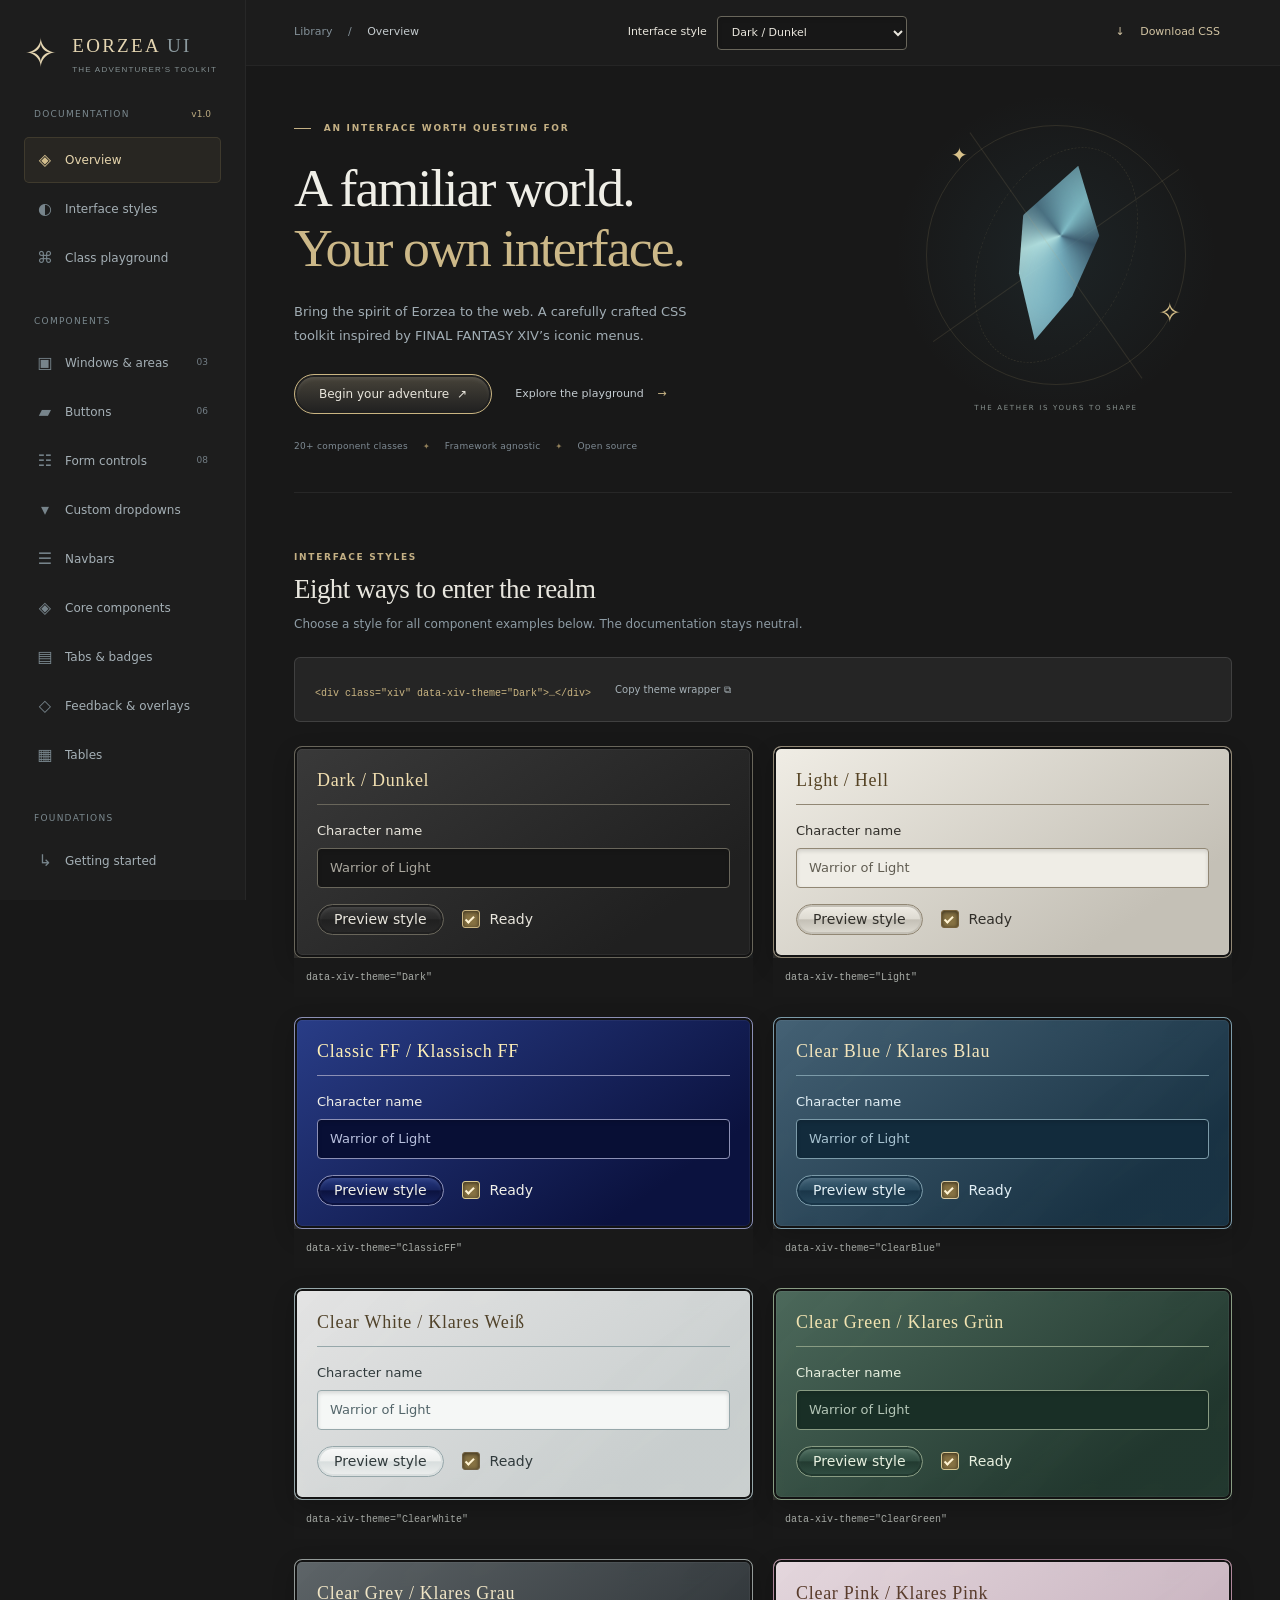
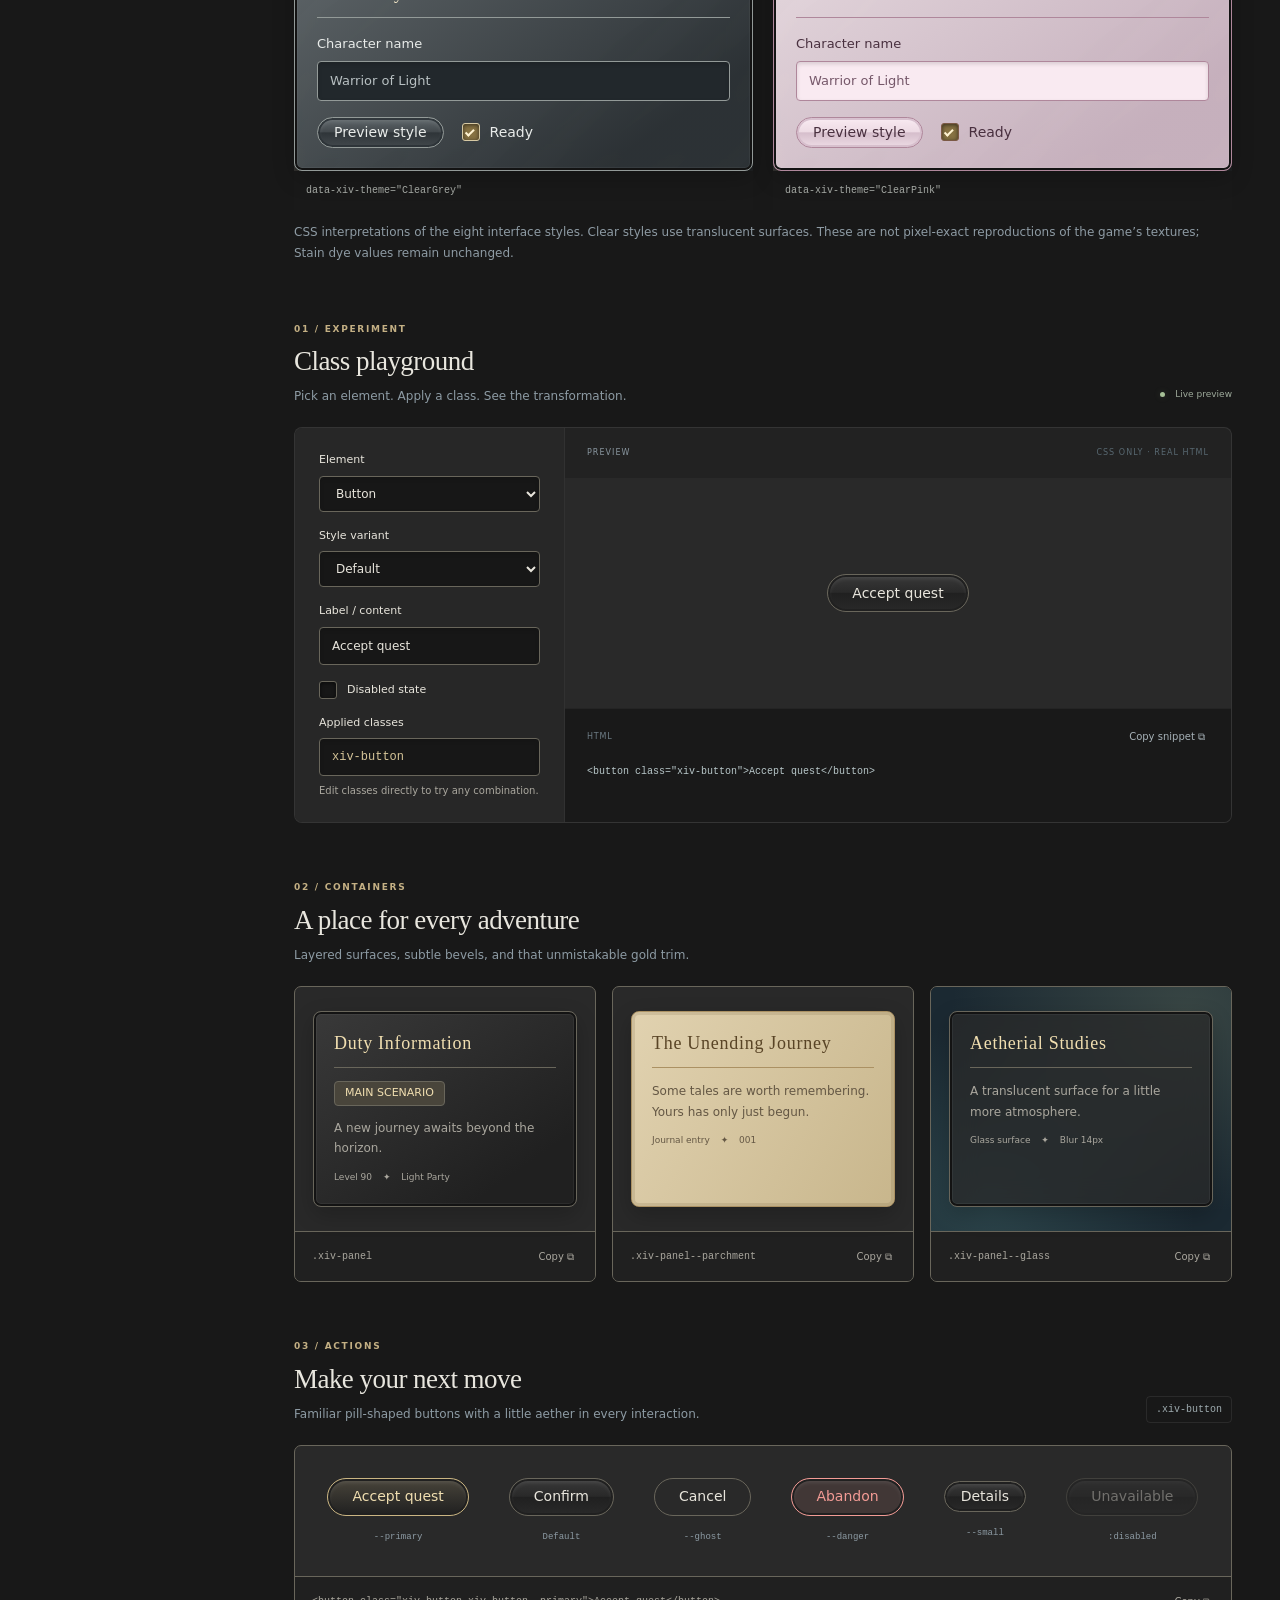
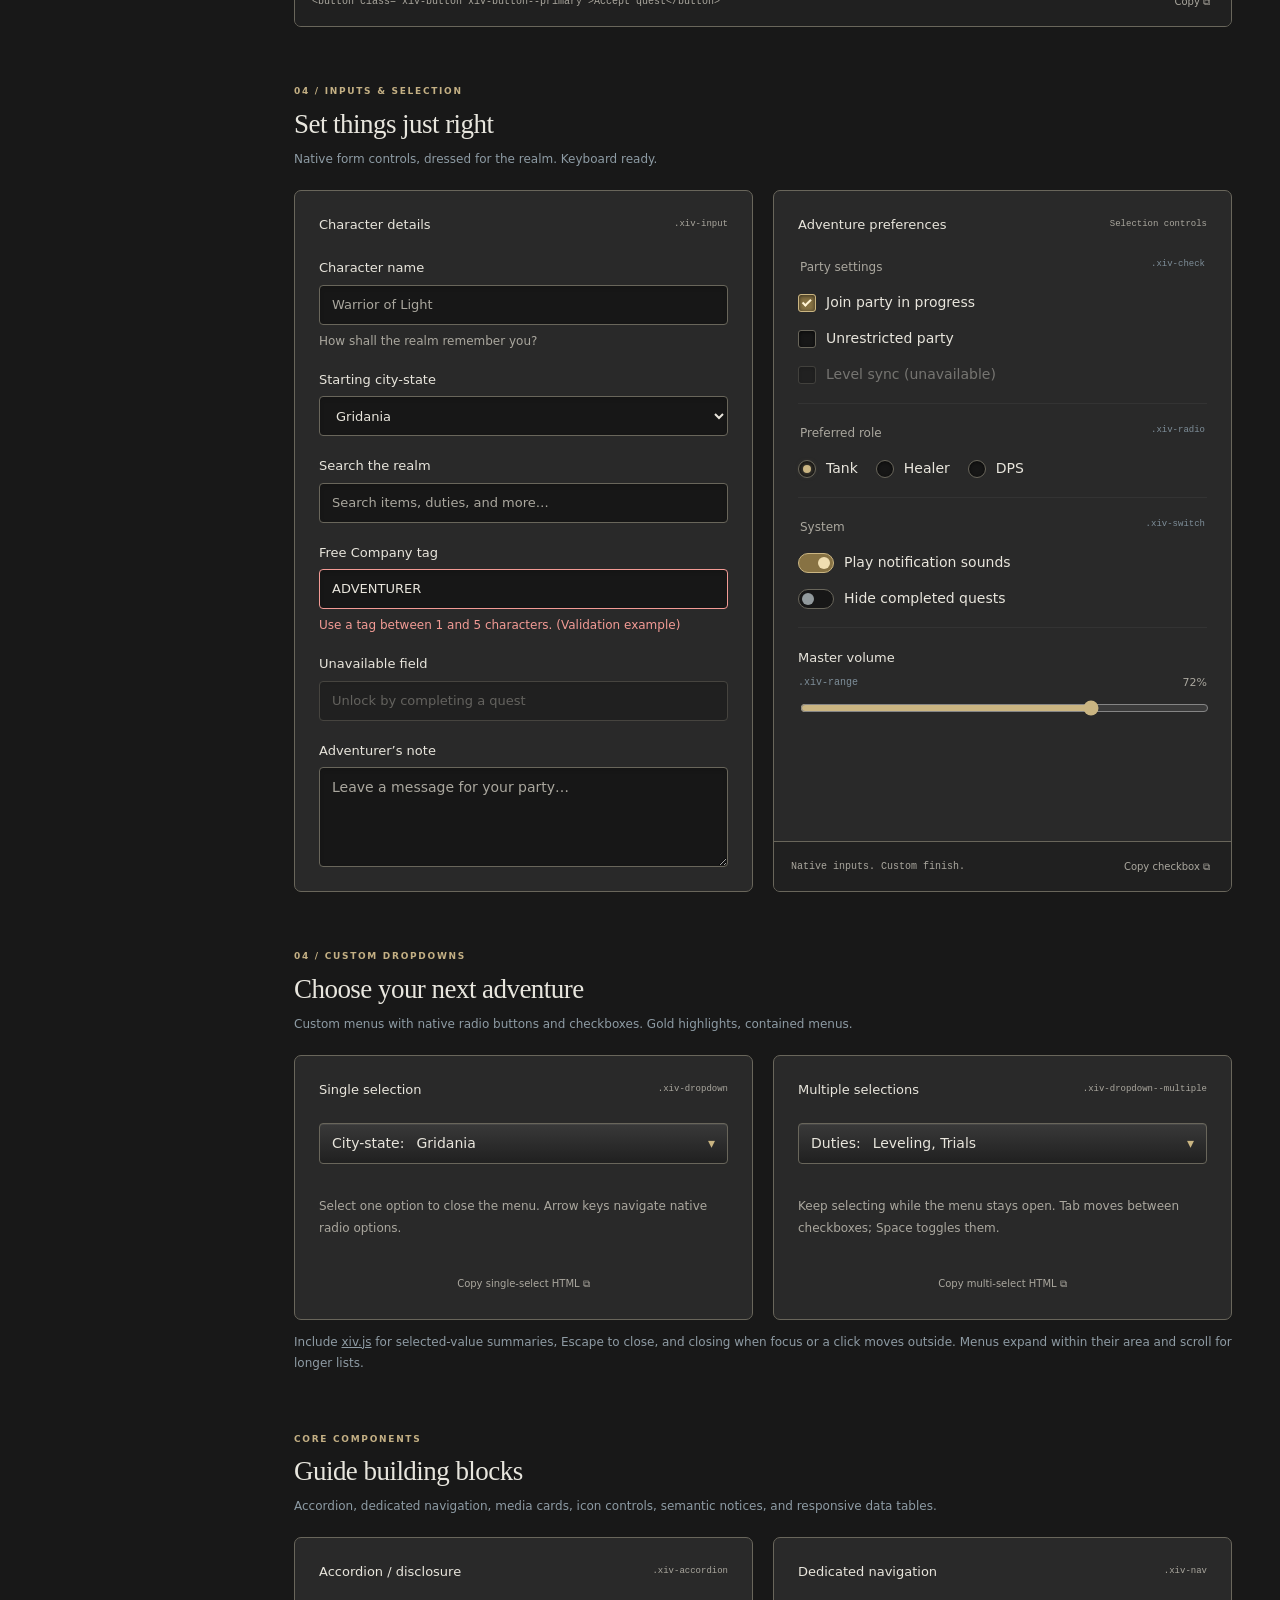
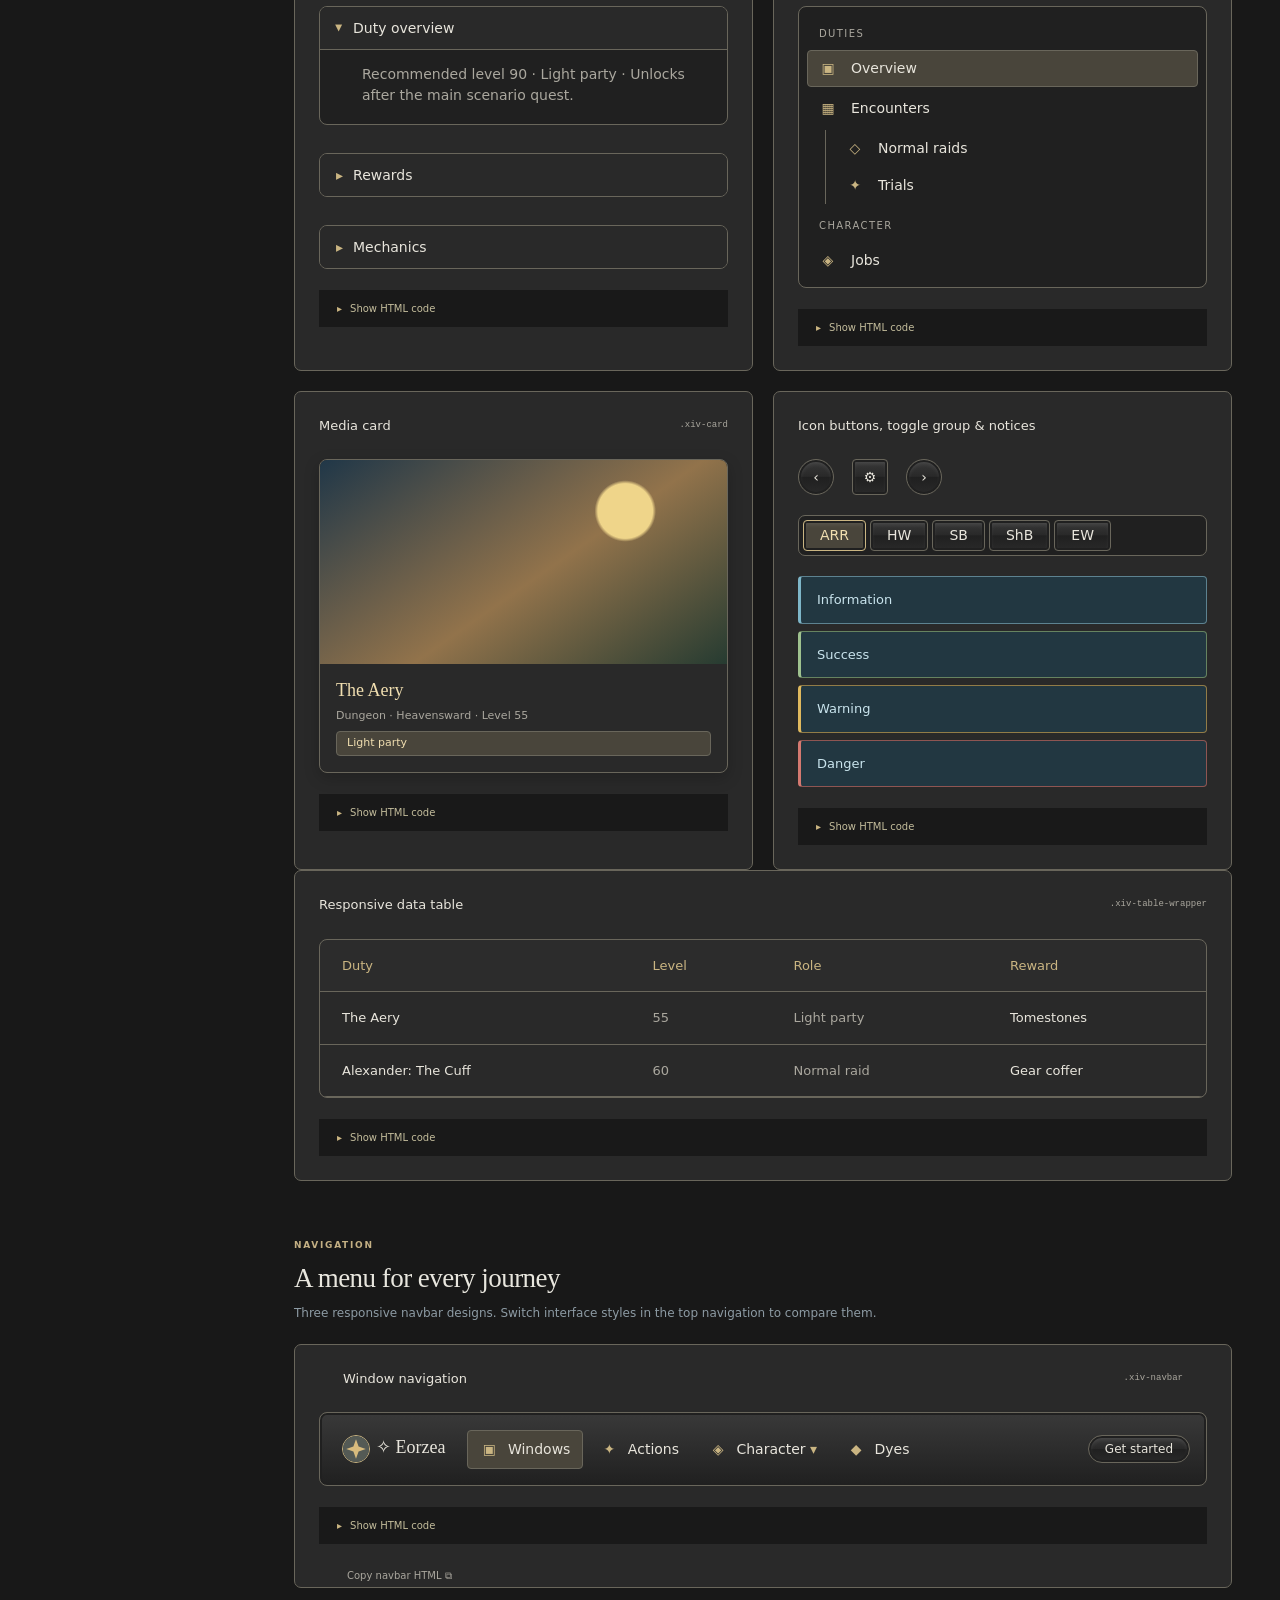
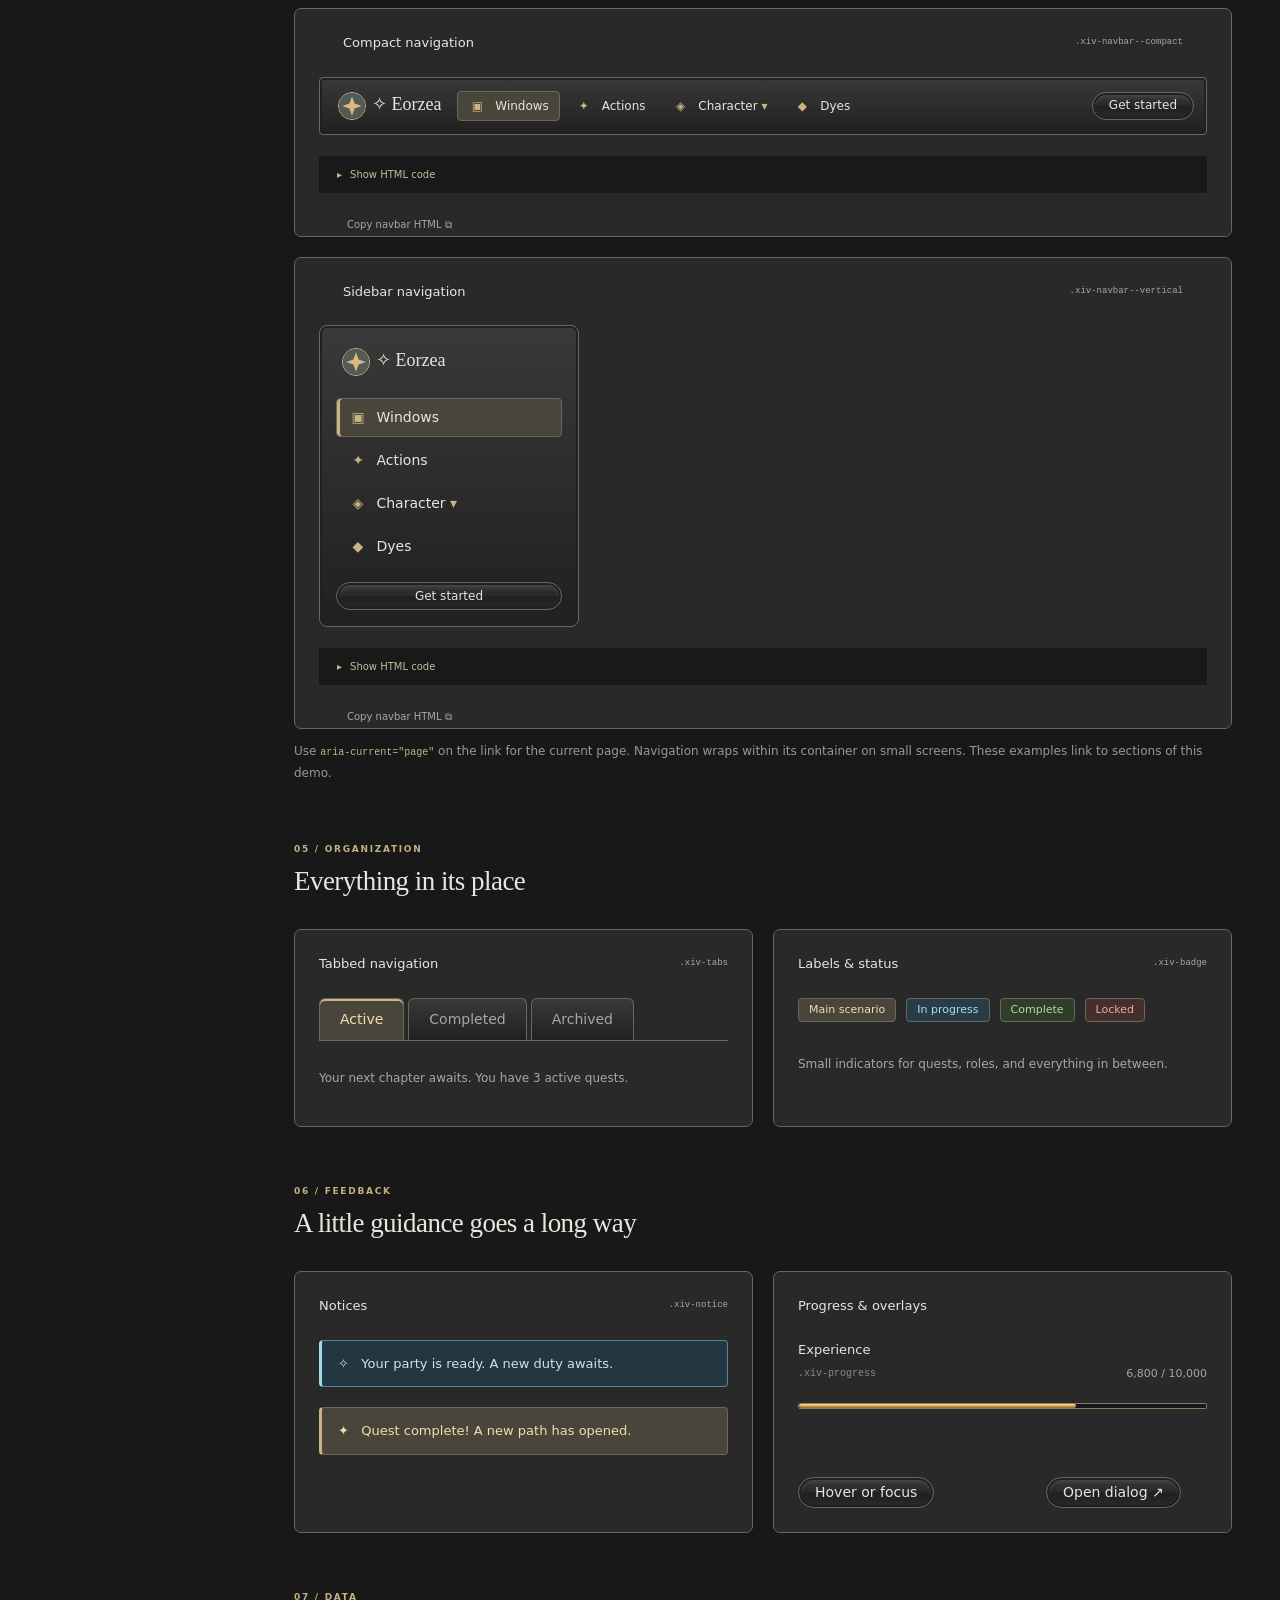
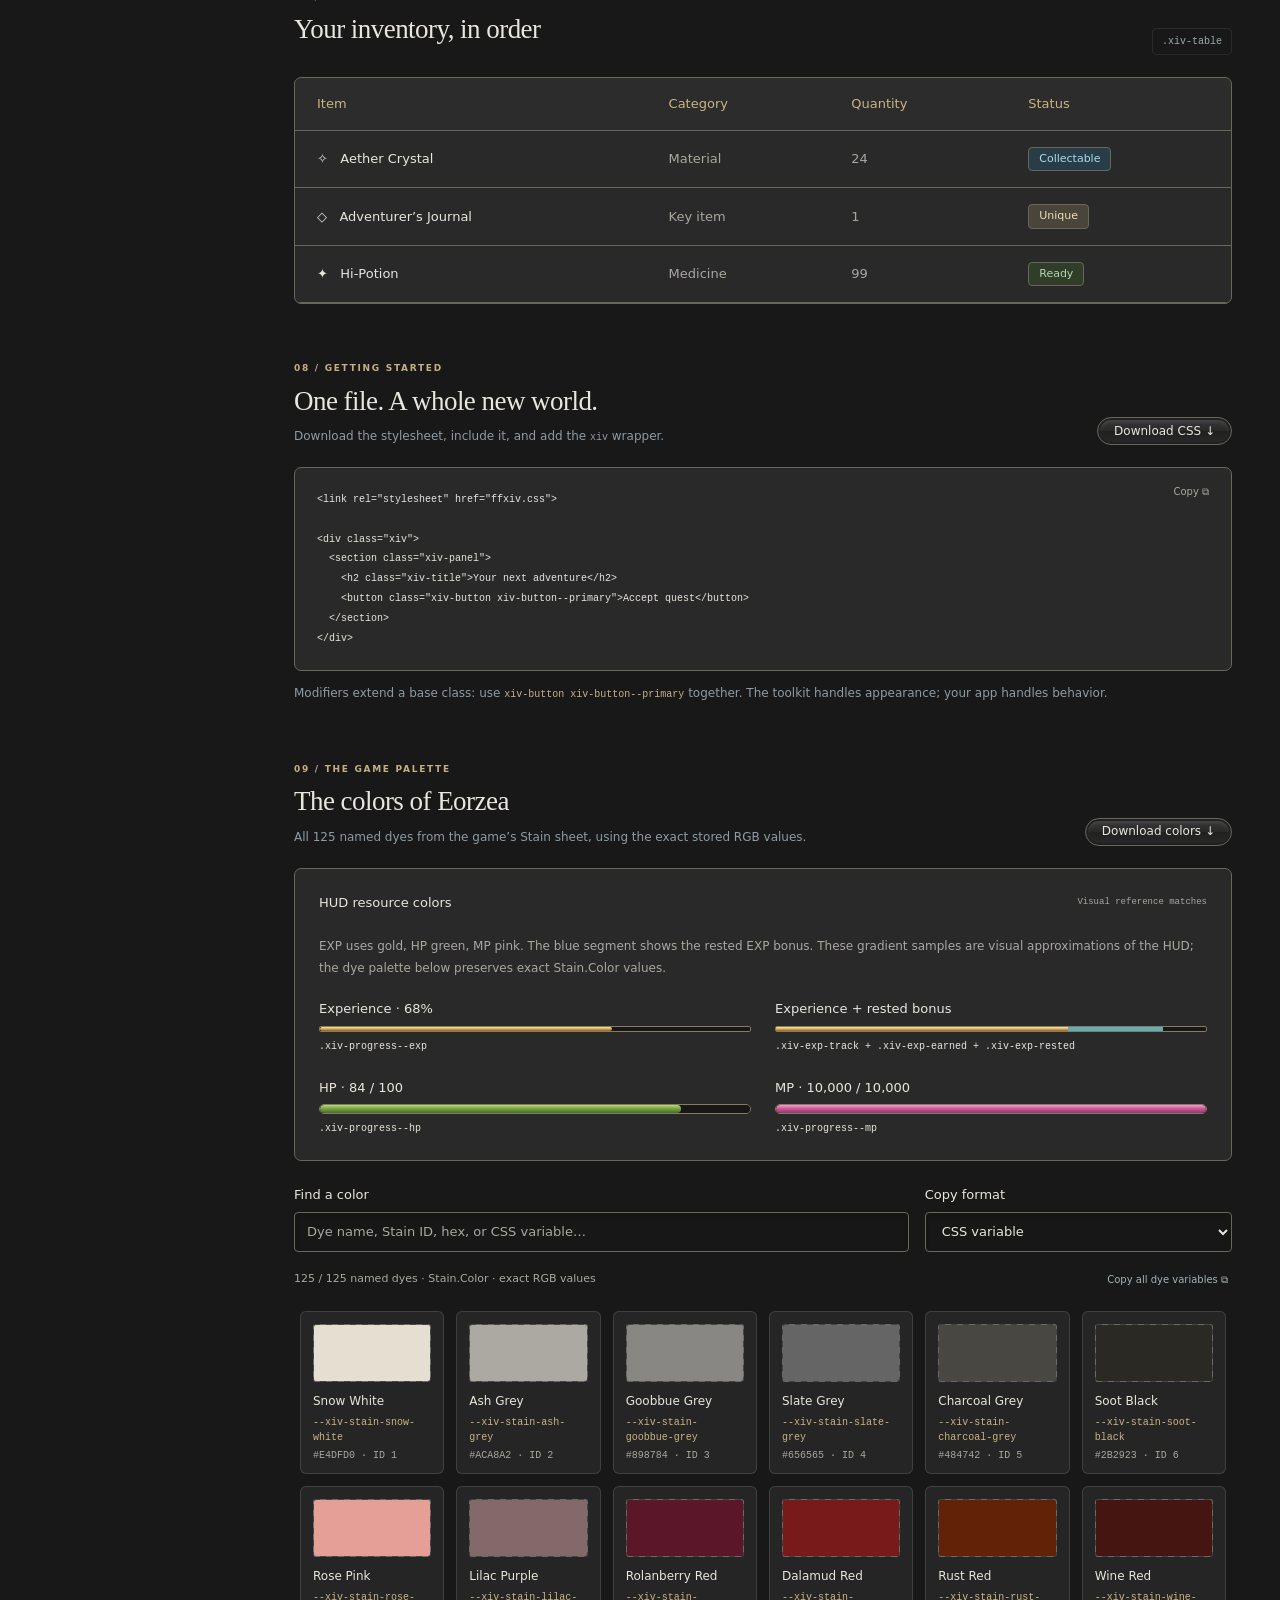
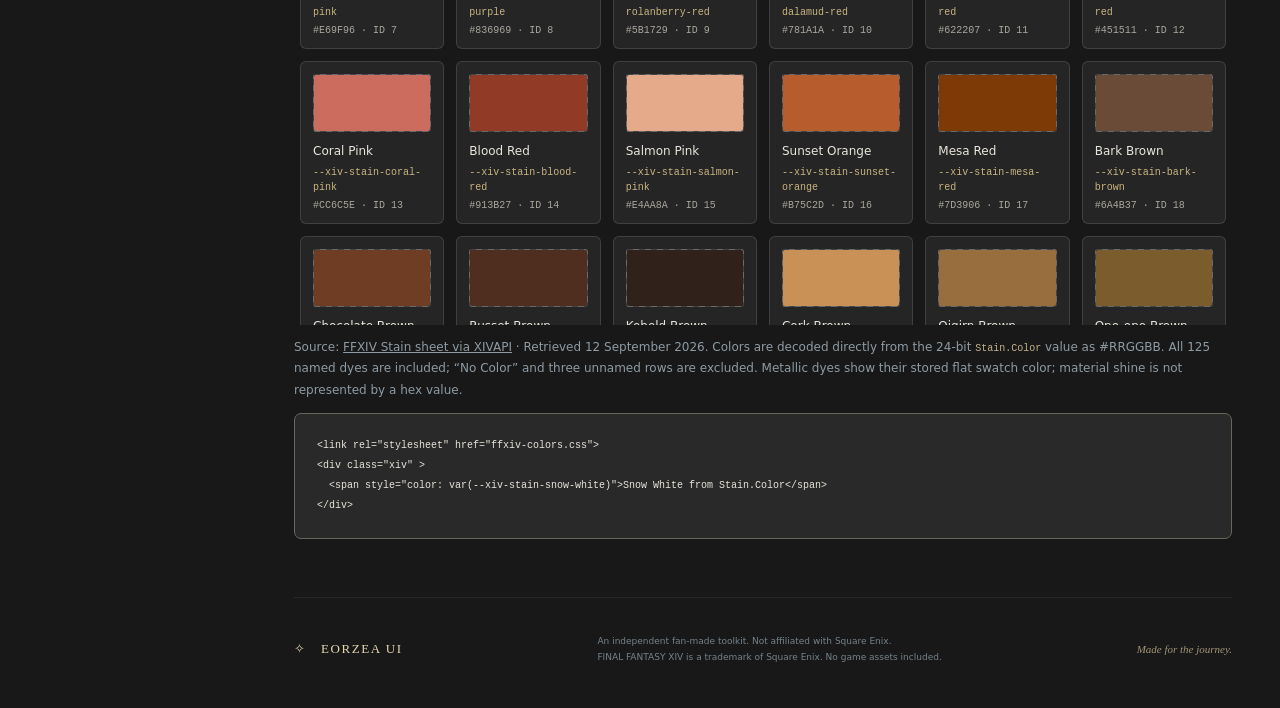
==== commit 9f87bb91: "add suggestions from codex" ====
--- a/index.html
+++ b/index.html
@@ -2,7 +2,7 @@
 <html lang="en">
 <head><meta charset="UTF-8"><meta name="viewport" content="width=device-width, initial-scale=1"><meta name="description" content="Eorzea UI: a dependency-free, FFXIV-inspired CSS component toolkit and live class playground."><title>Eorzea UI — FFXIV-inspired CSS toolkit</title><link rel="stylesheet" href="ffxiv.css"><link rel="stylesheet" href="ffxiv-colors.css"><link rel="stylesheet" href="demo.css"><script src="stains.js" defer></script><script src="xiv.js" defer></script><script src="demo.js" defer></script></head>
 <body class="xiv">
-<aside class="sidebar"><a class="brand" href="#overview"><span class="brand-mark">✧</span><span>EORZEA <b>UI</b><small>THE ADVENTURER'S TOOLKIT</small></span></a><div class="nav-label">DOCUMENTATION <span>v1.0</span></div><nav aria-label="Component navigation"><a class="active" href="#overview"><span>◈</span> Overview</a><a href="#themes"><span>◐</span> Interface styles</a><a href="#playground"><span>⌘</span> Class playground</a><div class="nav-label">COMPONENTS</div><a href="#panels"><span>▣</span> Windows & areas <small>03</small></a><a href="#buttons"><span>▰</span> Buttons <small>06</small></a><a href="#forms"><span>☷</span> Form controls <small>08</small></a><a href="#dropdowns"><span>▾</span> Custom dropdowns</a><a href="#navbars"><span>☰</span> Navbars</a><a href="#navigation"><span>▤</span> Tabs & badges</a><a href="#feedback"><span>◇</span> Feedback & overlays</a><a href="#tables"><span>▦</span> Tables</a><div class="nav-label">FOUNDATIONS</div><a href="#installation"><span>↳</span> Getting started</a><a href="#tokens"><span>◉</span> In-game colors</a></nav><div class="sidebar-bottom"><span class="status-dot"></span> Pure CSS. No dependencies.<small>Crafted for your next adventure.</small><a href="ffxiv.css" download>Download stylesheet ↗</a></div></aside>
+<aside class="sidebar"><a class="brand" href="#overview"><span class="brand-mark">✧</span><span>EORZEA <b>UI</b><small>THE ADVENTURER'S TOOLKIT</small></span></a><div class="nav-label">DOCUMENTATION <span>v1.0</span></div><nav aria-label="Component navigation"><a class="active" href="#overview"><span>◈</span> Overview</a><a href="#themes"><span>◐</span> Interface styles</a><a href="#playground"><span>⌘</span> Class playground</a><div class="nav-label">COMPONENTS</div><a href="#panels"><span>▣</span> Windows & areas <small>03</small></a><a href="#buttons"><span>▰</span> Buttons <small>06</small></a><a href="#forms"><span>☷</span> Form controls <small>08</small></a><a href="#dropdowns"><span>▾</span> Custom dropdowns</a><a href="#navbars"><span>☰</span> Navbars</a><a href="#components"><span>◈</span> Core components</a><a href="#navigation"><span>▤</span> Tabs & badges</a><a href="#feedback"><span>◇</span> Feedback & overlays</a><a href="#tables"><span>▦</span> Tables</a><div class="nav-label">FOUNDATIONS</div><a href="#installation"><span>↳</span> Getting started</a><a href="#tokens"><span>◉</span> In-game colors</a></nav><div class="sidebar-bottom"><span class="status-dot"></span> Pure CSS. No dependencies.<small>Crafted for your next adventure.</small><a href="ffxiv.css" download>Download stylesheet ↗</a></div></aside>
 <main><header class="topbar"><label class="xiv-field">Interface style<select class="xiv-select" id="interface-theme"><option value="Dark">Dark / Dunkel</option><option value="Light">Light / Hell</option><option value="ClassicFF">Classic FF / Klassisch FF</option><option value="ClearBlue">Clear Blue / Klares Blau</option><option value="ClearWhite">Clear White / Klares Weiß</option><option value="ClearGreen">Clear Green / Klares Grün</option><option value="ClearGrey">Clear Grey / Klares Grau</option><option value="ClearPink">Clear Pink / Klares Pink</option></select></label><div>Library <span>/</span> <strong>Overview</strong></div><a href="ffxiv.css" download>↓ <span>Download CSS</span></a></header>
 <div class="page"><section id="overview" class="hero"><div class="eyebrow"><span></span> AN INTERFACE WORTH QUESTING FOR</div><h1>A familiar world.<br><em>Your own interface.</em></h1><p>Bring the spirit of Eorzea to the web. A carefully crafted CSS toolkit inspired by FINAL FANTASY XIV’s iconic menus.</p><div class="hero-actions"><a class="xiv-button xiv-button--primary" href="#installation">Begin your adventure <span>↗</span></a><a class="text-link" href="#playground">Explore the playground <span>→</span></a></div><div class="hero-meta"><span>20+ component classes</span><i>✦</i><span>Framework agnostic</span><i>✦</i><span>Open source</span></div><div class="hero-art" aria-hidden="true"><div class="orbit orbit-one"></div><div class="orbit orbit-two"></div><div class="crystal"></div><span class="star star-one">✦</span><span class="star star-two">✧</span><span class="art-caption">THE AETHER IS YOURS TO SHAPE</span></div></section>
 <section id="themes"><div class="section-heading"><div><div class="eyebrow">INTERFACE STYLES</div><h2>Eight ways to enter the realm</h2><p>Choose a style for all component examples below. The documentation stays neutral.</p></div></div><div class="theme-toolbar"><code id="theme-usage">&lt;div class="xiv" data-xiv-theme="Dark"&gt;…&lt;/div&gt;</code><button class="copy" id="copy-theme">Copy theme wrapper ⧉</button></div><div class="theme-gallery"><article class="theme-tile" data-xiv-theme="Dark"><div class="xiv-panel"><h3 class="xiv-title">Dark / Dunkel</h3><label class="xiv-field">Character name<input class="xiv-input" placeholder="Warrior of Light"></label><div class="row"><button class="xiv-button xiv-button--small" type="button" data-choose-theme="Dark">Preview style</button><label class="xiv-check"><input type="checkbox" checked> Ready</label></div></div><code>data-xiv-theme="Dark"</code></article><article class="theme-tile" data-xiv-theme="Light"><div class="xiv-panel"><h3 class="xiv-title">Light / Hell</h3><label class="xiv-field">Character name<input class="xiv-input" placeholder="Warrior of Light"></label><div class="row"><button class="xiv-button xiv-button--small" type="button" data-choose-theme="Light">Preview style</button><label class="xiv-check"><input type="checkbox" checked> Ready</label></div></div><code>data-xiv-theme="Light"</code></article><article class="theme-tile" data-xiv-theme="ClassicFF"><div class="xiv-panel"><h3 class="xiv-title">Classic FF / Klassisch FF</h3><label class="xiv-field">Character name<input class="xiv-input" placeholder="Warrior of Light"></label><div class="row"><button class="xiv-button xiv-button--small" type="button" data-choose-theme="ClassicFF">Preview style</button><label class="xiv-check"><input type="checkbox" checked> Ready</label></div></div><code>data-xiv-theme="ClassicFF"</code></article><article class="theme-tile" data-xiv-theme="ClearBlue"><div class="xiv-panel"><h3 class="xiv-title">Clear Blue / Klares Blau</h3><label class="xiv-field">Character name<input class="xiv-input" placeholder="Warrior of Light"></label><div class="row"><button class="xiv-button xiv-button--small" type="button" data-choose-theme="ClearBlue">Preview style</button><label class="xiv-check"><input type="checkbox" checked> Ready</label></div></div><code>data-xiv-theme="ClearBlue"</code></article><article class="theme-tile" data-xiv-theme="ClearWhite"><div class="xiv-panel"><h3 class="xiv-title">Clear White / Klares Weiß</h3><label class="xiv-field">Character name<input class="xiv-input" placeholder="Warrior of Light"></label><div class="row"><button class="xiv-button xiv-button--small" type="button" data-choose-theme="ClearWhite">Preview style</button><label class="xiv-check"><input type="checkbox" checked> Ready</label></div></div><code>data-xiv-theme="ClearWhite"</code></article><article class="theme-tile" data-xiv-theme="ClearGreen"><div class="xiv-panel"><h3 class="xiv-title">Clear Green / Klares Grün</h3><label class="xiv-field">Character name<input class="xiv-input" placeholder="Warrior of Light"></label><div class="row"><button class="xiv-button xiv-button--small" type="button" data-choose-theme="ClearGreen">Preview style</button><label class="xiv-check"><input type="checkbox" checked> Ready</label></div></div><code>data-xiv-theme="ClearGreen"</code></article><article class="theme-tile" data-xiv-theme="ClearGrey"><div class="xiv-panel"><h3 class="xiv-title">Clear Grey / Klares Grau</h3><label class="xiv-field">Character name<input class="xiv-input" placeholder="Warrior of Light"></label><div class="row"><button class="xiv-button xiv-button--small" type="button" data-choose-theme="ClearGrey">Preview style</button><label class="xiv-check"><input type="checkbox" checked> Ready</label></div></div><code>data-xiv-theme="ClearGrey"</code></article><article class="theme-tile" data-xiv-theme="ClearPink"><div class="xiv-panel"><h3 class="xiv-title">Clear Pink / Klares Pink</h3><label class="xiv-field">Character name<input class="xiv-input" placeholder="Warrior of Light"></label><div class="row"><button class="xiv-button xiv-button--small" type="button" data-choose-theme="ClearPink">Preview style</button><label class="xiv-check"><input type="checkbox" checked> Ready</label></div></div><code>data-xiv-theme="ClearPink"</code></article></div><p class="subtle">CSS interpretations of the eight interface styles. Clear styles use translucent surfaces. These are not pixel-exact reproductions of the game’s textures; Stain dye values remain unchanged.</p></section><section id="playground"><div class="section-heading"><div><div class="eyebrow">01 / EXPERIMENT</div><h2>Class playground</h2><p>Pick an element. Apply a class. See the transformation.</p></div><span class="live"><span class="status-dot"></span> Live preview</span></div><div class="playground"><div class="play-controls"><label class="xiv-field">Element<select id="element" class="xiv-select"><option value="button">Button</option><option value="panel">Panel / area</option><option value="input">Text input</option><option value="badge">Badge</option><option value="notice">Notice</option><option value="checkbox">Checkbox</option></select></label><label class="xiv-field">Style variant<select id="variant" class="xiv-select"></select></label><label class="xiv-field">Label / content<input id="label" class="xiv-input" value="Accept quest" maxlength="120"></label><label class="xiv-check"><input type="checkbox" id="disabled"> Disabled state</label><label class="xiv-field">Applied classes<input id="classes" class="xiv-input class-input" spellcheck="false"><span class="xiv-help">Edit classes directly to try any combination.</span></label></div><div class="play-result"><div class="preview-caption">PREVIEW <span>CSS ONLY · REAL HTML</span></div><div id="preview" class="preview-stage"></div><div class="code-area"><div><span>HTML</span><button class="copy" id="copy-playground">Copy snippet ⧉</button></div><pre><code id="play-code"></code></pre></div></div></div></section>
@@ -12,7 +12,7 @@
 <section id="dropdowns"><div class="section-heading"><div><div class="eyebrow">04 / CUSTOM DROPDOWNS</div><h2>Choose your next adventure</h2><p>Custom menus with native radio buttons and checkboxes. Gold highlights, contained menus.</p></div></div><div class="two-grid">
 <article class="component-card form-card"><h3>Single selection <code>.xiv-dropdown</code></h3><div id="single-example"><details class="xiv-dropdown" data-placeholder="Choose a city-state"><summary class="xiv-dropdown-trigger"><span>City-state:</span><span class="xiv-dropdown-value">Gridania</span></summary><fieldset class="xiv-dropdown-menu"><legend>Choose one city-state</legend><label class="xiv-radio xiv-dropdown-option"><input type="radio" name="city" value="gridania" checked> Gridania</label><label class="xiv-radio xiv-dropdown-option"><input type="radio" name="city" value="limsa"> Limsa Lominsa</label><label class="xiv-radio xiv-dropdown-option"><input type="radio" name="city" value="uldah"> Ul’dah</label><label class="xiv-radio xiv-dropdown-option"><input type="radio" name="city" value="ishgard" disabled> Ishgard (locked)</label></fieldset></details></div><p class="subtle">Select one option to close the menu. Arrow keys navigate native radio options.</p><button class="copy" data-dropdown-copy="single-example">Copy single-select HTML ⧉</button></article>
 <article class="component-card form-card"><h3>Multiple selections <code>.xiv-dropdown--multiple</code></h3><div id="multi-example"><details class="xiv-dropdown xiv-dropdown--multiple" data-placeholder="Choose duties"><summary class="xiv-dropdown-trigger"><span>Duties:</span><span class="xiv-dropdown-value">Leveling, Trials</span></summary><fieldset class="xiv-dropdown-menu"><legend>Select any number of duties</legend><label class="xiv-check xiv-dropdown-option"><input type="checkbox" name="duties" value="leveling" checked> Leveling</label><label class="xiv-check xiv-dropdown-option"><input type="checkbox" name="duties" value="trials" checked> Trials</label><label class="xiv-check xiv-dropdown-option"><input type="checkbox" name="duties" value="alliance"> Alliance Raids</label><label class="xiv-check xiv-dropdown-option"><input type="checkbox" name="duties" value="normal"> Normal Raids</label><label class="xiv-check xiv-dropdown-option"><input type="checkbox" name="duties" value="expert" disabled> Expert (locked)</label></fieldset></details></div><p class="subtle">Keep selecting while the menu stays open. Tab moves between checkboxes; Space toggles them.</p><button class="copy" data-dropdown-copy="multi-example">Copy multi-select HTML ⧉</button></article></div><p class="subtle">Include <a href="xiv.js" download>xiv.js</a> for selected-value summaries, Escape to close, and closing when focus or a click moves outside. Menus expand within their area and scroll for longer lists.</p></section>
-<section id="navbars"><div class="section-heading"><div><div class="eyebrow">NAVIGATION</div><h2>A menu for every journey</h2><p>Three responsive navbar designs. Switch interface styles in the top navigation to compare them.</p></div></div><div class="navbar-examples"><article class="component-card form-card"><h3>Window navigation<code>.xiv-navbar</code></h3><div id="navbar-standard"><nav class="xiv-navbar" aria-label="Window navigation"><a class="xiv-navbar-brand" href="#overview"><img class="xiv-navbar-image" src="data:image/svg+xml,%3Csvg xmlns=%22http://www.w3.org/2000/svg%22 viewBox=%220 0 40 40%22%3E%3Crect width=%2240%22 height=%2240%22 fill=%22%23545a55%22/%3E%3Cpath d=%22M20 5l4 11 11 4-11 4-4 11-4-11-11-4 11-4z%22 fill=%22%23d8bb7d%22/%3E%3C/svg%3E" alt="">✧ Eorzea</a><div class="xiv-navbar-links"><a class="xiv-nav-link" href="#panels" aria-current="page"><span class="xiv-nav-icon">▣</span> Windows</a><a class="xiv-nav-link" href="#buttons"><span class="xiv-nav-icon">✦</span> Actions</a><div class="xiv-navbar-submenu"><a class="xiv-nav-link" href="#forms"><span class="xiv-nav-icon">◈</span> Character</a><div class="xiv-navbar-submenu-items"><a class="xiv-nav-link" href="#forms"><span class="xiv-nav-icon">◇</span> Details</a><div class="xiv-navbar-submenu"><a class="xiv-nav-link" href="#dropdowns"><span class="xiv-nav-icon">⚙</span> Preferences</a><div class="xiv-navbar-submenu-items"><a class="xiv-nav-link" href="#forms"><span class="xiv-nav-icon">◉</span> Interface</a><a class="xiv-nav-link" href="#tokens"><span class="xiv-nav-icon">✧</span> Colors</a></div></div><a class="xiv-nav-link" href="#tables"><span class="xiv-nav-icon">▦</span> Inventory</a></div></div><a class="xiv-nav-link" href="#tokens"><span class="xiv-nav-icon">◆</span> Dyes</a></div><a class="xiv-button xiv-button--small" href="#installation">Get started</a></nav></div><button class="copy" data-navbar-copy="navbar-standard">Copy navbar HTML ⧉</button></article><article class="component-card form-card"><h3>Compact navigation<code>.xiv-navbar--compact</code></h3><div id="navbar-compact"><nav class="xiv-navbar xiv-navbar--compact" aria-label="Compact navigation"><a class="xiv-navbar-brand" href="#overview"><img class="xiv-navbar-image" src="data:image/svg+xml,%3Csvg xmlns=%22http://www.w3.org/2000/svg%22 viewBox=%220 0 40 40%22%3E%3Crect width=%2240%22 height=%2240%22 fill=%22%23545a55%22/%3E%3Cpath d=%22M20 5l4 11 11 4-11 4-4 11-4-11-11-4 11-4z%22 fill=%22%23d8bb7d%22/%3E%3C/svg%3E" alt="">✧ Eorzea</a><div class="xiv-navbar-links"><a class="xiv-nav-link" href="#panels" aria-current="page"><span class="xiv-nav-icon">▣</span> Windows</a><a class="xiv-nav-link" href="#buttons"><span class="xiv-nav-icon">✦</span> Actions</a><div class="xiv-navbar-submenu"><a class="xiv-nav-link" href="#forms"><span class="xiv-nav-icon">◈</span> Character</a><div class="xiv-navbar-submenu-items"><a class="xiv-nav-link" href="#forms"><span class="xiv-nav-icon">◇</span> Details</a><div class="xiv-navbar-submenu"><a class="xiv-nav-link" href="#dropdowns"><span class="xiv-nav-icon">⚙</span> Preferences</a><div class="xiv-navbar-submenu-items"><a class="xiv-nav-link" href="#forms"><span class="xiv-nav-icon">◉</span> Interface</a><a class="xiv-nav-link" href="#tokens"><span class="xiv-nav-icon">✧</span> Colors</a></div></div><a class="xiv-nav-link" href="#tables"><span class="xiv-nav-icon">▦</span> Inventory</a></div></div><a class="xiv-nav-link" href="#tokens"><span class="xiv-nav-icon">◆</span> Dyes</a></div><a class="xiv-button xiv-button--small" href="#installation">Get started</a></nav></div><button class="copy" data-navbar-copy="navbar-compact">Copy navbar HTML ⧉</button></article><article class="component-card form-card"><h3>Sidebar navigation<code>.xiv-navbar--vertical</code></h3><div id="navbar-vertical"><nav class="xiv-navbar xiv-navbar--vertical" aria-label="Sidebar navigation"><a class="xiv-navbar-brand" href="#overview"><img class="xiv-navbar-image" src="data:image/svg+xml,%3Csvg xmlns=%22http://www.w3.org/2000/svg%22 viewBox=%220 0 40 40%22%3E%3Crect width=%2240%22 height=%2240%22 fill=%22%23545a55%22/%3E%3Cpath d=%22M20 5l4 11 11 4-11 4-4 11-4-11-11-4 11-4z%22 fill=%22%23d8bb7d%22/%3E%3C/svg%3E" alt="">✧ Eorzea</a><div class="xiv-navbar-links"><a class="xiv-nav-link" href="#panels" aria-current="page"><span class="xiv-nav-icon">▣</span> Windows</a><a class="xiv-nav-link" href="#buttons"><span class="xiv-nav-icon">✦</span> Actions</a><div class="xiv-navbar-submenu"><a class="xiv-nav-link" href="#forms"><span class="xiv-nav-icon">◈</span> Character</a><div class="xiv-navbar-submenu-items"><a class="xiv-nav-link" href="#forms"><span class="xiv-nav-icon">◇</span> Details</a><div class="xiv-navbar-submenu"><a class="xiv-nav-link" href="#dropdowns"><span class="xiv-nav-icon">⚙</span> Preferences</a><div class="xiv-navbar-submenu-items"><a class="xiv-nav-link" href="#forms"><span class="xiv-nav-icon">◉</span> Interface</a><a class="xiv-nav-link" href="#tokens"><span class="xiv-nav-icon">✧</span> Colors</a></div></div><a class="xiv-nav-link" href="#tables"><span class="xiv-nav-icon">▦</span> Inventory</a></div></div><a class="xiv-nav-link" href="#tokens"><span class="xiv-nav-icon">◆</span> Dyes</a></div><a class="xiv-button xiv-button--small" href="#installation">Get started</a></nav></div><button class="copy" data-navbar-copy="navbar-vertical">Copy navbar HTML ⧉</button></article></div><p class="subtle">Use <code>aria-current="page"</code> on the link for the current page. Navigation wraps within its container on small screens. These examples link to sections of this demo.</p></section><section id="navigation"><div class="section-heading"><div><div class="eyebrow">05 / ORGANIZATION</div><h2>Everything in its place</h2></div></div><div class="two-grid"><article class="component-card form-card"><h3>Tabbed navigation <code>.xiv-tabs</code></h3><div class="xiv-tabs" role="tablist" aria-label="Journal"><button class="xiv-tab" role="tab" id="tab-active" aria-controls="tab-content" aria-selected="true">Active</button><button class="xiv-tab" role="tab" id="tab-completed" aria-controls="tab-content" aria-selected="false" tabindex="-1">Completed</button><button class="xiv-tab" role="tab" id="tab-archived" aria-controls="tab-content" aria-selected="false" tabindex="-1">Archived</button></div><div id="tab-content" role="tabpanel" aria-labelledby="tab-active" tabindex="0">Your next chapter awaits. You have 3 active quests.</div></article><article class="component-card form-card"><h3>Labels & status <code>.xiv-badge</code></h3><div class="row badge-row"><span class="xiv-badge">Main scenario</span><span class="xiv-badge xiv-badge--blue">In progress</span><span class="xiv-badge xiv-badge--green">Complete</span><span class="xiv-badge xiv-badge--red">Locked</span></div><p class="subtle">Small indicators for quests, roles, and everything in between.</p></article></div></section>
+<section id="components"><div class="section-heading"><div><div class="eyebrow">CORE COMPONENTS</div><h2>Guide building blocks</h2><p>Accordion, dedicated navigation, media cards, icon controls, semantic notices, and responsive data tables.</p></div></div><div class="two-grid"><article class="component-card form-card"><h3>Accordion / disclosure <code>.xiv-accordion</code></h3><details class="xiv-accordion" open><summary class="xiv-accordion-trigger">Duty overview</summary><div class="xiv-accordion-content">Recommended level 90 · Light party · Unlocks after the main scenario quest.</div></details><details class="xiv-accordion"><summary class="xiv-accordion-trigger">Rewards</summary><div class="xiv-accordion-content">Allagan tomestones, experience, and a chance at the dungeon coffer.</div></details><details class="xiv-accordion"><summary class="xiv-accordion-trigger">Mechanics</summary><div class="xiv-accordion-content">Keep the party together and watch for area markers.</div></details><details class="code-disclosure"><summary>Show HTML code</summary><pre class="component-code">&lt;details class="xiv-accordion" open&gt;...&lt;/details&gt;</pre></details></article><article class="component-card form-card"><h3>Dedicated navigation <code>.xiv-nav</code></h3><nav class="xiv-nav" aria-label="Guide navigation"><div class="xiv-nav-section">Duties</div><a class="xiv-nav-item" aria-current="page" href="#components"><span class="xiv-nav-icon">▣</span> Overview</a><a class="xiv-nav-item" href="#tables"><span class="xiv-nav-icon">▦</span> Encounters</a><div class="xiv-nav-nested"><a class="xiv-nav-item" href="#tables"><span class="xiv-nav-icon">◇</span> Normal raids</a><a class="xiv-nav-item" href="#tables"><span class="xiv-nav-icon">✦</span> Trials</a></div><div class="xiv-nav-section">Character</div><a class="xiv-nav-item" href="#forms"><span class="xiv-nav-icon">◈</span> Jobs</a></nav><details class="code-disclosure"><summary>Show HTML code</summary><pre class="component-code">&lt;nav class="xiv-nav"&gt;...&lt;/nav&gt;</pre></details></article></div><div class="two-grid component-row"><article class="component-card form-card"><h3>Media card <code>.xiv-card</code></h3><div class="xiv-card"><div class="xiv-card-media card-art" role="img" aria-label="Aetherial landscape"></div><div class="xiv-card-body"><h4 class="xiv-card-title">The Aery</h4><span class="xiv-card-meta">Dungeon · Heavensward · Level 55</span><span class="xiv-badge">Light party</span></div></div><details class="code-disclosure"><summary>Show HTML code</summary><pre class="component-code">&lt;article class="xiv-card"&gt;...&lt;/article&gt;</pre></details></article><article class="component-card form-card"><h3>Icon buttons, toggle group & notices</h3><div class="row"><button class="xiv-button xiv-button--icon" aria-label="Previous">‹</button><button class="xiv-button xiv-button--icon xiv-button--icon-square" aria-label="Open settings">⚙</button><button class="xiv-button xiv-button--icon" aria-label="Next">›</button></div><div class="xiv-button-group" role="group" aria-label="Expansion filter"><button class="xiv-button xiv-button--small is-active" aria-pressed="true">ARR</button><button class="xiv-button xiv-button--small">HW</button><button class="xiv-button xiv-button--small">SB</button><button class="xiv-button xiv-button--small">ShB</button><button class="xiv-button xiv-button--small">EW</button></div><div class="notice-gallery"><div class="xiv-notice xiv-notice--info">Information</div><div class="xiv-notice xiv-notice--success">Success</div><div class="xiv-notice xiv-notice--warning">Warning</div><div class="xiv-notice xiv-notice--danger">Danger</div></div><details class="code-disclosure"><summary>Show HTML code</summary><pre class="component-code">&lt;button class="xiv-button xiv-button--icon"&gt;⚙&lt;/button&gt;</pre></details></article></div><article class="component-card form-card"><h3>Responsive data table <code>.xiv-table-wrapper</code></h3><div class="xiv-table-wrapper"><table class="xiv-table"><thead><tr><th>Duty</th><th>Level</th><th>Role</th><th>Reward</th></tr></thead><tbody><tr><td>The Aery</td><td>55</td><td>Light party</td><td>Tomestones</td></tr><tr><td>Alexander: The Cuff</td><td>60</td><td>Normal raid</td><td>Gear coffer</td></tr></tbody></table></div><details class="code-disclosure"><summary>Show HTML code</summary><pre class="component-code">&lt;div class="xiv-table-wrapper"&gt;...&lt;/div&gt;</pre></details></article></section><section id="navbars"><div class="section-heading"><div><div class="eyebrow">NAVIGATION</div><h2>A menu for every journey</h2><p>Three responsive navbar designs. Switch interface styles in the top navigation to compare them.</p></div></div><div class="navbar-examples"><article class="component-card form-card"><h3>Window navigation<code>.xiv-navbar</code></h3><div id="navbar-standard"><nav class="xiv-navbar" aria-label="Window navigation"><a class="xiv-navbar-brand" href="#overview"><img class="xiv-navbar-image" src="data:image/svg+xml,%3Csvg xmlns=%22http://www.w3.org/2000/svg%22 viewBox=%220 0 40 40%22%3E%3Crect width=%2240%22 height=%2240%22 fill=%22%23545a55%22/%3E%3Cpath d=%22M20 5l4 11 11 4-11 4-4 11-4-11-11-4 11-4z%22 fill=%22%23d8bb7d%22/%3E%3C/svg%3E" alt="">✧ Eorzea</a><div class="xiv-navbar-links"><a class="xiv-nav-link" href="#panels" aria-current="page"><span class="xiv-nav-icon">▣</span> Windows</a><a class="xiv-nav-link" href="#buttons"><span class="xiv-nav-icon">✦</span> Actions</a><div class="xiv-navbar-submenu"><a class="xiv-nav-link" href="#forms"><span class="xiv-nav-icon">◈</span> Character</a><div class="xiv-navbar-submenu-items"><a class="xiv-nav-link" href="#forms"><span class="xiv-nav-icon">◇</span> Details</a><div class="xiv-navbar-submenu"><a class="xiv-nav-link" href="#dropdowns"><span class="xiv-nav-icon">⚙</span> Preferences</a><div class="xiv-navbar-submenu-items"><a class="xiv-nav-link" href="#forms"><span class="xiv-nav-icon">◉</span> Interface</a><a class="xiv-nav-link" href="#tokens"><span class="xiv-nav-icon">✧</span> Colors</a></div></div><a class="xiv-nav-link" href="#tables"><span class="xiv-nav-icon">▦</span> Inventory</a></div></div><a class="xiv-nav-link" href="#tokens"><span class="xiv-nav-icon">◆</span> Dyes</a></div><a class="xiv-button xiv-button--small" href="#installation">Get started</a></nav></div><button class="copy" data-navbar-copy="navbar-standard">Copy navbar HTML ⧉</button></article><article class="component-card form-card"><h3>Compact navigation<code>.xiv-navbar--compact</code></h3><div id="navbar-compact"><nav class="xiv-navbar xiv-navbar--compact" aria-label="Compact navigation"><a class="xiv-navbar-brand" href="#overview"><img class="xiv-navbar-image" src="data:image/svg+xml,%3Csvg xmlns=%22http://www.w3.org/2000/svg%22 viewBox=%220 0 40 40%22%3E%3Crect width=%2240%22 height=%2240%22 fill=%22%23545a55%22/%3E%3Cpath d=%22M20 5l4 11 11 4-11 4-4 11-4-11-11-4 11-4z%22 fill=%22%23d8bb7d%22/%3E%3C/svg%3E" alt="">✧ Eorzea</a><div class="xiv-navbar-links"><a class="xiv-nav-link" href="#panels" aria-current="page"><span class="xiv-nav-icon">▣</span> Windows</a><a class="xiv-nav-link" href="#buttons"><span class="xiv-nav-icon">✦</span> Actions</a><div class="xiv-navbar-submenu"><a class="xiv-nav-link" href="#forms"><span class="xiv-nav-icon">◈</span> Character</a><div class="xiv-navbar-submenu-items"><a class="xiv-nav-link" href="#forms"><span class="xiv-nav-icon">◇</span> Details</a><div class="xiv-navbar-submenu"><a class="xiv-nav-link" href="#dropdowns"><span class="xiv-nav-icon">⚙</span> Preferences</a><div class="xiv-navbar-submenu-items"><a class="xiv-nav-link" href="#forms"><span class="xiv-nav-icon">◉</span> Interface</a><a class="xiv-nav-link" href="#tokens"><span class="xiv-nav-icon">✧</span> Colors</a></div></div><a class="xiv-nav-link" href="#tables"><span class="xiv-nav-icon">▦</span> Inventory</a></div></div><a class="xiv-nav-link" href="#tokens"><span class="xiv-nav-icon">◆</span> Dyes</a></div><a class="xiv-button xiv-button--small" href="#installation">Get started</a></nav></div><button class="copy" data-navbar-copy="navbar-compact">Copy navbar HTML ⧉</button></article><article class="component-card form-card"><h3>Sidebar navigation<code>.xiv-navbar--vertical</code></h3><div id="navbar-vertical"><nav class="xiv-navbar xiv-navbar--vertical" aria-label="Sidebar navigation"><a class="xiv-navbar-brand" href="#overview"><img class="xiv-navbar-image" src="data:image/svg+xml,%3Csvg xmlns=%22http://www.w3.org/2000/svg%22 viewBox=%220 0 40 40%22%3E%3Crect width=%2240%22 height=%2240%22 fill=%22%23545a55%22/%3E%3Cpath d=%22M20 5l4 11 11 4-11 4-4 11-4-11-11-4 11-4z%22 fill=%22%23d8bb7d%22/%3E%3C/svg%3E" alt="">✧ Eorzea</a><div class="xiv-navbar-links"><a class="xiv-nav-link" href="#panels" aria-current="page"><span class="xiv-nav-icon">▣</span> Windows</a><a class="xiv-nav-link" href="#buttons"><span class="xiv-nav-icon">✦</span> Actions</a><div class="xiv-navbar-submenu"><a class="xiv-nav-link" href="#forms"><span class="xiv-nav-icon">◈</span> Character</a><div class="xiv-navbar-submenu-items"><a class="xiv-nav-link" href="#forms"><span class="xiv-nav-icon">◇</span> Details</a><div class="xiv-navbar-submenu"><a class="xiv-nav-link" href="#dropdowns"><span class="xiv-nav-icon">⚙</span> Preferences</a><div class="xiv-navbar-submenu-items"><a class="xiv-nav-link" href="#forms"><span class="xiv-nav-icon">◉</span> Interface</a><a class="xiv-nav-link" href="#tokens"><span class="xiv-nav-icon">✧</span> Colors</a></div></div><a class="xiv-nav-link" href="#tables"><span class="xiv-nav-icon">▦</span> Inventory</a></div></div><a class="xiv-nav-link" href="#tokens"><span class="xiv-nav-icon">◆</span> Dyes</a></div><a class="xiv-button xiv-button--small" href="#installation">Get started</a></nav></div><button class="copy" data-navbar-copy="navbar-vertical">Copy navbar HTML ⧉</button></article></div><p class="subtle">Use <code>aria-current="page"</code> on the link for the current page. Navigation wraps within its container on small screens. These examples link to sections of this demo.</p></section><section id="navigation"><div class="section-heading"><div><div class="eyebrow">05 / ORGANIZATION</div><h2>Everything in its place</h2></div></div><div class="two-grid"><article class="component-card form-card"><h3>Tabbed navigation <code>.xiv-tabs</code></h3><div class="xiv-tabs" role="tablist" aria-label="Journal"><button class="xiv-tab" role="tab" id="tab-active" aria-controls="tab-content" aria-selected="true">Active</button><button class="xiv-tab" role="tab" id="tab-completed" aria-controls="tab-content" aria-selected="false" tabindex="-1">Completed</button><button class="xiv-tab" role="tab" id="tab-archived" aria-controls="tab-content" aria-selected="false" tabindex="-1">Archived</button></div><div id="tab-content" role="tabpanel" aria-labelledby="tab-active" tabindex="0">Your next chapter awaits. You have 3 active quests.</div></article><article class="component-card form-card"><h3>Labels & status <code>.xiv-badge</code></h3><div class="row badge-row"><span class="xiv-badge">Main scenario</span><span class="xiv-badge xiv-badge--blue">In progress</span><span class="xiv-badge xiv-badge--green">Complete</span><span class="xiv-badge xiv-badge--red">Locked</span></div><p class="subtle">Small indicators for quests, roles, and everything in between.</p></article></div></section>
 <section id="feedback"><div class="section-heading"><div><div class="eyebrow">06 / FEEDBACK</div><h2>A little guidance goes a long way</h2></div></div><div class="two-grid"><article class="component-card form-card"><h3>Notices <code>.xiv-notice</code></h3><div class="xiv-notice">✧ &nbsp; Your party is ready. A new duty awaits.</div><div class="xiv-notice xiv-notice--quest">✦ &nbsp; Quest complete! A new path has opened.</div></article><article class="component-card form-card"><h3>Progress & overlays</h3><label class="xiv-field" for="exp">Experience <span class="range-label"><code>.xiv-progress</code><span>6,800 / 10,000</span></span></label><progress class="xiv-progress xiv-progress--exp" id="exp" value="6800" max="10000">68%</progress><div class="row"><span class="xiv-tooltip"><button class="xiv-button xiv-button--small" aria-describedby="tooltip">Hover or focus</button><span role="tooltip" id="tooltip" class="xiv-tooltip-content">A little wisdom for your journey.</span></span><button class="xiv-button xiv-button--small" id="open-dialog">Open dialog ↗</button></div></article></div></section>
 <section id="tables"><div class="section-heading"><div><div class="eyebrow">07 / DATA</div><h2>Your inventory, in order</h2></div><code class="base-class">.xiv-table</code></div><div class="component-card table-scroll"><table class="xiv-table"><caption class="sr-only">Example adventurer inventory</caption><thead><tr><th scope="col">Item</th><th scope="col">Category</th><th scope="col">Quantity</th><th scope="col">Status</th></tr></thead><tbody><tr><td>✧ &nbsp; Aether Crystal</td><td>Material</td><td>24</td><td><span class="xiv-badge xiv-badge--blue">Collectable</span></td></tr><tr><td>◇ &nbsp; Adventurer’s Journal</td><td>Key item</td><td>1</td><td><span class="xiv-badge">Unique</span></td></tr><tr><td>✦ &nbsp; Hi-Potion</td><td>Medicine</td><td>99</td><td><span class="xiv-badge xiv-badge--green">Ready</span></td></tr></tbody></table></div></section>
 <section id="installation"><div class="section-heading"><div><div class="eyebrow">08 / GETTING STARTED</div><h2>One file. A whole new world.</h2><p>Download the stylesheet, include it, and add the <code>xiv</code> wrapper.</p></div><a class="xiv-button xiv-button--small" href="ffxiv.css" download>Download CSS ↓</a></div><div class="component-card install-code"><button class="copy" data-copy="install">Copy ⧉</button><pre><code>&lt;link rel="stylesheet" href="ffxiv.css"&gt;
@@ -34,4 +34,5 @@
 &lt;/div&gt;</code></pre></div></section>
 <footer><a class="brand" href="#overview">✧ &nbsp; EORZEA UI</a><p>An independent fan-made toolkit. Not affiliated with Square Enix.<br>FINAL FANTASY XIV is a trademark of Square Enix. No game assets included.</p><span>Made for the journey.</span></footer></div></main>
 <dialog id="dialog" class="xiv-panel xiv-dialog"><h2 class="xiv-title" id="dialog-title">Abandon this quest?</h2><p>You can always return to begin another adventure. This is a demo; no data will be removed.</p><form method="dialog" class="row"><button class="xiv-button" value="cancel" autofocus>Keep quest</button><button class="xiv-button xiv-button--danger" value="confirm">Abandon quest</button></form></dialog><div id="toast" class="xiv-notice" role="status" aria-live="polite"></div>
-</body></html>+</body></html>
+
--- a/ffxiv.css
+++ b/ffxiv.css
@@ -113,6 +113,35 @@
   .xiv-tooltip > :not(.xiv-tooltip-content) { grid-row: 2; justify-self: start; }
   .xiv-tooltip-content { grid-row: 1; grid-column: 1; min-width: 0; overflow-wrap: anywhere; padding: 9px 12px; background: #1b1b1b; color: #e9e3d3; border: 1px solid #b3a071; border-radius: 4px; font-size: 12px; box-shadow: inset 0 1px 0 #ffffff10; opacity: 0; visibility: hidden; pointer-events: none; }
   .xiv-tooltip:hover .xiv-tooltip-content, .xiv-tooltip:focus-within .xiv-tooltip-content { opacity: 1; visibility: visible; }
+  .xiv-accordion { border: 1px solid var(--xiv-border); border-radius: var(--xiv-radius); background: var(--xiv-surface-deep); overflow: hidden; }
+  .xiv-accordion + .xiv-accordion { margin-top: 8px; }
+  .xiv-accordion-trigger { display: flex; align-items: center; gap: 10px; width: 100%; padding: 13px 16px; color: var(--xiv-text); background: var(--xiv-surface); border: 0; text-align: left; font: 500 14px var(--xiv-font); cursor: pointer; }
+  .xiv-accordion-trigger::before { content: '▸'; color: var(--xiv-gold); transition: transform .16s ease; }
+  .xiv-accordion[open] .xiv-accordion-trigger::before { transform: rotate(90deg); }
+  .xiv-accordion-trigger:hover { background: var(--xiv-selection); color: var(--xiv-gold-bright); }
+  .xiv-accordion-content { padding: 14px 16px 18px 42px; color: var(--xiv-muted); border-top: 1px solid var(--xiv-border); }
+  .xiv-nav { display: flex; flex-direction: column; gap: 3px; padding: 8px; border: 1px solid var(--xiv-border); border-radius: var(--xiv-radius); background: var(--xiv-surface-deep); }
+  .xiv-nav-section { padding: 12px 12px 6px; color: var(--xiv-muted); font: 10px/1.4 var(--xiv-font); letter-spacing: .14em; text-transform: uppercase; }
+  .xiv-nav-item { display: flex; align-items: center; gap: 9px; min-height: 36px; padding: 7px 11px; color: var(--xiv-text); border: 1px solid transparent; border-radius: 4px; text-decoration: none; cursor: pointer; }
+  .xiv-nav-item:hover, .xiv-nav-item[aria-current='page'], .xiv-nav-item.is-active { color: var(--xiv-gold-bright); background: var(--xiv-selection); border-color: var(--xiv-border); }
+  .xiv-nav-item .xiv-nav-icon { flex: 0 0 18px; }
+  .xiv-nav-nested { margin-left: 18px; padding-left: 8px; border-left: 1px solid var(--xiv-border); }
+  .xiv-card { display: flex; flex-direction: column; min-width: 0; overflow: hidden; color: var(--xiv-text); background: var(--xiv-surface); border: 1px solid var(--xiv-border); border-radius: var(--xiv-radius); box-shadow: 0 5px 16px #0003; }
+  .xiv-card-media { width: 100%; aspect-ratio: 16 / 8; object-fit: cover; background: var(--xiv-surface-deep); }
+  .xiv-card-body { display: grid; gap: 7px; padding: 16px; }
+  .xiv-card-title { margin: 0; color: var(--xiv-gold-bright); font: 400 18px Georgia, serif; }
+  .xiv-card-meta { color: var(--xiv-muted); font-size: 11px; }
+  .xiv-button--icon { width: 36px; height: 36px; min-height: 36px; padding: 0; border-radius: 50%; font-size: 16px; }
+  .xiv-button--icon-square { border-radius: 4px; }
+  .xiv-button-group { display: inline-flex; align-items: stretch; flex-wrap: wrap; gap: 4px; padding: 4px; border: 1px solid var(--xiv-border); border-radius: 7px; background: var(--xiv-surface-deep); }
+  .xiv-button-group > .xiv-button { border-radius: 4px; }
+  .xiv-button-group > .xiv-button[aria-pressed='true'], .xiv-button-group > .xiv-button.is-active { color: var(--xiv-gold-bright); background: var(--xiv-selection); border-color: var(--xiv-gold); }
+  .xiv-notice--info { color: #c9e4ed; background: #223741; border-color: #5d8290; border-left-color: #7eb6c8; }
+  .xiv-notice--success { color: #d1e7c7; background: #293c29; border-color: #668360; border-left-color: #9fc28f; }
+  .xiv-notice--warning { color: #f0ddb0; background: #433a27; border-color: #927c47; border-left-color: #e0b95e; }
+  .xiv-notice--danger { color: #f0c0bb; background: #422b2c; border-color: #8f5552; border-left-color: #d57970; }
+  .xiv-table-wrapper { width: 100%; overflow-x: auto; border: 1px solid var(--xiv-border); border-radius: var(--xiv-radius); -webkit-overflow-scrolling: touch; }
+  .xiv-table-wrapper > .xiv-table { min-width: 620px; border: 0; }
   .xiv-table { width: 100%; border-collapse: collapse; text-align: left; font-size: 13px; }
   .xiv-table th { color: var(--xiv-gold); font-weight: 500; background: #ffffff04; }
   .xiv-table th, .xiv-table td { padding: 12px; border-bottom: 1px solid #ffffff12; }
--- a/demo.css
+++ b/demo.css
@@ -164,3 +164,4 @@
 .component-card[data-xiv-theme] .install-code, .component-card.install-code[data-xiv-theme] pre { color: var(--xiv-text); }
 .xiv-dialog[data-xiv-theme] p { color: var(--xiv-muted); }
 @media (max-width:760px) { .theme-gallery { grid-template-columns: 1fr; } }
+.card-art { background: radial-gradient(circle at 75% 25%, #efd58a 0 8%, transparent 9%), linear-gradient(145deg, #203748, #92734b 55%, #263b31); } .notice-gallery { display: grid; gap: 7px; } .component-row { margin-top: 20px; }
